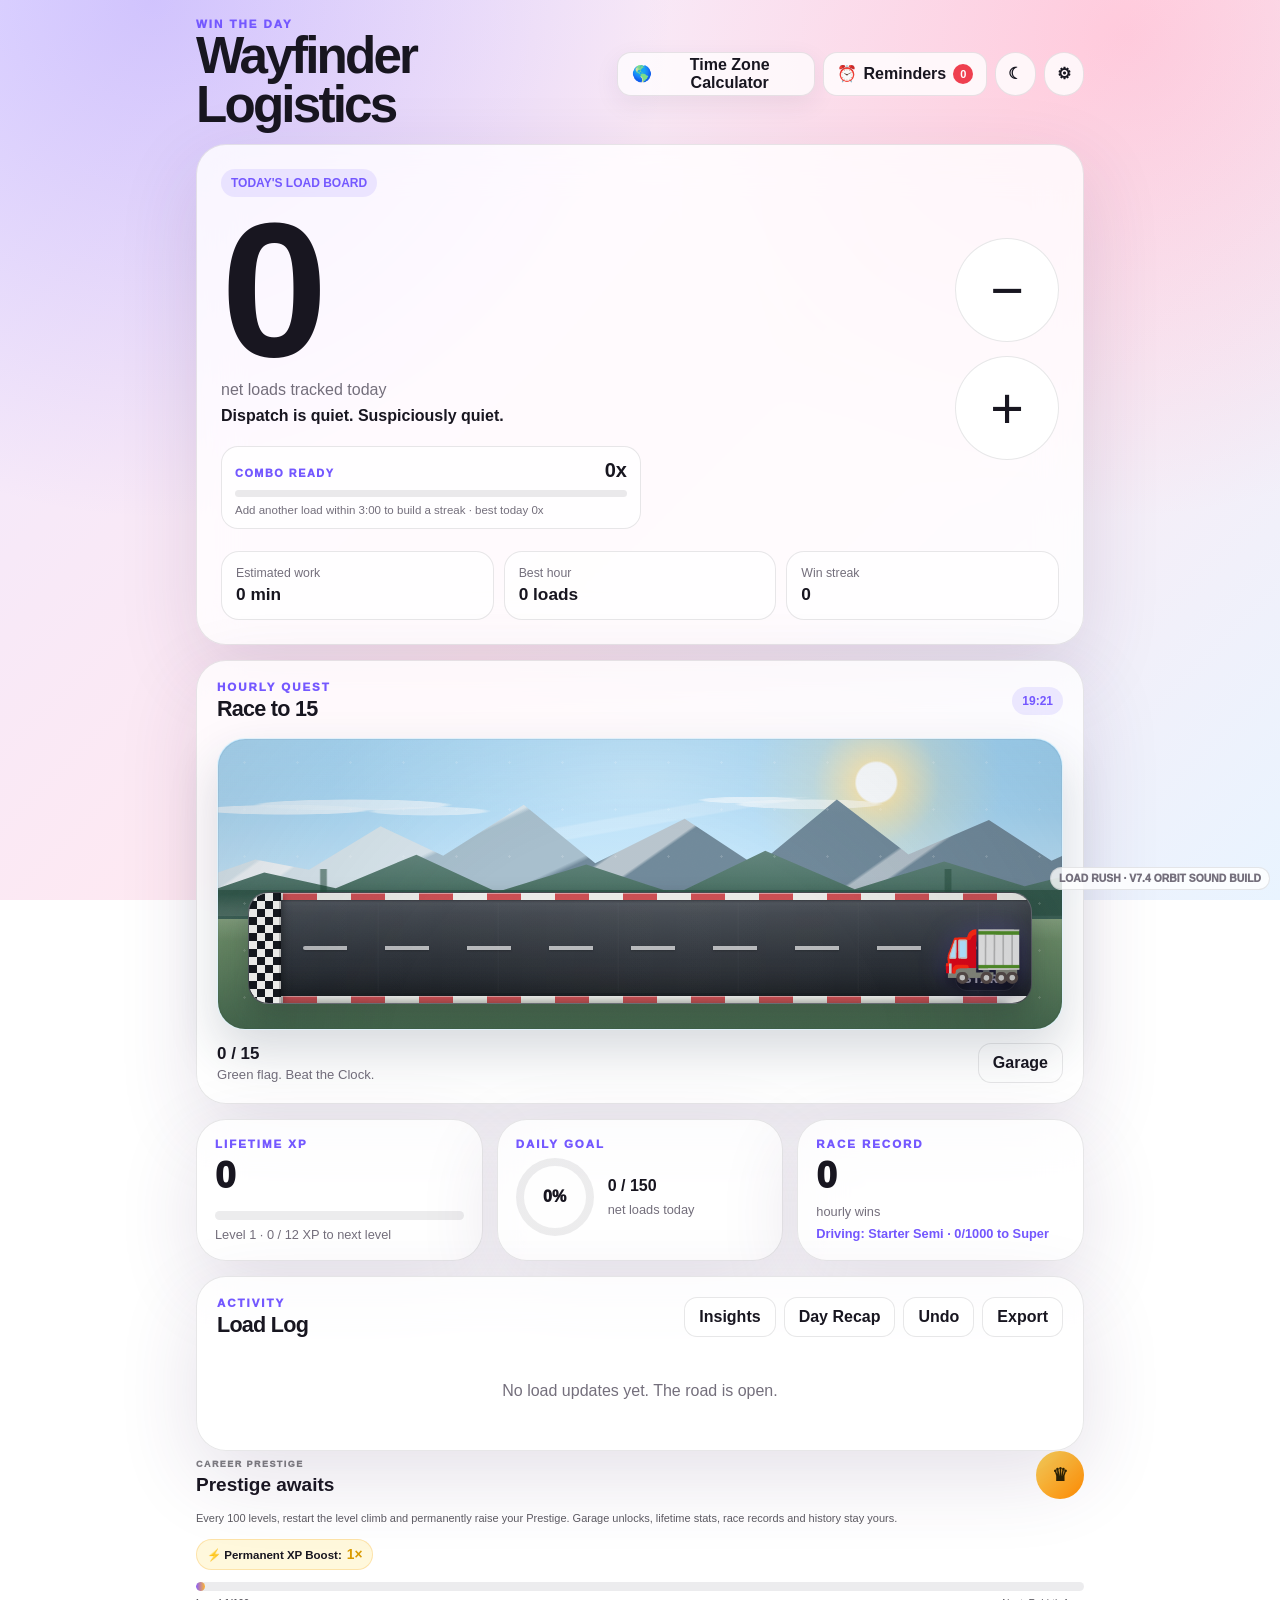
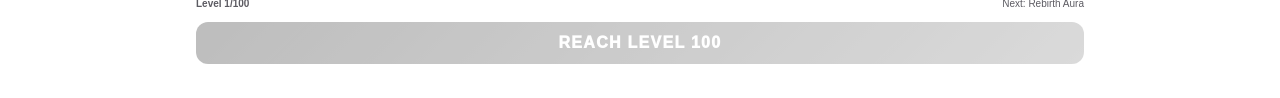
==== index.html @ da3ec62d "Add files via upload" ====
<!doctype html>
<html lang="en">
<head>
  <meta charset="utf-8">
  <meta name="viewport" content="width=device-width, initial-scale=1, viewport-fit=cover">
  <meta name="theme-color" content="#efe9ff">
  <meta name="description" content="A game-like shipment load tracker with hourly road races, XP levels, unlockable rigs, goals, and timestamped updates.">
  <link rel="manifest" href="manifest.webmanifest">
  <link rel="apple-touch-icon" href="icon-192.png">
  <link rel="stylesheet" href="styles.css?v=7.4.0">
  <title>Wayfinder Logistics</title>
</head>
<body>
  <main class="app">
    <header class="topbar">
      <div class="brand">
        <span class="brand-kicker">WIN THE DAY</span>
        <h1 id="brandTitle" class="editable-brand-title" title="Click to customize">Wayfinder Logistics</h1>
      </div>
      <div class="top-actions">
        <button id="remindersBtn" class="reminders-nav-button" type="button" aria-haspopup="dialog" aria-controls="remindersDialog">
          <span>⏰</span>
          <span>Reminders</span>
          <b id="reminderBadge" hidden>0</b>
        </button>
        <button id="themeBtn" class="icon-button" type="button" aria-label="Toggle theme">☾</button>
        <button id="settingsBtn" class="icon-button" type="button" aria-label="Open settings">⚙</button>
      </div>
    </header>

    <section class="counter-card glass">
      <div class="counter-copy">
        <span class="pill">TODAY'S LOAD BOARD</span>
        <div id="mainCount" class="main-count" aria-live="polite">0</div>
        <div class="main-caption">net loads tracked today</div>
        <div id="statusLine" class="status-line">Dispatch is quiet. Suspiciously quiet.</div>

        <div id="comboMeter" class="combo-meter" aria-live="polite">
          <div class="combo-copy">
            <span id="comboLabel">COMBO READY</span>
            <strong id="comboValue">0x</strong>
          </div>
          <div class="combo-track"><div id="comboFill" class="combo-fill"></div></div>
          <small id="comboHint">Add another load within 3:00 to build a streak.</small>
        </div>
      </div>

      <div class="counter-buttons">
        <button id="minusBtn" class="count-button minus" type="button" aria-label="Remove one load">−</button>
        <button id="plusBtn" class="count-button plus" type="button" aria-label="Track one load">+</button>
      </div>

      <div class="metric-row">
        <div class="metric">
          <span>Estimated work</span>
          <strong id="workMetric">0 min</strong>
        </div>
        <div class="metric">
          <span>Best hour</span>
          <strong id="bestHourMetric">0 loads</strong>
        </div>
        <div class="metric">
          <span>Win streak</span>
          <strong id="streakMetric">0</strong>
        </div>
      </div>
    </section>

    <section class="race-card glass">
      <div class="section-heading">
        <div>
          <span class="section-kicker">HOURLY QUEST</span>
          <h2>Race to <span id="hourlyGoalLabel">20</span></h2>
        </div>
        <div id="countdown" class="countdown" title="Live time remaining in the current hour">59:59</div>
      </div>

      <div id="roadWorld" class="road-world" data-landscape="alpine" aria-label="Hourly quest race through Alpine Route">
        <div class="landscape-sky"></div>
        <div class="landscape-light"></div>
        <div class="landscape-clouds landscape-clouds-back"></div>
        <div class="landscape-clouds landscape-clouds-front"></div>
        <div class="landscape-stars"></div>
        <div class="landscape-horizon landscape-horizon-back"></div>
        <div class="landscape-horizon landscape-horizon-mid"></div>
        <div class="landscape-horizon landscape-horizon-front"></div>
        <div class="landscape-landmarks"></div>
        <div class="landscape-particles"></div>
        <div class="landscape-ground"></div>

        <div class="road">
          <div class="road-shoulder road-shoulder-top"></div>
          <div class="road-shoulder road-shoulder-bottom"></div>
          <div class="lane-line lane-line-one"></div>
          <div id="raceFill" class="race-fill"></div>
          <div id="ghostVehicle" class="ghost-vehicle" aria-hidden="true"><span id="ghostVehicleIcon"></span></div>
          <div id="vehicle" class="vehicle" aria-label="Your selected vehicle">🚛</div>
          <div class="finish-line"></div>
          <div class="start-marker">START</div>
        </div>
        <div id="fateScene" class="fate-scene" aria-hidden="true"></div>
      </div>

      <div class="race-footer">
        <div>
          <strong id="raceProgressText">0 / 20</strong>
          <span id="raceMessage">Green flag. Let it rip.</span>
        </div>
        <button id="garageBtn" class="secondary-button" type="button">Garage</button>
      </div>
    </section>

    <section class="dashboard-grid">
      <article class="glass stat-card">
        <span class="section-kicker">LIFETIME XP</span>
        <div id="xpValue" class="big-stat">0</div>
        <div class="progress-track"><div id="xpBar" class="progress-fill"></div></div>
        <div id="levelLabel" class="small-copy">Level 1 · 0 / 100 XP</div>
      </article>

      <article class="glass stat-card">
        <span class="section-kicker">DAILY GOAL</span>
        <div class="goal-wrap">
          <div id="goalRing" class="goal-ring"><span id="goalPercent">0%</span></div>
          <div>
            <strong id="goalText">0 / 150</strong>
            <div class="small-copy">net loads today</div>
          </div>
        </div>
      </article>

      <article class="glass stat-card">
        <span class="section-kicker">RACE RECORD</span>
        <div id="raceWinsValue" class="big-stat">0</div>
        <div class="small-copy">hourly wins</div>
        <div id="activeRigLabel" class="small-copy emphasis">Driving: Starter Semi</div>
      </article>
    </section>

    <section class="glass log-card">
      <div class="section-heading">
        <div>
          <span class="section-kicker">ACTIVITY</span>
          <h2>Load Log</h2>
        </div>
        <div class="button-row">
          <button id="insightsBtn" class="secondary-button" type="button">Insights</button>
          <button id="summaryBtn" class="secondary-button" type="button">Day Recap</button>
          <button id="undoBtn" class="secondary-button" type="button">Undo</button>
          <button id="exportBtn" class="secondary-button" type="button">Export</button>
        </div>
      </div>
      <div id="logList" class="log-list"></div>
    </section>
  </main>

  <div id="fxLayer" class="fx-layer" aria-hidden="true"></div>
  <div id="toast" class="toast" role="status" aria-live="polite"></div>
  <div id="megaMessage" class="mega-message">CHECKERED FLAG!</div>
  <div id="trophy" class="trophy" aria-hidden="true">🏆</div>
  <div class="build-badge">LOAD RUSH · V7.4 ORBIT SOUND BUILD</div>


  <dialog id="fatePromptDialog" class="fate-dialog">
    <div class="dialog-content fate-dialog-content">
      <span class="fate-dice-icon">🎲</span>
      <span class="section-kicker">MILESTONE REACHED</span>
      <h2 id="fatePromptTitle">10 loads tracked!</h2>
      <p>Roll Freight Fate for a random road event, or skip it and keep moving.</p>

      <div class="dialog-actions fate-actions">
        <button id="skipFateBtn" class="secondary-button" type="button">Skip</button>
        <button id="rollFateBtn" class="primary-button" type="button">🎲 Roll Freight Fate</button>
      </div>
    </div>
  </dialog>

  <dialog id="fateResultDialog" class="fate-dialog">
    <div class="dialog-content fate-dialog-content">
      <div id="rollingDice" class="rolling-dice">🎲</div>
      <span id="fateRarity" class="fate-rarity">COMMON</span>
      <h2 id="fateEventName">Nitro Boost</h2>
      <p id="fateEventDescription">Your rig hits the boost and disappears into the horizon.</p>

      <div class="dialog-actions">
        <button id="closeFateResultBtn" class="primary-button" type="button">Continue</button>
      </div>
    </div>
  </dialog>



  <dialog id="crateRevealDialog" class="crate-reveal-dialog">
    <div class="dialog-content crate-reveal-content">
      <span class="section-kicker">LOOT BOX</span>
      <div id="crateRevealStage" class="crate-reveal-stage">
        <div class="crate-rays" aria-hidden="true"></div>
        <div id="crateRevealIcon" class="crate-reveal-icon">🎁</div>
      </div>
      <span id="crateRevealRarity" class="crate-reveal-rarity">OPENING</span>
      <h2 id="crateRevealTitle">The crate is shaking...</h2>
      <p id="crateRevealDescription">Something from the garage is about to drop.</p>
      <div class="dialog-actions">
        <button id="closeCrateRevealBtn" class="primary-button" type="button" disabled>Back to Garage</button>
      </div>
    </div>
  </dialog>

  <dialog id="crateAllResultsDialog" class="wide-dialog crate-all-results-dialog">
    <div class="dialog-content">
      <div class="section-heading">
        <div>
          <span class="section-kicker">LOOT HAUL</span>
          <h2 id="crateAllResultsTitle">You cracked the stack.</h2>
        </div>
        <button id="closeCrateAllResultsX" class="icon-button" type="button" aria-label="Close loot haul">×</button>
      </div>
      <div id="crateAllHero" class="crate-all-hero">🎁</div>
      <div id="crateAllSummary" class="crate-all-summary"></div>
      <div id="crateAllResultsGrid" class="crate-all-results-grid"></div>
      <div class="dialog-actions">
        <button id="closeCrateAllResultsBtn" class="primary-button" type="button">Back to Garage</button>
      </div>
    </div>
  </dialog>

  <dialog id="remindersDialog" class="wide-dialog reminders-dialog">
    <div class="dialog-content">
      <div class="section-heading">
        <div>
          <span class="section-kicker">DON'T FORGET</span>
          <h2>Reminders</h2>
        </div>
        <button id="closeRemindersX" class="icon-button" type="button" aria-label="Close reminders">×</button>
      </div>

      <div id="reminderTabs" class="reminder-tabs" role="tablist" aria-label="Reminder sections">
        <button id="viewRemindersTab" class="reminder-tab active" type="button" role="tab" aria-selected="true">Upcoming</button>
        <button id="newReminderTab" class="reminder-tab" type="button" role="tab" aria-selected="false">Add new</button>
      </div>

      <div class="reminder-permission-strip">
        <div>
          <strong>Attention mode</strong>
          <span>Full-screen alarm always works while the app is open. Browser notifications can also appear when the tab is in the background.</span>
        </div>
        <button id="enableNotificationsBtn" class="secondary-button" type="button">Enable notifications</button>
      </div>

      <div id="reminderFormPanel" class="reminder-form-panel" hidden>
      <div class="reminder-form">
        <label class="reminder-field reminder-message-field">
          <span>What do you need to remember?</span>
          <input id="reminderTextInput" type="text" maxlength="120" placeholder="Call this guy" autocomplete="off">
        </label>

        <label class="reminder-field">
          <span>Date</span>
          <input id="reminderDateInput" type="date">
        </label>

        <label class="reminder-field">
          <span>Time</span>
          <input id="reminderTimeInput" type="time">
        </label>

        <button id="addReminderBtn" class="primary-button reminder-add-button" type="button">Add reminder</button>
      </div>

      </div>

      <div id="reminderListPanel">
      <div class="reminder-list-heading">
        <strong>Upcoming</strong>
        <span id="reminderCountLabel">0 reminders</span>
      </div>

      <div id="reminderList" class="reminder-list"></div>
      </div>

      <div class="dialog-actions">
        <button id="closeRemindersBtn" class="primary-button" type="button">Done</button>
      </div>
    </div>
  </dialog>


  <dialog id="reminderAlarmWarningDialog" class="reminder-warning-dialog">
    <div class="dialog-content reminder-warning-content">
      <div class="reminder-warning-icon">🔊</div>
      <span class="section-kicker">LOUD ALARM ATTACHED</span>
      <h2>This reminder will make noise.</h2>
      <p>Load Rush reminders include a loud alarm designed to get your attention. You can turn the reminder alarm off anytime in Settings.</p>
      <small>This message only appears once.</small>
      <div class="dialog-actions">
        <button id="cancelReminderWarningBtn" class="secondary-button" type="button">Cancel</button>
        <button id="confirmReminderWarningBtn" class="primary-button" type="button">Create reminder</button>
      </div>
    </div>
  </dialog>

  <div id="reminderAlarm" class="reminder-alarm" hidden aria-live="assertive" role="alertdialog" aria-modal="true">
    <div class="alarm-strobe"></div>
    <div class="alarm-panel">
      <div class="alarm-icon">🚨</div>
      <span class="alarm-kicker">REMINDER</span>
      <h2 id="alarmReminderText">Call this guy</h2>
      <div id="alarmReminderTime" class="alarm-time">08:30</div>
      <p>This is your aggressively noticeable reminder.</p>
      <button id="dismissAlarmBtn" class="alarm-dismiss-button" type="button">I GOT IT</button>
    </div>
  </div>

  <dialog id="garageDialog">
    <div class="dialog-content">
      <div class="section-heading">
        <div>
          <span class="section-kicker">YOUR GARAGE</span>
          <h2>Choose Your Ride</h2>
        </div>
        <button id="closeGarageX" class="icon-button" type="button" aria-label="Close garage">×</button>
      </div>

      <div class="garage-hero">
        <div>
          <span class="section-kicker">GARAGE COLLECTION</span>
          <strong id="garageUnlocked">1 / 17 collectibles</strong>
          <p>See every collectible, study its requirement, and earn the ones worth showing off.</p>
        </div>
        <button id="garageCrateBtn" class="crate-button" type="button">
          <span class="crate-emoji">🎁</span>
          <span>OPEN LOOT BOX</span>
          <b><span id="garageCrateCount">0</span> ready</b>
        </button>
        <button id="garageOpenAllBtn" class="crate-button crate-open-all-button" type="button">
          <span class="crate-emoji">💥</span>
          <span>OPEN ALL</span>
          <b>Crack the whole stack</b>
        </button>
      </div>

      <div id="garageGrid" class="garage-grid"></div>

      <section class="event-collection">
        <div class="landscape-collection-heading">
          <div><span class="section-kicker">ROAD EVENTS</span><h3>Discovered Encounters</h3></div>
          <div id="eventCollectionCount" class="countdown">0 / 10</div>
        </div>
        <div id="eventCollectionGrid" class="event-collection-grid"></div>
      </section>

      <div class="dialog-actions">
        <button id="closeGarageBtn" class="primary-button" type="button">Done</button>
      </div>
    </div>
  </dialog>


  <dialog id="insightsDialog" class="wide-dialog">
    <div class="dialog-content">
      <div class="section-heading">
        <div>
          <span class="section-kicker">PERFORMANCE</span>
          <h2>Load Insights</h2>
        </div>
        <button id="closeInsightsX" class="icon-button" type="button" aria-label="Close insights">×</button>
      </div>

      <div class="period-tabs analytics-tabs" role="tablist" aria-label="Analytics view">
        <button class="period-tab active" data-period="shift" type="button">Workday</button>
        <button class="period-tab" data-period="pace" type="button">Update Pace</button>
        <button class="period-tab" data-period="trend" type="button">14-Day Trend</button>
        <button class="period-tab" data-period="weekday" type="button">Weekdays</button>
      </div>

      <div class="insight-metrics">
        <div class="insight-chip"><span id="chartTotalLabel">Shift loads</span><strong id="chartTotal">0</strong></div>
        <div class="insight-chip"><span id="chartAverageLabel">Avg per hour</span><strong id="chartAverage">0</strong></div>
        <div class="insight-chip"><span id="chartBestLabel">Strongest hour</span><strong id="chartBest">—</strong></div>
        <div class="insight-chip"><span id="chartExtraLabel">Weakest hour</span><strong id="chartExtra">—</strong></div>
      </div>

      <div class="chart-shell analytics-chart-shell">
        <svg id="insightsChart" viewBox="0 0 760 320" role="img" aria-label="Load tracking analytics chart"></svg>
      </div>
      <div id="chartCaption" class="chart-caption">Your performance during the 7:00 AM–3:30 PM workday.</div>

      <div class="analytics-bottom-grid">
        <section class="analytics-panel">
          <span class="section-kicker">DISPATCH INTELLIGENCE</span>
          <div id="analyticsNarrative" class="analytics-narrative">Track a few loads and patterns will appear here.</div>
        </section>
        <section class="analytics-panel">
          <span class="section-kicker">TODAY'S RHYTHM</span>
          <div id="sessionList" class="session-list"></div>
        </section>
      </div>

      <div class="dialog-actions">
        <button id="closeInsightsBtn" class="primary-button" type="button">Done</button>
      </div>
    </div>
  </dialog>

  <dialog id="summaryDialog" class="summary-dialog">
    <div class="dialog-content recap-content">
      <button id="closeSummaryX" class="icon-button recap-close" type="button" aria-label="Close summary">×</button>
      <span class="section-kicker">END OF DAY</span>
      <h2 id="summaryTitle">Win the Day Recap</h2>
      <div id="summaryDate" class="recap-date"></div>

      <div class="recap-hero">
        <div id="summaryLoads" class="recap-big">0</div>
        <div>net loads tracked</div>
      </div>

      <div class="recap-grid">
        <div><span>Estimated work</span><strong id="summaryWork">0 min</strong></div>
        <div><span>Best hour</span><strong id="summaryBestHour">0</strong></div>
        <div><span>Goal result</span><strong id="summaryGoal">0%</strong></div>
        <div><span>XP earned</span><strong id="summaryXp">0 XP</strong></div>
      </div>

      <div id="summaryVerdict" class="recap-verdict">The board is ready.</div>
      <div id="summaryHourlyBars" class="recap-hour-bars"></div>

      <div class="dialog-actions">
        <button id="shareSummaryBtn" class="secondary-button" type="button">Copy recap</button>
        <button id="closeSummaryBtn" class="primary-button" type="button">Done</button>
      </div>
    </div>
  </dialog>

  <dialog id="settingsDialog">
    <div class="dialog-content">
      <div class="section-heading">
        <div>
          <span class="section-kicker">SETTINGS</span>
          <h2>Control Room</h2>
        </div>
        <button id="closeSettingsX" class="icon-button" type="button" aria-label="Close settings">×</button>
      </div>

      <label class="setting-row">
        <span>Daily load goal</span>
        <input id="dailyGoalInput" type="number" min="1" max="1000" step="1">
      </label>

      <label class="setting-row">
        <span>Hourly race goal</span>
        <input id="hourlyGoalInput" type="number" min="1" max="100" step="1">
      </label>

      <label class="setting-row">
        <span>Minutes per update</span>
        <input id="minutesInput" type="number" min="1" max="60" step="1">
      </label>

      <div class="setting-row">
        <span>Sound effects</span>
        <button id="soundToggle" class="switch" type="button" role="switch" aria-checked="true"></button>
      </div>

      <div class="setting-row">
        <span>Reminder alarm <small class="setting-note">Loud siren and vibration</small></span>
        <button id="reminderAlarmToggle" class="switch" type="button" role="switch" aria-checked="true"></button>
      </div>

      <label class="setting-row">
        <span>Sound style</span>
        <select id="soundStyleSelect">
          <option value="orbit">Orbit Run</option>
          <option value="engine">Engine rev</option>
          <option value="arcade">Arcade</option>
          <option value="chime">Chime</option>
          <option value="click">Clean click</option>
        </select>
      </label>

      <div class="setting-row">
        <span>Preview sound</span>
        <button id="previewSoundBtn" class="secondary-button" type="button">Play</button>
      </div>

      <div class="setting-row">
        <span>Particles</span>
        <button id="particlesToggle" class="switch" type="button" role="switch" aria-checked="true"></button>
      </div>

      <div class="setting-row">
        <span>Afternoon Mode <small class="setting-note">Automatic chaos after 12:30 PM</small></span>
        <button id="afternoonModeToggle" class="switch" type="button" role="switch" aria-checked="true"></button>
      </div>

      <div class="setting-row">
        <span>Freight Fate</span>
        <button id="fateToggle" class="switch" type="button" role="switch" aria-checked="true"></button>
      </div>

      <label class="setting-row">
        <span>Fate frequency</span>
        <select id="fateFrequencySelect">
          <option value="10">Every 10 loads</option>
          <option value="20">Every 20 loads</option>
          <option value="50">Every 50 loads</option>
        </select>
      </label>

      <div class="setting-row">
        <span>Import backup</span>
        <button id="importBtn" class="secondary-button" type="button">Choose file</button>
        <input id="importInput" type="file" accept="application/json" hidden>
      </div>

      <div class="dialog-actions split">
        <button id="resetBtn" class="danger-button" type="button">Reset all data</button>
        <button id="saveSettingsBtn" class="primary-button" type="button">Save changes</button>
      </div>
    </div>
  </dialog>

  <script src="app.js?v=7.23.0" defer></script>
  <script src="timezone-calculator.js?v=7.3.0" defer></script>
</body>
</html>
---- styles.css ----
:root {
  color-scheme: light;
  --bg-a: #efe9ff;
  --bg-b: #ffe9f1;
  --bg-c: #e9f4ff;
  --surface: rgba(255,255,255,.80);
  --surface-strong: rgba(255,255,255,.96);
  --text: #181620;
  --muted: #746f7c;
  --border: rgba(24,22,32,.10);
  --accent: #7458ff;
  --accent-2: #ff5c91;
  --positive: #26a667;
  --danger: #d54848;
  --shadow: 0 26px 80px rgba(68,45,100,.14);
}

[data-theme="dark"] {
  color-scheme: dark;
  --bg-a: #111326;
  --bg-b: #241428;
  --bg-c: #101c29;
  --surface: rgba(28,27,39,.84);
  --surface-strong: rgba(36,34,49,.98);
  --text: #fffaf5;
  --muted: #aaa3b4;
  --border: rgba(255,255,255,.10);
  --accent: #9986ff;
  --accent-2: #ff78a7;
  --positive: #5bd594;
  --danger: #ff7777;
  --shadow: 0 28px 90px rgba(0,0,0,.40);
}

* {
  box-sizing: border-box;
  -webkit-tap-highlight-color: transparent;
}

html,
body {
  margin: 0;
  min-height: 100%;
  font-family: Inter, ui-sans-serif, -apple-system, BlinkMacSystemFont, "Segoe UI", sans-serif;
}

body {
  min-height: 100dvh;
  color: var(--text);
  background:
    radial-gradient(circle at 12% 0%, color-mix(in srgb, var(--accent) 26%, transparent), transparent 36%),
    radial-gradient(circle at 88% 4%, color-mix(in srgb, var(--accent-2) 22%, transparent), transparent 34%),
    linear-gradient(135deg, var(--bg-a), var(--bg-b) 52%, var(--bg-c));
  background-attachment: fixed;
}

button,
input {
  font: inherit;
}

button:focus-visible,
input:focus-visible {
  outline: 3px solid color-mix(in srgb, var(--accent) 45%, transparent);
  outline-offset: 3px;
}

.app {
  width: min(100%, 920px);
  margin: 0 auto;
  padding: max(18px, env(safe-area-inset-top)) 16px max(34px, env(safe-area-inset-bottom));
}

.glass {
  background: var(--surface);
  border: 1px solid var(--border);
  box-shadow: var(--shadow);
  backdrop-filter: blur(22px) saturate(140%);
  -webkit-backdrop-filter: blur(22px) saturate(140%);
}

.topbar {
  display: flex;
  justify-content: space-between;
  align-items: center;
  gap: 16px;
  margin-bottom: 15px;
}

.brand-kicker,
.section-kicker {
  display: block;
  color: var(--accent);
  font-weight: 950;
  letter-spacing: .17em;
  font-size: .72rem;
}

.brand h1 {
  margin: 2px 0 0;
  font-size: clamp(2.1rem, 6vw, 3.2rem);
  line-height: .95;
  letter-spacing: -.055em;
}

.top-actions,
.button-row {
  display: flex;
  gap: 8px;
}

.icon-button {
  width: 44px;
  height: 44px;
  border: 1px solid var(--border);
  border-radius: 999px;
  background: var(--surface);
  color: var(--text);
  cursor: pointer;
  font-weight: 900;
}

.counter-card,
.race-card,
.log-card,
.stat-card {
  border-radius: 30px;
}

.counter-card {
  padding: 24px;
  display: grid;
  grid-template-columns: 1fr auto;
  gap: 22px;
  align-items: center;
}

.pill,
.countdown {
  display: inline-flex;
  padding: 7px 10px;
  border-radius: 999px;
  background: color-mix(in srgb, var(--accent) 12%, transparent);
  color: var(--accent);
  font-weight: 900;
  font-size: .75rem;
}

.main-count {
  margin-top: 16px;
  font-size: clamp(6.5rem, 22vw, 12rem);
  line-height: .80;
  letter-spacing: -.09em;
  font-weight: 780;
  font-variant-numeric: tabular-nums;
  transform-origin: left center;
}

.main-count.bump {
  animation: bump .34s cubic-bezier(.2,.9,.2,1.25);
}

.main-count.drop {
  animation: drop .26s ease;
}

@keyframes bump {
  0% {
    transform: scale(.86) translateY(6px);
    filter: blur(2px);
  }
  55% {
    transform: scale(1.09) translateY(-5px);
  }
  100% {
    transform: scale(1);
    filter: blur(0);
  }
}

@keyframes drop {
  from { transform: scale(1.05) translateY(-4px); }
  to { transform: scale(1); }
}

.main-caption {
  color: var(--muted);
  margin-top: 14px;
}

.status-line {
  margin-top: 8px;
  min-height: 24px;
  font-weight: 750;
}

.counter-buttons {
  display: grid;
  gap: 14px;
}

.count-button {
  width: 104px;
  height: 104px;
  border-radius: 999px;
  border: 1px solid var(--border);
  background: var(--surface-strong);
  color: var(--text);
  font-size: 3.6rem;
  cursor: pointer;
  transition: transform .12s ease, box-shadow .2s ease;
}

.count-button:hover {
  box-shadow: 0 16px 36px rgba(0,0,0,.09);
}

.count-button:active {
  transform: scale(.86);
}

.count-button.plus.flash {
  animation: plusRing .4s ease;
}

@keyframes plusRing {
  from { box-shadow: 0 0 0 0 color-mix(in srgb, var(--accent) 46%, transparent); }
  to { box-shadow: 0 0 0 42px transparent; }
}

.metric-row {
  grid-column: 1 / -1;
  display: grid;
  grid-template-columns: repeat(3,1fr);
  gap: 10px;
}

.metric {
  border: 1px solid var(--border);
  border-radius: 18px;
  padding: 14px;
  background: color-mix(in srgb, var(--surface-strong) 68%, transparent);
}

.metric span {
  display: block;
  color: var(--muted);
  font-size: .77rem;
}

.metric strong {
  display: block;
  margin-top: 4px;
  font-size: 1.08rem;
  font-variant-numeric: tabular-nums;
}

.race-card {
  margin-top: 15px;
  padding: 20px;
}

.section-heading {
  display: flex;
  justify-content: space-between;
  align-items: center;
  gap: 14px;
}

.section-heading h2 {
  margin: 3px 0 0;
  font-size: 1.35rem;
  letter-spacing: -.035em;
}

.road-world {
  position: relative;
  height: 270px;
  margin-top: 16px;
  overflow: hidden;
  border: 1px solid var(--border);
  border-radius: 24px;
  background:
    linear-gradient(to bottom, #8dceff 0 46%, #647083 46% 56%, #262930 56% 100%);
}

[data-theme="dark"] .road-world {
  background:
    linear-gradient(to bottom, #283f69 0 46%, #414a5a 46% 56%, #111318 56% 100%);
}

.sky-haze {
  position: absolute;
  width: 160px;
  height: 160px;
  right: 7%;
  top: -30px;
  border-radius: 50%;
  background: radial-gradient(circle, rgba(255,229,145,.95), rgba(255,229,145,.12) 55%, transparent 70%);
}

.city-silhouette {
  position: absolute;
  left: 0;
  right: 0;
  bottom: 44%;
  opacity: .42;
}

.city-back {
  height: 76px;
  background:
    linear-gradient(90deg,
      transparent 0 3%,
      #354052 3% 8%,
      transparent 8% 11%,
      #354052 11% 18%,
      transparent 18% 23%,
      #354052 23% 30%,
      transparent 30% 36%,
      #354052 36% 43%,
      transparent 43% 49%,
      #354052 49% 59%,
      transparent 59% 66%,
      #354052 66% 72%,
      transparent 72% 78%,
      #354052 78% 88%,
      transparent 88%);
}

.city-front {
  height: 44px;
  bottom: 43%;
  opacity: .55;
  background:
    repeating-linear-gradient(90deg, #2e3745 0 52px, transparent 52px 66px);
}

.road {
  position: absolute;
  left: 4%;
  right: 4%;
  bottom: 9%;
  height: 112px;
  overflow: visible;
  border-radius: 14px;
  background:
    linear-gradient(to bottom, #3a3d45 0 100%);
  box-shadow:
    inset 0 8px 14px rgba(255,255,255,.035),
    inset 0 -14px 20px rgba(0,0,0,.22),
    0 14px 30px rgba(0,0,0,.18);
}

.road-shoulder {
  position: absolute;
  left: 0;
  right: 0;
  height: 7px;
  background:
    repeating-linear-gradient(
      90deg,
      #f6f6f6 0 28px,
      #d94f4f 28px 56px
    );
}

.road-shoulder-top {
  top: 0;
  border-radius: 22px 22px 0 0;
}

.road-shoulder-bottom {
  bottom: 0;
  border-radius: 0 0 22px 22px;
}

.lane-line {
  position: absolute;
  left: 7%;
  right: 7%;
  height: 4px;
  background:
    repeating-linear-gradient(
      90deg,
      rgba(255,255,255,.92) 0 38px,
      transparent 38px 70px
    );
  opacity: .8;
}

.lane-line-one {
  top: 35%;
}

.lane-line-two {
  bottom: 35%;
}

.race-fill {
  position: absolute;
  top: 8px;
  bottom: 8px;
  right: 0;
  width: 0%;
  border-radius: 14px;
  background:
    linear-gradient(
      270deg,
      color-mix(in srgb, var(--accent) 40%, transparent),
      color-mix(in srgb, var(--accent-2) 36%, transparent)
    );
  transition: width .68s cubic-bezier(.2,.9,.2,1);
  pointer-events: none;
}

.vehicle {
  position: absolute;
  right: 0%;
  top: 50%;
  z-index: 5;
  font-size: 4.15rem;
  line-height: 1;
  transform: translate(50%, -50%);
  transform-origin: center;
  filter: drop-shadow(0 10px 10px rgba(0,0,0,.25));
  transition: right .72s cubic-bezier(.2,.9,.2,1);
  animation: vehicleBounce .24s ease-in-out infinite alternate;
  user-select: none;
}

@keyframes vehicleBounce {
  from {
    transform: translate(50%, -55%) rotate(-1deg);
  }
  to {
    transform: translate(50%, -46%) rotate(1deg);
  }
}

.vehicle.finished {
  animation: victoryVehicle .72s cubic-bezier(.2,.9,.2,1) infinite alternate;
}

@keyframes victoryVehicle {
  from {
    transform: translate(50%, -56%) rotate(-5deg) scale(1);
  }
  to {
    transform: translate(50%, -66%) rotate(5deg) scale(1.12);
  }
}

.finish-line {
  position: absolute;
  top: -8px;
  bottom: -8px;
  width: 10px;
  background:
    repeating-linear-gradient(
      0deg,
      #111 0 10px,
      #fff 10px 20px
    );
  border-radius: 3px;
  z-index: 3;
}

.finish-line-left {
  left: 0;
}

.finish-flag {
  position: absolute;
  left: -14px;
  top: -44px;
  font-size: 2.2rem;
}

.start-marker {
  position: absolute;
  right: 10px;
  bottom: 11px;
  color: rgba(255,255,255,.55);
  font-size: .68rem;
  font-weight: 950;
  letter-spacing: .15em;
}

.trophy {
  position: absolute;
  left: 5%;
  top: 8%;
  font-size: 3.8rem;
  opacity: 0;
  transform: scale(.35) rotate(-15deg);
}

.trophy.show {
  animation: trophyPop 1.45s cubic-bezier(.2,.9,.2,1) both;
}

@keyframes trophyPop {
  0% {
    opacity: 0;
    transform: scale(.3) rotate(-15deg);
  }
  35%,
  75% {
    opacity: 1;
    transform: scale(1.18) rotate(5deg);
  }
  100% {
    opacity: 0;
    transform: scale(.9) translateY(-22px);
  }
}

.race-footer {
  display: flex;
  justify-content: space-between;
  align-items: center;
  gap: 14px;
  margin-top: 13px;
}

.race-footer strong {
  display: block;
  font-size: 1.06rem;
}

.race-footer span {
  display: block;
  margin-top: 3px;
  color: var(--muted);
  font-size: .82rem;
}

.dashboard-grid {
  display: grid;
  grid-template-columns: repeat(3,1fr);
  gap: 14px;
  margin-top: 15px;
}

.stat-card {
  padding: 18px;
}

.big-stat {
  margin-top: 5px;
  font-size: 2.3rem;
  font-weight: 950;
  font-variant-numeric: tabular-nums;
}

.progress-track {
  height: 9px;
  margin-top: 14px;
  overflow: hidden;
  border-radius: 999px;
  background: color-mix(in srgb, var(--text) 8%, transparent);
}

.progress-fill {
  height: 100%;
  width: 0%;
  border-radius: inherit;
  background: linear-gradient(90deg, var(--accent), var(--accent-2));
  transition: width .35s ease;
}

.small-copy {
  margin-top: 7px;
  color: var(--muted);
  font-size: .80rem;
}

.emphasis {
  color: var(--accent);
  font-weight: 850;
}

.goal-wrap {
  display: flex;
  align-items: center;
  gap: 14px;
  margin-top: 8px;
}

.goal-ring {
  --goal-pct: 0;
  width: 78px;
  height: 78px;
  display: grid;
  place-items: center;
  position: relative;
  border-radius: 50%;
  background:
    conic-gradient(
      var(--accent) calc(var(--goal-pct) * 1%),
      color-mix(in srgb, var(--text) 8%, transparent) 0
    );
}

.goal-ring::after {
  content: "";
  position: absolute;
  inset: 8px;
  border-radius: 50%;
  background: var(--surface-strong);
}

.goal-ring span {
  position: relative;
  z-index: 1;
  font-weight: 950;
}

.log-card {
  margin-top: 15px;
  padding: 20px;
}

.log-list {
  margin-top: 14px;
  max-height: 340px;
  overflow: auto;
}

.log-entry {
  display: grid;
  grid-template-columns: 58px 1fr auto;
  gap: 12px;
  align-items: center;
  padding: 14px 2px;
  border-bottom: 1px solid var(--border);
}

.log-entry:last-child {
  border-bottom: 0;
}

.delta {
  font-weight: 950;
}

.delta.plus {
  color: var(--positive);
}

.delta.minus {
  color: var(--danger);
}

.log-time {
  color: var(--muted);
  font-size: .79rem;
  white-space: nowrap;
}

.empty-state {
  padding: 30px 10px;
  text-align: center;
  color: var(--muted);
}

.primary-button,
.secondary-button,
.danger-button {
  border-radius: 13px;
  padding: 10px 14px;
  cursor: pointer;
  font-weight: 900;
}

.primary-button {
  border: 0;
  background: var(--text);
  color: var(--surface-strong);
}

.secondary-button {
  border: 1px solid var(--border);
  background: var(--surface-strong);
  color: var(--text);
}

.danger-button {
  border: 1px solid color-mix(in srgb, var(--danger) 35%, var(--border));
  background: color-mix(in srgb, var(--danger) 9%, transparent);
  color: var(--danger);
}

dialog {
  width: min(94vw, 620px);
  max-height: 88dvh;
  overflow: auto;
  padding: 0;
  border: 1px solid var(--border);
  border-radius: 28px;
  background: var(--surface-strong);
  color: var(--text);
  box-shadow: 0 36px 120px rgba(0,0,0,.34);
}

dialog::backdrop {
  background: rgba(0,0,0,.38);
  backdrop-filter: blur(6px);
}

.dialog-content {
  padding: 24px;
}

.dialog-actions {
  display: flex;
  justify-content: flex-end;
  gap: 10px;
  margin-top: 20px;
}

.dialog-actions.split {
  justify-content: space-between;
}

.garage-summary {
  display: grid;
  grid-template-columns: repeat(3,1fr);
  gap: 10px;
  margin-top: 16px;
}

.garage-summary div {
  padding: 12px;
  border: 1px solid var(--border);
  border-radius: 16px;
  background: var(--surface);
}

.garage-summary span {
  display: block;
  color: var(--muted);
  font-size: .72rem;
}

.garage-summary strong {
  display: block;
  margin-top: 3px;
  font-size: 1rem;
}

.garage-grid {
  display: grid;
  grid-template-columns: repeat(2,1fr);
  gap: 11px;
  margin-top: 14px;
}

.rig-card {
  min-height: 146px;
  padding: 15px;
  border: 1px solid var(--border);
  border-radius: 19px;
  background: var(--surface);
  color: var(--text);
  text-align: left;
  cursor: pointer;
  opacity: .44;
  filter: grayscale(.78);
}

.rig-card.unlocked {
  opacity: 1;
  filter: none;
}

.rig-card.selected {
  outline: 3px solid color-mix(in srgb, var(--accent) 38%, transparent);
  background:
    linear-gradient(
      135deg,
      color-mix(in srgb, var(--accent) 11%, var(--surface-strong)),
      color-mix(in srgb, var(--accent-2) 7%, var(--surface-strong))
    );
}

.rig-card:disabled {
  cursor: not-allowed;
}

.rig-icon {
  display: inline-block;
  font-size: 2.55rem;
}

.rig-name {
  display: block;
  margin-top: 8px;
  font-weight: 950;
}

.rig-type {
  display: inline-flex;
  margin-top: 7px;
  padding: 4px 7px;
  border-radius: 999px;
  background: color-mix(in srgb, var(--accent) 11%, transparent);
  color: var(--accent);
  font-size: .66rem;
  font-weight: 950;
  letter-spacing: .06em;
}

.rig-rule {
  display: block;
  margin-top: 6px;
  color: var(--muted);
  font-size: .78rem;
}

.setting-row {
  display: flex;
  align-items: center;
  justify-content: space-between;
  gap: 14px;
  padding: 14px 0;
  border-top: 1px solid var(--border);
}

.setting-row input {
  width: 116px;
  padding: 9px 10px;
  border: 1px solid var(--border);
  border-radius: 12px;
  background: var(--surface);
  color: var(--text);
}

.switch {
  width: 50px;
  height: 29px;
  padding: 3px;
  border: 0;
  border-radius: 999px;
  background: #aaa;
  cursor: pointer;
}

.switch::after {
  content: "";
  display: block;
  width: 23px;
  height: 23px;
  border-radius: 50%;
  background: #fff;
  box-shadow: 0 2px 6px rgba(0,0,0,.20);
  transition: transform .20s ease;
}

.switch.on {
  background: var(--accent);
}

.switch.on::after {
  transform: translateX(21px);
}

.fx-layer {
  position: fixed;
  inset: 0;
  z-index: 40;
  overflow: hidden;
  pointer-events: none;
}

.particle {
  position: absolute;
  width: 9px;
  height: 15px;
  border-radius: 3px;
  background: var(--accent);
  animation: particleFly 1.25s cubic-bezier(.12,.75,.15,1) forwards;
}

@keyframes particleFly {
  from {
    opacity: 1;
    transform: translate(0,0) rotate(0) scale(1);
  }
  to {
    opacity: 0;
    transform: translate(var(--x),var(--y)) rotate(var(--r)) scale(.58);
  }
}

.toast {
  position: fixed;
  left: 50%;
  bottom: max(22px, env(safe-area-inset-bottom));
  z-index: 60;
  padding: 12px 16px;
  border-radius: 999px;
  background: var(--text);
  color: var(--surface-strong);
  font-weight: 900;
  opacity: 0;
  pointer-events: none;
  transform: translate(-50%,18px) scale(.94);
  transition: .22s ease;
}

.toast.show {
  opacity: 1;
  transform: translate(-50%,0) scale(1);
}

.mega-message {
  position: fixed;
  left: 50%;
  top: 24%;
  z-index: 55;
  opacity: 0;
  pointer-events: none;
  transform: translate(-50%,-50%) scale(.58) rotate(-7deg);
  font-size: clamp(2.6rem,10vw,6rem);
  font-weight: 1000;
  letter-spacing: -.06em;
  text-align: center;
  text-shadow: 0 12px 42px rgba(0,0,0,.24);
}

.mega-message.show {
  animation: megaPop 1.15s cubic-bezier(.2,.9,.2,1) both;
}

@keyframes megaPop {
  0% {
    opacity: 0;
    transform: translate(-50%,-50%) scale(.55) rotate(-8deg);
  }
  25%,
  72% {
    opacity: 1;
    transform: translate(-50%,-50%) scale(1.08) rotate(2deg);
  }
  100% {
    opacity: 0;
    transform: translate(-50%,-68%) scale(.95);
  }
}

.build-badge {
  position: fixed;
  right: 10px;
  bottom: 10px;
  z-index: 65;
  padding: 5px 8px;
  border: 1px solid var(--border);
  border-radius: 999px;
  background: var(--surface);
  color: var(--muted);
  font-size: .65rem;
  font-weight: 950;
  pointer-events: none;
}

@media (max-width: 720px) {
  .counter-card {
    grid-template-columns: 1fr;
    text-align: center;
  }

  .main-count {
    transform-origin: center;
  }

  .counter-buttons {
    grid-template-columns: 1fr 1fr;
  }

  .count-button {
    width: 100%;
    height: 82px;
  }

  .metric-row {
    grid-template-columns: 1fr;
    text-align: left;
  }

  .dashboard-grid {
    grid-template-columns: 1fr;
  }
}

@media (max-width: 540px) {
  .app {
    padding-left: 10px;
    padding-right: 10px;
  }

  .road-world {
    height: 225px;
  }

  .road {
    height: 96px;
  }

  .vehicle {
    font-size: 3.35rem;
  }

  .garage-grid,
  .garage-summary {
    grid-template-columns: 1fr;
  }

  .log-entry {
    grid-template-columns: 48px 1fr;
  }

  .log-time {
    grid-column: 2;
  }

  .section-heading {
    align-items: flex-start;
  }
}

@media (prefers-reduced-motion: reduce) {
  *,
  *::before,
  *::after {
    animation-duration: .001ms !important;
    animation-iteration-count: 1 !important;
    transition-duration: .001ms !important;
  }
}


.setting-row select {
  width: 150px;
  padding: 9px 10px;
  border: 1px solid var(--border);
  border-radius: 12px;
  background: var(--surface);
  color: var(--text);
}

.wide-dialog {
  width: min(95vw, 820px);
}

.period-tabs {
  display: flex;
  gap: 8px;
  margin-top: 18px;
  padding: 5px;
  border: 1px solid var(--border);
  border-radius: 999px;
  background: color-mix(in srgb, var(--surface) 80%, transparent);
}

.period-tab {
  flex: 1;
  border: 0;
  border-radius: 999px;
  padding: 9px 12px;
  background: transparent;
  color: var(--muted);
  cursor: pointer;
  font-weight: 900;
}

.period-tab.active {
  background: var(--surface-strong);
  color: var(--accent);
  box-shadow: 0 5px 15px rgba(0,0,0,.07);
}

.insight-metrics {
  display: grid;
  grid-template-columns: repeat(3,1fr);
  gap: 10px;
  margin-top: 14px;
}

.insight-chip {
  padding: 13px;
  border: 1px solid var(--border);
  border-radius: 16px;
  background: var(--surface);
}

.insight-chip span {
  display: block;
  color: var(--muted);
  font-size: .73rem;
}

.insight-chip strong {
  display: block;
  margin-top: 4px;
  font-size: 1.1rem;
}

.chart-shell {
  margin-top: 14px;
  padding: 12px;
  border: 1px solid var(--border);
  border-radius: 20px;
  background: color-mix(in srgb, var(--surface) 78%, transparent);
  overflow: hidden;
}

#insightsChart {
  display: block;
  width: 100%;
  height: auto;
  min-height: 250px;
}

.chart-grid-line {
  stroke: color-mix(in srgb, var(--text) 10%, transparent);
  stroke-width: 1;
}

.chart-axis-label {
  fill: var(--muted);
  font-size: 12px;
  font-family: Inter, ui-sans-serif, -apple-system, BlinkMacSystemFont, "Segoe UI", sans-serif;
}

.chart-area {
  fill: color-mix(in srgb, var(--accent) 13%, transparent);
}

.chart-line {
  fill: none;
  stroke: var(--accent);
  stroke-width: 4;
  stroke-linecap: round;
  stroke-linejoin: round;
}

.chart-dot {
  fill: var(--surface-strong);
  stroke: var(--accent);
  stroke-width: 3;
}

.chart-caption {
  margin-top: 10px;
  color: var(--muted);
  font-size: .83rem;
  text-align: center;
}

.summary-dialog {
  width: min(94vw, 620px);
}

.recap-content {
  position: relative;
  text-align: center;
  overflow: hidden;
}

.recap-content::before {
  content: "";
  position: absolute;
  inset: -80px -100px auto;
  height: 240px;
  background:
    radial-gradient(circle at 30% 30%, color-mix(in srgb, var(--accent) 26%, transparent), transparent 42%),
    radial-gradient(circle at 70% 20%, color-mix(in srgb, var(--accent-2) 20%, transparent), transparent 38%);
  pointer-events: none;
}

.recap-content > * {
  position: relative;
}

.recap-close {
  position: absolute;
  right: 18px;
  top: 18px;
}

.recap-date {
  margin-top: 7px;
  color: var(--muted);
}

.recap-hero {
  margin-top: 24px;
}

.recap-big {
  font-size: clamp(5rem, 18vw, 9rem);
  line-height: .86;
  font-weight: 950;
  letter-spacing: -.08em;
}

.recap-grid {
  display: grid;
  grid-template-columns: repeat(2,1fr);
  gap: 10px;
  margin-top: 24px;
  text-align: left;
}

.recap-grid div {
  padding: 14px;
  border: 1px solid var(--border);
  border-radius: 17px;
  background: var(--surface);
}

.recap-grid span {
  display: block;
  color: var(--muted);
  font-size: .74rem;
}

.recap-grid strong {
  display: block;
  margin-top: 4px;
  font-size: 1.08rem;
}

.recap-verdict {
  margin-top: 18px;
  padding: 14px;
  border-radius: 17px;
  background: linear-gradient(
    135deg,
    color-mix(in srgb, var(--accent) 13%, transparent),
    color-mix(in srgb, var(--accent-2) 9%, transparent)
  );
  font-weight: 900;
}

.recap-hour-bars {
  display: flex;
  align-items: end;
  gap: 5px;
  min-height: 100px;
  margin-top: 18px;
  padding: 10px 8px 0;
  border-bottom: 1px solid var(--border);
}

.recap-hour-bar {
  flex: 1;
  min-width: 5px;
  border-radius: 6px 6px 0 0;
  background: linear-gradient(to top, var(--accent), var(--accent-2));
  opacity: .85;
}

@media (max-width: 600px) {
  .button-row {
    flex-wrap: wrap;
    justify-content: flex-end;
  }

  .insight-metrics,
  .recap-grid {
    grid-template-columns: 1fr;
  }

  .period-tabs {
    border-radius: 18px;
  }

  .period-tab {
    padding-left: 7px;
    padding-right: 7px;
  }
}


.fate-dialog {
  width: min(92vw, 470px);
}

.fate-dialog-content {
  text-align: center;
}

.fate-dialog-content p {
  color: var(--muted);
  line-height: 1.5;
}

.fate-dice-icon,
.rolling-dice {
  display: block;
  font-size: 4.5rem;
  margin-bottom: 10px;
}

.rolling-dice.rolling {
  animation: diceRoll .18s linear infinite;
}

@keyframes diceRoll {
  0% { transform: rotate(0deg) scale(.9); }
  50% { transform: rotate(180deg) scale(1.15); }
  100% { transform: rotate(360deg) scale(.9); }
}

.fate-actions {
  justify-content: center;
}

.fate-rarity {
  display: inline-flex;
  padding: 6px 9px;
  border-radius: 999px;
  color: var(--accent);
  background: color-mix(in srgb, var(--accent) 12%, transparent);
  font-weight: 950;
  font-size: .72rem;
  letter-spacing: .12em;
}

.fate-collection {
  margin-top: 20px;
  padding-top: 18px;
  border-top: 1px solid var(--border);
}

.event-collection-grid {
  display: grid;
  grid-template-columns: repeat(2,1fr);
  gap: 10px;
  margin-top: 13px;
}

.event-card {
  display: flex;
  gap: 11px;
  align-items: center;
  padding: 12px;
  border: 1px solid var(--border);
  border-radius: 17px;
  background: var(--surface);
  opacity: .42;
  filter: grayscale(.75);
}

.event-card.discovered {
  opacity: 1;
  filter: none;
}

.event-icon {
  font-size: 2rem;
}

.event-card strong {
  display: block;
}

.event-card span {
  display: block;
  color: var(--muted);
  font-size: .73rem;
  margin-top: 2px;
}

.fate-scene {
  position: absolute;
  inset: 0;
  pointer-events: none;
  z-index: 12;
  overflow: hidden;
}

.fate-object {
  position: absolute;
  font-size: 3rem;
  animation: fateObject 4.5s ease-in-out forwards;
}

@keyframes fateObject {
  0% { opacity: 0; transform: translateY(-20px) scale(.6); }
  15%, 78% { opacity: 1; transform: translateY(0) scale(1); }
  100% { opacity: 0; transform: translateY(-10px) scale(.8); }
}

.fate-banner {
  position: absolute;
  left: 50%;
  top: 18%;
  transform: translateX(-50%);
  padding: 10px 15px;
  border-radius: 999px;
  background: rgba(16,16,20,.86);
  color: #fff;
  font-weight: 950;
  letter-spacing: .04em;
  animation: fateBanner 4.5s ease both;
  white-space: nowrap;
}

@keyframes fateBanner {
  0% { opacity: 0; transform: translate(-50%, -12px) scale(.88); }
  16%, 78% { opacity: 1; transform: translate(-50%,0) scale(1); }
  100% { opacity: 0; transform: translate(-50%,-10px) scale(.94); }
}

.road-world.fate-rain {
  animation: rainyWorld 4.5s ease;
}

@keyframes rainyWorld {
  0%,100% { filter: none; }
  15%,80% { filter: saturate(.65) brightness(.75); }
}

.road-world.fate-rain::after {
  content: "";
  position: absolute;
  inset: 0;
  z-index: 11;
  pointer-events: none;
  opacity: 0;
  background:
    repeating-linear-gradient(
      110deg,
      transparent 0 18px,
      rgba(190,220,255,.6) 18px 20px,
      transparent 20px 40px
    );
  animation: rainOverlay 4.5s linear;
}

@keyframes rainOverlay {
  0%,100% { opacity: 0; background-position: 0 0; }
  15%,80% { opacity: .72; background-position: 120px 200px; }
}

.vehicle.fate-nitro {
  animation: nitroRig 2.3s cubic-bezier(.2,.8,.2,1) both;
}

@keyframes nitroRig {
  0% { transform: translate(50%,-50%); filter: drop-shadow(0 10px 10px rgba(0,0,0,.25)); }
  35% { transform: translate(-150%,-50%) scale(1.15); filter: drop-shadow(30px 0 12px rgba(92,182,255,.8)); }
  65% { transform: translate(-900%,-50%) scale(.7); opacity: .2; }
  100% { transform: translate(50%,-50%); opacity: 1; }
}

.vehicle.fate-spin {
  animation: spinRig 2.7s ease-in-out both;
}

@keyframes spinRig {
  0% { transform: translate(50%,-50%) rotate(0); }
  35% { transform: translate(-60%,-50%) rotate(-360deg) scale(1.2); }
  70% { transform: translate(-160%,-50%) rotate(-720deg) scale(.9); }
  100% { transform: translate(50%,-50%) rotate(-720deg); }
}

.vehicle.fate-abduct {
  animation: abductRig 3.5s ease-in-out both;
}

@keyframes abductRig {
  0%,100% { transform: translate(50%,-50%); opacity: 1; }
  35% { transform: translate(50%,-260%) scale(.7); opacity: .7; }
  65% { transform: translate(50%,-300%) scale(.2); opacity: 0; }
  82% { transform: translate(50%,-180%) scale(.5); opacity: .8; }
}

.vehicle.fate-bounce {
  animation: bounceRig 3.2s cubic-bezier(.2,.8,.2,1) both;
}

@keyframes bounceRig {
  0%,100% { transform: translate(50%,-50%); }
  25% { transform: translate(-70%,-190%) rotate(-12deg); }
  50% { transform: translate(-140%,-50%) rotate(8deg); }
  75% { transform: translate(-40%,-140%) rotate(-5deg); }
}

.road-world.fate-rainbow {
  animation: rainbowWorld 4.8s linear;
}

@keyframes rainbowWorld {
  0%,100% { filter: none; }
  20% { filter: hue-rotate(70deg) saturate(1.8); }
  45% { filter: hue-rotate(170deg) saturate(2); }
  70% { filter: hue-rotate(280deg) saturate(1.8); }
}

@media (max-width: 580px) {
  .event-collection-grid {
    grid-template-columns: 1fr;
  }
}


.reminders-nav-button {
  position: relative;
  display: inline-flex;
  align-items: center;
  gap: 7px;
  min-height: 42px;
  padding: 0 13px;
  border: 1px solid var(--border);
  border-radius: 14px;
  background: var(--surface);
  color: var(--text);
  font: inherit;
  font-weight: 850;
  cursor: pointer;
}

.reminders-nav-button:hover {
  transform: translateY(-1px);
}

.reminders-nav-button b {
  display: inline-grid;
  place-items: center;
  min-width: 20px;
  height: 20px;
  padding: 0 5px;
  border-radius: 999px;
  background: #ef3f4f;
  color: white;
  font-size: .69rem;
}

.reminders-dialog {
  width: min(94vw, 780px);
}

.reminder-permission-strip {
  display: flex;
  align-items: center;
  justify-content: space-between;
  gap: 18px;
  margin: 14px 0 20px;
  padding: 15px;
  border: 1px solid var(--border);
  border-radius: 18px;
  background: color-mix(in srgb, var(--accent) 8%, var(--surface));
}

.reminder-permission-strip strong,
.reminder-permission-strip span {
  display: block;
}

.reminder-permission-strip span {
  margin-top: 3px;
  color: var(--muted);
  font-size: .8rem;
  line-height: 1.45;
}

.reminder-form {
  display: grid;
  grid-template-columns: minmax(220px, 1fr) 150px 130px auto;
  gap: 10px;
  align-items: end;
}

.reminder-field {
  display: grid;
  gap: 6px;
}

.reminder-field span {
  color: var(--muted);
  font-size: .78rem;
  font-weight: 800;
}

.reminder-field input {
  width: 100%;
  min-height: 45px;
  box-sizing: border-box;
  border: 1px solid var(--border);
  border-radius: 13px;
  padding: 0 12px;
  background: var(--surface);
  color: var(--text);
  font: inherit;
}

.reminder-add-button {
  min-height: 45px;
  white-space: nowrap;
}

.reminder-list-heading {
  display: flex;
  justify-content: space-between;
  align-items: center;
  margin: 24px 2px 10px;
}

.reminder-list-heading span {
  color: var(--muted);
  font-size: .8rem;
}

.reminder-list {
  display: grid;
  gap: 9px;
  max-height: 390px;
  overflow: auto;
}

.reminder-empty {
  padding: 38px 20px;
  border: 1px dashed var(--border);
  border-radius: 18px;
  color: var(--muted);
  text-align: center;
}

.reminder-item {
  display: grid;
  grid-template-columns: auto minmax(0, 1fr) auto;
  gap: 13px;
  align-items: center;
  padding: 13px;
  border: 1px solid var(--border);
  border-radius: 17px;
  background: var(--surface);
}

.reminder-item.overdue {
  border-color: rgba(239,63,79,.42);
  background: color-mix(in srgb, #ef3f4f 7%, var(--surface));
}

.reminder-clock {
  display: grid;
  place-items: center;
  width: 43px;
  height: 43px;
  border-radius: 13px;
  background: color-mix(in srgb, var(--accent) 13%, transparent);
  font-size: 1.35rem;
}

.reminder-item-copy {
  min-width: 0;
}

.reminder-item-copy strong {
  display: block;
  overflow: hidden;
  text-overflow: ellipsis;
  white-space: nowrap;
}

.reminder-item-copy span {
  display: block;
  margin-top: 3px;
  color: var(--muted);
  font-size: .8rem;
}

.reminder-delete-button {
  min-height: 38px;
  padding: 0 11px;
  border: 1px solid var(--border);
  border-radius: 11px;
  background: transparent;
  color: var(--muted);
  font: inherit;
  font-weight: 800;
  cursor: pointer;
}

.reminder-delete-button:hover {
  color: #ef3f4f;
  border-color: rgba(239,63,79,.45);
}

.reminder-alarm[hidden] {
  display: none;
}

.reminder-alarm {
  position: fixed;
  inset: 0;
  z-index: 99999;
  display: grid;
  place-items: center;
  padding: 22px;
  overflow: hidden;
  background: #130000;
}

.alarm-strobe {
  position: absolute;
  inset: -30%;
  background:
    radial-gradient(circle at 50% 50%, rgba(255,255,255,.95), transparent 31%),
    repeating-conic-gradient(from 0deg, #ff2138 0 15deg, #150000 15deg 30deg);
  animation: alarmStrobe .34s steps(2,end) infinite;
}

@keyframes alarmStrobe {
  0% { transform: rotate(0deg) scale(1); filter: brightness(.75); }
  50% { transform: rotate(8deg) scale(1.12); filter: brightness(1.55); }
  100% { transform: rotate(0deg) scale(1); filter: brightness(.75); }
}

.alarm-panel {
  position: relative;
  z-index: 2;
  width: min(92vw, 620px);
  padding: 34px 28px;
  border: 4px solid white;
  border-radius: 30px;
  background: rgba(18,0,0,.88);
  color: white;
  text-align: center;
  box-shadow: 0 0 0 10px #ef233c, 0 0 90px rgba(255,0,32,.88);
  animation: alarmPanelPulse .55s ease-in-out infinite alternate;
}

@keyframes alarmPanelPulse {
  from { transform: scale(.96) rotate(-.6deg); }
  to { transform: scale(1.025) rotate(.6deg); }
}

.alarm-icon {
  font-size: clamp(4rem, 12vw, 7rem);
  animation: alarmIconShake .16s linear infinite alternate;
}

@keyframes alarmIconShake {
  from { transform: rotate(-9deg) translateX(-4px); }
  to { transform: rotate(9deg) translateX(4px); }
}

.alarm-kicker {
  display: block;
  margin-top: 8px;
  color: #ffb3bb;
  font-weight: 950;
  letter-spacing: .18em;
}

.alarm-panel h2 {
  margin: 12px 0 8px;
  font-size: clamp(2rem, 7vw, 4.4rem);
  line-height: 1;
  text-wrap: balance;
}

.alarm-time {
  margin: 8px 0;
  font-size: clamp(2rem, 8vw, 5rem);
  font-variant-numeric: tabular-nums;
  font-weight: 950;
  color: #fff36b;
}

.alarm-panel p {
  color: rgba(255,255,255,.82);
}

.alarm-dismiss-button {
  width: 100%;
  min-height: 68px;
  margin-top: 18px;
  border: 0;
  border-radius: 18px;
  background: white;
  color: #b00018;
  font: inherit;
  font-size: 1.25rem;
  font-weight: 1000;
  cursor: pointer;
}

body.alarm-active {
  overflow: hidden;
}

@media (max-width: 760px) {
  .reminders-nav-button span:nth-child(2) {
    display: none;
  }

  .reminder-form {
    grid-template-columns: 1fr 1fr;
  }

  .reminder-message-field {
    grid-column: 1 / -1;
  }

  .reminder-add-button {
    grid-column: 1 / -1;
  }

  .reminder-permission-strip {
    align-items: stretch;
    flex-direction: column;
  }
}


.reminder-tabs {
  display: inline-flex;
  gap: 6px;
  margin: 10px 0 16px;
  padding: 5px;
  border: 1px solid var(--border);
  border-radius: 14px;
  background: var(--surface);
}

.reminder-tab {
  min-height: 38px;
  padding: 0 14px;
  border: 0;
  border-radius: 10px;
  background: transparent;
  color: var(--muted);
  font: inherit;
  font-weight: 850;
  cursor: pointer;
}

.reminder-tab.active {
  background: var(--accent);
  color: white;
}

.reminder-form-panel[hidden],
#reminderListPanel[hidden] {
  display: none;
}

#addReminderBtn {
  pointer-events: auto !important;
  opacity: 1 !important;
}

#addReminderBtn:disabled {
  opacity: .65 !important;
  cursor: wait;
}

.reminders-nav-button {
  pointer-events: auto !important;
  opacity: 1 !important;
}


#remindersBtn {
  position: relative;
  z-index: 20;
  pointer-events: auto !important;
}

#remindersBtn * {
  pointer-events: none;
}

#reminderBadge {
  pointer-events: none;
}

.top-actions {
  position: relative;
  z-index: 20;
}


/* V3.8 — one-time reminder alarm disclosure */
.reminder-warning-dialog {
  width: min(92vw, 470px);
}

.reminder-warning-content {
  text-align: center;
}

.reminder-warning-icon {
  display: grid;
  place-items: center;
  width: 74px;
  height: 74px;
  margin: 0 auto 14px;
  border-radius: 24px;
  background: color-mix(in srgb, var(--accent-2) 14%, var(--surface));
  font-size: 2.5rem;
}

.reminder-warning-content h2 {
  margin: 8px 0 10px;
  font-size: 1.75rem;
  letter-spacing: -.04em;
}

.reminder-warning-content p {
  margin: 0;
  color: var(--muted);
  line-height: 1.55;
}

.reminder-warning-content small {
  display: block;
  margin-top: 12px;
  color: var(--muted);
}

.reminder-warning-content .dialog-actions {
  justify-content: center;
}

.setting-note {
  display: block;
  margin-top: 3px;
  color: var(--muted);
  font-size: .72rem;
  font-weight: 600;
}


/* V3.9 secret editable heading */
.editable-brand-title {
  cursor: pointer;
  user-select: none;
  transition: opacity .18s ease, transform .18s ease;
}

.editable-brand-title:hover {
  opacity: .86;
}

.editable-brand-title:active {
  transform: scale(.985);
}


/* V4 gameplay pack: combo meter and meaningful unlock cosmetics */
:root { --rig-accent: var(--accent); }

.combo-meter {
  width: min(100%, 420px);
  margin-top: 15px;
  padding: 12px 13px;
  border: 1px solid var(--border);
  border-radius: 17px;
  background: color-mix(in srgb, var(--surface-strong) 72%, transparent);
  overflow: hidden;
}

.combo-copy {
  display: flex;
  align-items: baseline;
  justify-content: space-between;
  gap: 12px;
}

.combo-copy span {
  color: var(--accent);
  font-size: .68rem;
  font-weight: 950;
  letter-spacing: .14em;
}

.combo-copy strong {
  font-size: 1.25rem;
  font-variant-numeric: tabular-nums;
}

.combo-track {
  height: 7px;
  margin-top: 8px;
  overflow: hidden;
  border-radius: 999px;
  background: color-mix(in srgb, var(--text) 9%, transparent);
}

.combo-fill {
  width: 0;
  height: 100%;
  border-radius: inherit;
  background: linear-gradient(90deg, var(--accent), var(--accent-2));
  transition: width .25s linear;
}

.combo-meter small {
  display: block;
  margin-top: 7px;
  color: var(--muted);
  font-size: .72rem;
}

.combo-meter[data-tier="2"] { box-shadow: 0 0 22px color-mix(in srgb, var(--accent) 15%, transparent); }
.combo-meter[data-tier="3"] { box-shadow: 0 0 30px color-mix(in srgb, var(--accent-2) 22%, transparent); }
.combo-meter[data-tier="5"] {
  animation: comboPulse .75s ease-in-out infinite alternate;
  background: linear-gradient(135deg, color-mix(in srgb, var(--accent) 14%, var(--surface-strong)), color-mix(in srgb, var(--accent-2) 12%, var(--surface-strong)));
}

@keyframes comboPulse {
  from { transform: scale(1); box-shadow: 0 0 24px color-mix(in srgb, var(--accent) 18%, transparent); }
  to { transform: scale(1.012); box-shadow: 0 0 42px color-mix(in srgb, var(--accent-2) 30%, transparent); }
}

.race-fill {
  background: linear-gradient(270deg, color-mix(in srgb, var(--rig-accent) 48%, transparent), color-mix(in srgb, var(--accent-2) 34%, transparent));
}

.vehicle {
  filter: drop-shadow(0 10px 10px rgba(0,0,0,.25)) drop-shadow(0 0 12px color-mix(in srgb, var(--rig-accent) 34%, transparent));
}

.rig-card-top {
  display: flex;
  align-items: flex-start;
  justify-content: space-between;
  gap: 8px;
}

.rig-rarity {
  display: inline-flex;
  padding: 4px 7px;
  border: 1px solid var(--border);
  border-radius: 999px;
  background: var(--surface-strong);
  font-size: .57rem;
  font-weight: 1000;
  letter-spacing: .09em;
}

.rarity-uncommon { color: #168a56; }
.rarity-rare { color: #2675d8; }
.rarity-epic { color: #8c4bd7; }
.rarity-legendary { color: #d97706; }
.rarity-mythic { color: #db2777; box-shadow: 0 0 14px rgba(219,39,119,.18); }

.rig-reward {
  display: block;
  margin-top: 9px;
  color: var(--accent);
  font-size: .76rem;
  font-weight: 850;
}

.rig-card.selected {
  box-shadow: inset 0 0 0 1px color-mix(in srgb, var(--rig-accent) 30%, transparent), 0 12px 28px color-mix(in srgb, var(--rig-accent) 16%, transparent);
}

@media (max-width: 720px) {
  .combo-meter { margin-left: auto; margin-right: auto; text-align: left; }
}


/* LOAD RUSH V5 — truck collection + polished track */
.garage-hero{display:grid;grid-template-columns:1fr auto;gap:16px;align-items:center;margin-top:16px;padding:18px;border:1px solid var(--border);border-radius:22px;background:linear-gradient(135deg,color-mix(in srgb,var(--accent) 12%,var(--surface-strong)),color-mix(in srgb,var(--accent-2) 8%,var(--surface-strong)))}
.garage-hero strong{display:block;margin-top:5px;font-size:1.5rem}.garage-hero p{margin:7px 0 0;color:var(--muted);max-width:520px}.crate-button{min-width:175px;border:0;border-radius:20px;padding:14px 18px;background:linear-gradient(135deg,var(--accent),var(--accent-2));color:white;box-shadow:0 16px 34px color-mix(in srgb,var(--accent) 28%,transparent);font-weight:950;cursor:pointer}.crate-button:disabled{opacity:.42;cursor:not-allowed}.crate-button span{display:block}.crate-button .crate-emoji{font-size:2rem;margin-bottom:4px}.crate-button b{display:block;font-size:.72rem;margin-top:5px;opacity:.85}
.rig-reward{display:block;margin-top:7px;font-size:.74rem;color:var(--muted)}.rarity-surf-side{background:linear-gradient(90deg,#06b6d4,#38bdf8,#f0abfc)!important;color:#fff!important;box-shadow:0 0 18px rgba(56,189,248,.55)}
.road-world{background:linear-gradient(to bottom,#9bd7ff 0 48%,#d7edf6 48% 51%,#8bbf69 51% 100%);box-shadow:inset 0 1px 0 rgba(255,255,255,.75),0 18px 40px rgba(26,39,62,.16)}
[data-theme="dark"] .road-world{background:linear-gradient(to bottom,#17294a 0 48%,#31445b 48% 51%,#29442c 51% 100%)}
.road{bottom:10%;height:116px;border-radius:18px;background:linear-gradient(180deg,#4c5059,#292c32 70%,#202329);border:1px solid rgba(255,255,255,.09);box-shadow:inset 0 12px 18px rgba(255,255,255,.04),inset 0 -16px 22px rgba(0,0,0,.3),0 16px 28px rgba(0,0,0,.22)}
.road::before{content:"";position:absolute;inset:9px;border-radius:12px;pointer-events:none;background:linear-gradient(90deg,transparent,rgba(255,255,255,.035),transparent)}
.road-shoulder{height:6px;background:repeating-linear-gradient(90deg,#fff 0 24px,#ef4444 24px 48px);box-shadow:0 1px 3px rgba(0,0,0,.3)}
.lane-line{height:3px;filter:drop-shadow(0 1px 1px rgba(0,0,0,.3));background:repeating-linear-gradient(90deg,rgba(255,255,255,.94) 0 34px,transparent 34px 66px)}
.city-silhouette{filter:blur(.2px);opacity:.32}.city-front{opacity:.42}.sky-haze{opacity:.82;filter:blur(2px)}
.cloud{position:absolute;width:94px;height:24px;border-radius:999px;background:rgba(255,255,255,.72);filter:blur(.2px);box-shadow:24px -10px 0 4px rgba(255,255,255,.62),48px 0 0 -2px rgba(255,255,255,.58)}.cloud-one{left:9%;top:28px;transform:scale(.75)}.cloud-two{right:24%;top:60px;transform:scale(.5);opacity:.65}
.roadside{position:absolute;z-index:2;bottom:49%;font-size:2.2rem;filter:drop-shadow(0 5px 4px rgba(0,0,0,.18))}.roadside-left{left:3%}.roadside-right{right:4%;font-size:2.6rem}.vehicle{filter:drop-shadow(0 8px 5px rgba(0,0,0,.33));transition:right .68s cubic-bezier(.2,.9,.2,1),transform .25s ease}
.finish-line{filter:drop-shadow(0 5px 4px rgba(0,0,0,.25))}.start-marker{letter-spacing:.15em;background:rgba(17,24,39,.72);color:white;padding:4px 7px;border-radius:7px}
@media(max-width:640px){.garage-hero{grid-template-columns:1fr}.crate-button{width:100%}.roadside{font-size:1.7rem}.roadside-right{font-size:2rem}}

/* V5.4.3 — Garage/progression additions only. Original track styling retained. */
.garage-hero{display:grid;grid-template-columns:1fr auto;gap:16px;align-items:center;margin-top:16px;padding:18px;border:1px solid var(--border);border-radius:22px;background:linear-gradient(135deg,color-mix(in srgb,var(--accent) 12%,var(--surface-strong)),color-mix(in srgb,var(--accent-2) 8%,var(--surface-strong)))}
.garage-hero strong{display:block;margin-top:5px;font-size:1.5rem}.garage-hero p{margin:7px 0 0;color:var(--muted);max-width:520px}.crate-button{min-width:175px;border:0;border-radius:20px;padding:14px 18px;background:linear-gradient(135deg,var(--accent),var(--accent-2));color:white;box-shadow:0 16px 34px color-mix(in srgb,var(--accent) 28%,transparent);font-weight:950;cursor:pointer}.crate-button:disabled{opacity:.42;cursor:not-allowed}.crate-button span{display:block}.crate-button .crate-emoji{font-size:2rem;margin-bottom:4px}.crate-button b{display:block;font-size:.72rem;margin-top:5px;opacity:.85}
.rig-reward{display:block;margin-top:7px;font-size:.74rem;color:var(--muted)}.rarity-surf-side{background:linear-gradient(90deg,#06b6d4,#38bdf8,#f0abfc)!important;color:#fff!important;box-shadow:0 0 18px rgba(56,189,248,.55)}
.rig-card.locked{opacity:.68;filter:saturate(.72)}
.rig-card.locked .rig-icon{opacity:.82}
.rig-card.locked .rig-name{opacity:.92}
@media(max-width:640px){.garage-hero{grid-template-columns:1fr}.crate-button{width:100%}}


/* V5.5 — continuous races and cinematic reward reveals */
.crate-reveal-dialog {
  width: min(520px, calc(100vw - 28px));
  border: 0;
  padding: 0;
  background: transparent;
}
.crate-reveal-content {
  text-align: center;
  overflow: hidden;
}
.crate-reveal-stage {
  position: relative;
  min-height: 250px;
  margin: 18px 0 16px;
  display: grid;
  place-items: center;
  border-radius: 26px;
  background: radial-gradient(circle at center, color-mix(in srgb, var(--accent) 24%, transparent), transparent 62%), var(--panel-2);
  border: 1px solid var(--border);
  overflow: hidden;
}
.crate-reveal-icon {
  position: relative;
  z-index: 2;
  font-size: clamp(5rem, 18vw, 8rem);
  filter: drop-shadow(0 16px 18px rgba(0,0,0,.28));
}
.crate-reveal-stage.opening .crate-reveal-icon {
  animation: crateShake .12s linear infinite alternate;
}
.crate-reveal-stage.revealed .crate-reveal-icon {
  animation: cratePop .62s cubic-bezier(.2,1.3,.3,1) both;
}
.crate-reveal-stage.jackpot {
  box-shadow: inset 0 0 70px color-mix(in srgb, var(--rig-accent) 35%, transparent);
}
.crate-rays {
  position: absolute;
  inset: -45%;
  opacity: 0;
  background: repeating-conic-gradient(from 0deg, color-mix(in srgb, var(--rig-accent) 30%, transparent) 0 10deg, transparent 10deg 22deg);
}
.crate-reveal-stage.revealed .crate-rays {
  opacity: .72;
  animation: crateRays 8s linear infinite;
}
.crate-reveal-rarity {
  display: inline-block;
  letter-spacing: .14em;
  font-size: .76rem;
  font-weight: 950;
  color: var(--accent);
}
@keyframes crateShake {
  from { transform: translate(-5px, 1px) rotate(-3deg) scale(.96); }
  to { transform: translate(5px, -1px) rotate(3deg) scale(1.02); }
}
@keyframes cratePop {
  0% { transform: scale(.2) rotate(-15deg); opacity: 0; }
  70% { transform: scale(1.18) rotate(4deg); opacity: 1; }
  100% { transform: scale(1) rotate(0); }
}
@keyframes crateRays { to { transform: rotate(360deg); } }
.fate-track-roll {
  position: absolute;
  z-index: 12;
  left: 50%;
  top: 45%;
  transform: translate(-50%, -50%);
  display: grid;
  place-items: center;
  width: 92px;
  height: 92px;
  border-radius: 24px;
  font-size: 3.8rem;
  background: color-mix(in srgb, var(--panel) 88%, transparent);
  border: 1px solid color-mix(in srgb, var(--accent) 46%, var(--border));
  box-shadow: 0 18px 44px rgba(0,0,0,.28);
  animation: fateTrackPulse .35s ease-in-out infinite alternate;
}
@keyframes fateTrackPulse {
  from { transform: translate(-50%, -50%) scale(.94) rotate(-4deg); }
  to { transform: translate(-50%, -50%) scale(1.06) rotate(4deg); }
}


/* V5.7 Dispatch Analytics */
.analytics-tabs {
  grid-template-columns: repeat(4, minmax(0, 1fr));
}

.insight-metrics {
  grid-template-columns: repeat(4, minmax(0, 1fr));
}

.analytics-chart-shell {
  min-height: 320px;
}

.analytics-bar {
  fill: var(--accent);
  opacity: .88;
  transform-box: fill-box;
  transform-origin: center bottom;
  animation: analyticsBarRise .45s cubic-bezier(.2,.8,.2,1) both;
}

.chart-value-label {
  fill: var(--text);
  font-size: 12px;
  font-weight: 800;
}

.analytics-bottom-grid {
  display: grid;
  grid-template-columns: 1.25fr .75fr;
  gap: 14px;
  margin-top: 16px;
}

.analytics-panel {
  border: 1px solid var(--line);
  border-radius: 18px;
  padding: 16px;
  background: color-mix(in srgb, var(--panel) 88%, transparent);
}

.analytics-narrative {
  margin-top: 8px;
  color: var(--text);
  line-height: 1.55;
  font-weight: 650;
}

.session-list {
  display: grid;
  gap: 9px;
  margin-top: 9px;
}

.session-row {
  display: flex;
  align-items: center;
  justify-content: space-between;
  gap: 12px;
  padding: 9px 0;
  border-bottom: 1px solid var(--line);
  font-size: .9rem;
}

.session-row:last-child { border-bottom: 0; }
.session-row strong { white-space: nowrap; }
.analytics-empty { color: var(--muted); margin-top: 9px; }

@keyframes analyticsBarRise {
  from { transform: scaleY(.06); opacity: .2; }
  to { transform: scaleY(1); opacity: .88; }
}

@media (max-width: 700px) {
  .analytics-tabs { grid-template-columns: repeat(2, minmax(0, 1fr)); }
  .insight-metrics { grid-template-columns: repeat(2, minmax(0, 1fr)); }
  .analytics-bottom-grid { grid-template-columns: 1fr; }
}


/* V5.7.1 — Original app with truck smoke retained */
.truck-trail-puff {
  position: absolute;
  width: 18px;
  height: 9px;
  border-radius: 999px;
  background: color-mix(in srgb, var(--accent) 55%, transparent);
  pointer-events: none;
  z-index: 6;
  animation: trailPuff .62s ease-out forwards;
}

@keyframes trailPuff {
  from { opacity: .75; transform: translate(0, 0) scale(.7); }
  to { opacity: 0; transform: translate(42px, -2px) scale(2.25); }
}

@media (prefers-reduced-motion: reduce) {
  .truck-trail-puff { animation-duration: .01ms; }
}

/* V6.3 — Hourly Quest landscape redesign */
.road-world {
  isolation: isolate;
  height: 292px;
  border: 1px solid rgba(255,255,255,.56);
  border-radius: 28px;
  background:
    radial-gradient(circle at 75% 8%, rgba(255,255,255,.78), transparent 18%),
    linear-gradient(180deg, #a9d9ff 0%, #d7edff 43%, #eaf3ee 43.2%, #9db78f 100%);
  box-shadow:
    inset 0 1px 0 rgba(255,255,255,.88),
    inset 0 -1px 0 rgba(35,55,72,.08),
    0 22px 50px rgba(31,51,73,.18);
}

.road-world::before {
  content: "";
  position: absolute;
  inset: 0;
  z-index: 20;
  pointer-events: none;
  border-radius: inherit;
  background:
    linear-gradient(180deg, rgba(255,255,255,.16), transparent 26%),
    radial-gradient(circle at 50% 118%, transparent 46%, rgba(19,30,44,.12) 100%);
  box-shadow: inset 0 0 0 1px rgba(23,35,49,.05);
}

.road-world::after {
  content: "";
  position: absolute;
  inset: 0;
  z-index: 19;
  pointer-events: none;
  opacity: .24;
  background-image: url("data:image/svg+xml,%3Csvg xmlns='http://www.w3.org/2000/svg' width='120' height='120' viewBox='0 0 120 120'%3E%3Cfilter id='n'%3E%3CfeTurbulence type='fractalNoise' baseFrequency='.85' numOctaves='3' stitchTiles='stitch'/%3E%3C/filter%3E%3Crect width='100%25' height='100%25' filter='url(%23n)' opacity='.12'/%3E%3C/svg%3E");
  mix-blend-mode: soft-light;
}

.scene-aurora {
  position: absolute;
  inset: -35% -15% 42% 18%;
  z-index: 0;
  opacity: .42;
  transform: rotate(-6deg);
  background: radial-gradient(ellipse at center, rgba(255,255,255,.95), rgba(164,221,255,.18) 42%, transparent 69%);
  filter: blur(12px);
}

.scene-sun {
  position: absolute;
  top: 24px;
  right: 10%;
  z-index: 1;
  width: 48px;
  height: 48px;
  border-radius: 50%;
  background: radial-gradient(circle at 36% 34%, #fffef2 0 16%, #ffe8a7 45%, rgba(255,213,112,.12) 72%, transparent 74%);
  box-shadow: 0 0 38px rgba(255,220,145,.55);
}

.scene-cloud {
  position: absolute;
  z-index: 2;
  width: 116px;
  height: 22px;
  border-radius: 999px;
  background: rgba(255,255,255,.57);
  filter: blur(.25px);
  box-shadow:
    26px -10px 0 3px rgba(255,255,255,.46),
    54px -1px 0 -2px rgba(255,255,255,.38);
}
.scene-cloud-one { left: 8%; top: 42px; transform: scale(.72); }
.scene-cloud-two { right: 27%; top: 74px; transform: scale(.46); opacity: .6; }

.mountain-range {
  position: absolute;
  left: -3%;
  right: -3%;
  transform-origin: bottom;
  clip-path: polygon(0 100%,0 72%,8% 51%,14% 68%,22% 32%,30% 62%,38% 39%,47% 69%,57% 27%,66% 60%,75% 42%,83% 66%,91% 34%,100% 61%,100% 100%);
}
.mountain-range-back {
  z-index: 3;
  bottom: 43%;
  height: 112px;
  opacity: .64;
  background: linear-gradient(180deg, #b8cad8, #7890a1);
  filter: saturate(.8);
}
.mountain-range-front {
  z-index: 4;
  bottom: 39%;
  height: 96px;
  clip-path: polygon(0 100%,0 77%,10% 49%,17% 70%,27% 35%,36% 73%,45% 43%,54% 70%,65% 31%,74% 68%,84% 41%,93% 66%,100% 54%,100% 100%);
  background: linear-gradient(180deg, #829a99, #526d68 84%);
  box-shadow: inset 0 12px 22px rgba(255,255,255,.14);
}

.scene-forest {
  position: absolute;
  left: -2%;
  right: -2%;
  z-index: 5;
  pointer-events: none;
  background-repeat: repeat-x;
  background-position: bottom;
}
.scene-forest-back {
  bottom: 35%;
  height: 48px;
  opacity: .65;
  background-image: repeating-linear-gradient(72deg, transparent 0 19px, #55736a 20px 29px, transparent 30px 42px);
}
.scene-forest-front {
  bottom: 31%;
  height: 58px;
  opacity: .92;
  background-image: repeating-linear-gradient(70deg, transparent 0 16px, #34594e 17px 27px, transparent 28px 39px);
  filter: drop-shadow(0 5px 4px rgba(27,46,39,.18));
}

.scene-ground {
  position: absolute;
  left: 0;
  right: 0;
  bottom: 0;
  z-index: 6;
  height: 39%;
  background:
    linear-gradient(180deg, rgba(255,255,255,.12), transparent 20%),
    linear-gradient(180deg, #6f9167, #496b4d);
}
.scene-ground::after {
  content: "";
  position: absolute;
  inset: 0;
  opacity: .22;
  background: repeating-linear-gradient(100deg, transparent 0 32px, rgba(255,255,255,.16) 33px 34px, transparent 35px 62px);
}

.route-sign {
  position: absolute;
  right: 4.5%;
  bottom: 42.5%;
  z-index: 9;
  min-width: 74px;
  padding: 7px 10px 8px;
  border: 1px solid rgba(255,255,255,.48);
  border-radius: 11px;
  color: #f7fbff;
  text-align: center;
  background: linear-gradient(180deg, rgba(22,79,72,.93), rgba(12,55,52,.96));
  box-shadow: 0 8px 18px rgba(15,38,36,.24), inset 0 1px 0 rgba(255,255,255,.22);
  transform: rotate(1.2deg);
}
.route-sign::before,
.route-sign::after {
  content: "";
  position: absolute;
  top: 100%;
  width: 4px;
  height: 23px;
  background: #6e7474;
  box-shadow: inset 1px 0 rgba(255,255,255,.25);
}
.route-sign::before { left: 17px; }
.route-sign::after { right: 17px; }
.route-sign span,
.route-sign strong { display: block; line-height: 1; }
.route-sign span { font-size: .49rem; font-weight: 800; letter-spacing: .16em; opacity: .72; }
.route-sign strong { margin-top: 3px; font-size: .69rem; letter-spacing: .08em; }

.road-world .road {
  left: 3.5%;
  right: 3.5%;
  bottom: 8.5%;
  z-index: 10;
  height: 112px;
  border: 1px solid rgba(255,255,255,.13);
  border-radius: 23px;
  background:
    linear-gradient(90deg, rgba(255,255,255,.025), transparent 22%, rgba(255,255,255,.018) 52%, transparent 76%),
    linear-gradient(180deg, #454a52 0%, #282d34 58%, #20242a 100%);
  box-shadow:
    inset 0 10px 18px rgba(255,255,255,.055),
    inset 0 -18px 26px rgba(0,0,0,.28),
    0 16px 28px rgba(19,28,31,.29);
}
.road-world .road::before {
  inset: 8px;
  border-radius: 16px;
  background:
    linear-gradient(90deg, transparent, rgba(255,255,255,.035) 48%, transparent),
    repeating-linear-gradient(96deg, transparent 0 88px, rgba(255,255,255,.018) 89px 90px);
}
.road-world .road::after {
  content: "";
  position: absolute;
  left: 2%;
  right: 2%;
  bottom: -11px;
  height: 11px;
  border-radius: 0 0 20px 20px;
  background: linear-gradient(180deg, rgba(37,51,43,.72), transparent);
  filter: blur(4px);
}

.road-world .road-shoulder {
  height: 5px;
  opacity: .94;
  background: repeating-linear-gradient(90deg, #f7f7f2 0 30px, #d65353 30px 58px);
  box-shadow: 0 1px 2px rgba(0,0,0,.3);
}
.road-world .lane-line {
  left: 6%;
  right: 6%;
  height: 3px;
  opacity: .72;
  background: repeating-linear-gradient(90deg, rgba(255,255,255,.92) 0 40px, transparent 40px 76px);
  filter: drop-shadow(0 1px 1px rgba(0,0,0,.34));
}

.road-world .race-fill {
  top: 6px;
  bottom: 6px;
  border-radius: 16px;
  opacity: .7;
  background:
    linear-gradient(270deg, color-mix(in srgb, var(--rig-accent) 50%, transparent), color-mix(in srgb, var(--accent-2) 18%, transparent) 74%, transparent),
    repeating-linear-gradient(90deg, rgba(255,255,255,.05) 0 1px, transparent 1px 18px);
  box-shadow: inset 14px 0 30px color-mix(in srgb, var(--rig-accent) 12%, transparent);
  mask-image: linear-gradient(90deg, transparent, #000 12%, #000);
}

.road-world .vehicle {
  z-index: 14;
  font-size: 4.05rem;
  filter:
    drop-shadow(0 9px 5px rgba(0,0,0,.34))
    drop-shadow(0 0 13px color-mix(in srgb, var(--rig-accent) 26%, transparent));
}

.road-world .finish-line {
  top: -7px;
  bottom: -7px;
  width: 9px;
  z-index: 13;
  border-radius: 3px;
  box-shadow: 0 4px 9px rgba(0,0,0,.28);
}
.road-world .start-marker {
  right: 12px;
  bottom: 10px;
  padding: 5px 8px;
  border: 1px solid rgba(255,255,255,.1);
  border-radius: 8px;
  color: rgba(255,255,255,.82);
  background: rgba(15,19,24,.62);
  box-shadow: inset 0 1px 0 rgba(255,255,255,.08);
  backdrop-filter: blur(8px);
}

[data-theme="dark"] .road-world {
  border-color: rgba(255,255,255,.12);
  background:
    radial-gradient(circle at 75% 8%, rgba(144,190,255,.22), transparent 20%),
    linear-gradient(180deg, #14263e 0%, #263e58 43%, #344b4d 43.2%, #20372f 100%);
  box-shadow: inset 0 1px 0 rgba(255,255,255,.13), 0 24px 54px rgba(0,0,0,.38);
}
[data-theme="dark"] .scene-sun {
  background: radial-gradient(circle at 38% 34%, #f8fbff 0 12%, #c9dcff 40%, rgba(147,184,255,.08) 72%, transparent 74%);
  box-shadow: 0 0 42px rgba(127,173,255,.28);
  opacity: .72;
}
[data-theme="dark"] .scene-cloud { opacity: .18; }
[data-theme="dark"] .mountain-range-back { background: linear-gradient(180deg, #53687c, #334756); opacity: .66; }
[data-theme="dark"] .mountain-range-front { background: linear-gradient(180deg, #405959, #243f39 84%); }
[data-theme="dark"] .scene-forest-back { opacity: .52; }
[data-theme="dark"] .scene-ground { background: linear-gradient(180deg, #304d3c, #1e3329); }
[data-theme="dark"] .route-sign { filter: brightness(.82) saturate(.84); }

@media (max-width: 640px) {
  .road-world { height: 254px; border-radius: 23px; }
  .road-world .road { left: 3%; right: 3%; height: 102px; }
  .mountain-range-back { height: 92px; }
  .mountain-range-front { height: 78px; }
  .route-sign { right: 4%; bottom: 43%; transform: scale(.82); transform-origin: bottom right; }
  .road-world .vehicle { font-size: 3.55rem; }
  .scene-cloud-one { left: 3%; }
}

@media (prefers-reduced-motion: no-preference) {
  .scene-cloud-one { animation: questCloudDrift 18s ease-in-out infinite alternate; }
  .scene-cloud-two { animation: questCloudDrift 24s ease-in-out infinite alternate-reverse; }
  .scene-aurora { animation: questLightBreathe 8s ease-in-out infinite alternate; }
}
@keyframes questCloudDrift { to { translate: 18px 2px; } }
@keyframes questLightBreathe { to { opacity: .58; transform: rotate(-4deg) scale(1.04); } }


/* V6.4 — collectible premium landscapes */
:root { --landscape-accent: #5ca66f; }
.route-sign, .scene-aurora, .scene-sun, .scene-cloud, .mountain-range, .scene-forest, .scene-ground { display:none !important; }
.road-world { overflow:hidden; background:#b9ddf7; }
.landscape-sky,.landscape-light,.landscape-clouds,.landscape-stars,.landscape-horizon,.landscape-landmarks,.landscape-particles,.landscape-ground{position:absolute;inset:0;pointer-events:none}
.landscape-sky{z-index:0;transition:background .45s ease}
.landscape-light{z-index:1}
.landscape-clouds{z-index:2;background-repeat:repeat-x}
.landscape-stars{z-index:2;opacity:0}
.landscape-horizon{left:-3%;right:-3%;top:auto;transform-origin:bottom}
.landscape-horizon-back{z-index:3}.landscape-horizon-mid{z-index:4}.landscape-horizon-front{z-index:5}.landscape-landmarks{z-index:6}.landscape-particles{z-index:8}.landscape-ground{z-index:7;top:auto;height:38%;bottom:0}

/* Alpine Route */
.road-world[data-landscape="alpine"] .landscape-sky{background:radial-gradient(circle at 76% 13%,rgba(255,255,255,.9),transparent 18%),linear-gradient(180deg,#93cdf4 0%,#d8efff 71%,#eef7f2 100%)}
.road-world[data-landscape="alpine"] .landscape-light{background:radial-gradient(circle at 87% 17%,#fffdf2 0 2.5%,#ffe8a3 3.3%,rgba(255,222,139,.3) 7%,transparent 16%)}
.road-world[data-landscape="alpine"] .landscape-clouds-back{top:9%;height:28%;opacity:.55;background-image:radial-gradient(ellipse at 10% 70%,#fff 0 8%,transparent 9%),radial-gradient(ellipse at 19% 62%,#fff 0 10%,transparent 11%),radial-gradient(ellipse at 68% 48%,#fff 0 7%,transparent 8%),radial-gradient(ellipse at 75% 53%,#fff 0 10%,transparent 11%)}
.road-world[data-landscape="alpine"] .landscape-horizon-back{bottom:43%;height:42%;clip-path:polygon(0 100%,0 77%,8% 58%,14% 73%,23% 27%,32% 68%,40% 46%,49% 78%,59% 20%,69% 70%,78% 45%,87% 72%,95% 31%,100% 55%,100% 100%);background:linear-gradient(180deg,#c6d7e4,#829aaa)}
.road-world[data-landscape="alpine"] .landscape-horizon-mid{bottom:39%;height:34%;clip-path:polygon(0 100%,0 82%,9% 51%,18% 74%,28% 35%,38% 78%,48% 48%,58% 77%,67% 31%,76% 72%,86% 42%,94% 67%,100% 51%,100% 100%);background:linear-gradient(180deg,#799791,#476c61);box-shadow:inset 0 14px 28px rgba(255,255,255,.12)}
.road-world[data-landscape="alpine"] .landscape-horizon-front{bottom:35%;height:18%;background:repeating-linear-gradient(72deg,transparent 0 22px,#31594b 23px 34px,transparent 35px 47px);filter:drop-shadow(0 6px 5px rgba(18,44,34,.2))}
.road-world[data-landscape="alpine"] .landscape-ground{background:linear-gradient(180deg,#6e9466,#426249)}

/* Christmas Pass */
.road-world[data-landscape="christmas"] .landscape-sky{background:radial-gradient(circle at 72% 12%,rgba(148,174,255,.32),transparent 23%),linear-gradient(180deg,#151f4d,#384786 58%,#8a8fc4 100%)}
.road-world[data-landscape="christmas"] .landscape-light{background:radial-gradient(circle at 82% 18%,#fff 0 2.8%,#dce9ff 3.2%,rgba(213,225,255,.22) 8%,transparent 15%),linear-gradient(112deg,transparent 12%,rgba(73,255,206,.16) 33%,rgba(114,134,255,.24) 48%,rgba(232,117,255,.13) 62%,transparent 76%);filter:blur(.2px)}
.road-world[data-landscape="christmas"] .landscape-stars{opacity:.9;background-image:radial-gradient(circle,#fff 0 1px,transparent 1.5px),radial-gradient(circle,#bfe6ff 0 1px,transparent 1.7px);background-size:43px 43px,71px 71px;background-position:5px 7px,22px 17px}
.road-world[data-landscape="christmas"] .landscape-horizon-back{bottom:43%;height:43%;clip-path:polygon(0 100%,0 78%,10% 49%,18% 71%,28% 18%,38% 69%,49% 36%,57% 73%,68% 23%,78% 70%,88% 31%,100% 64%,100% 100%);background:linear-gradient(145deg,#6e75a7 0 38%,#bfc8ea 39% 47%,#56628f 48%)}
.road-world[data-landscape="christmas"] .landscape-horizon-mid{bottom:39%;height:30%;clip-path:polygon(0 100%,0 75%,8% 50%,15% 74%,25% 35%,34% 72%,43% 43%,54% 76%,64% 31%,74% 70%,84% 39%,93% 67%,100% 50%,100% 100%);background:linear-gradient(180deg,#53618e,#27365e)}
.road-world[data-landscape="christmas"] .landscape-horizon-front{bottom:34%;height:23%;background:repeating-linear-gradient(72deg,transparent 0 18px,#182d52 19px 31px,transparent 32px 42px);filter:drop-shadow(0 5px 5px rgba(5,12,36,.45))}
.road-world[data-landscape="christmas"] .landscape-landmarks{bottom:39%;top:auto;left:8%;width:145px;height:76px;background:linear-gradient(135deg,transparent 0 32%,#f4f6ff 33% 39%,transparent 40%),linear-gradient(90deg,transparent 8%,#704538 9% 52%,transparent 53%),linear-gradient(90deg,transparent 20%,#ffd77b 21% 27%,transparent 28% 35%,#ffd77b 36% 42%,transparent 43%);filter:drop-shadow(0 7px 8px rgba(5,11,32,.35));clip-path:polygon(0 100%,0 55%,15% 55%,35% 18%,55% 55%,82% 55%,82% 100%)}
.road-world[data-landscape="christmas"] .landscape-particles{background-image:radial-gradient(circle,#fff 0 1.5px,transparent 2px);background-size:31px 37px;opacity:.75;animation:snowfall 8s linear infinite}
.road-world[data-landscape="christmas"] .landscape-ground{background:linear-gradient(180deg,#d9e6f2,#8da6bd)}

/* Sunset Coast */
.road-world[data-landscape="beach"] .landscape-sky{background:radial-gradient(circle at 67% 27%,rgba(255,245,201,.85),transparent 17%),linear-gradient(180deg,#7f87d8 0%,#f19a9b 48%,#ffcc8c 72%,#6dbecb 73%,#2c8fa9 100%)}
.road-world[data-landscape="beach"] .landscape-light{background:radial-gradient(circle at 70% 37%,#fff8d1 0 3%,#ffd774 3.5%,rgba(255,153,89,.22) 10%,transparent 20%)}
.road-world[data-landscape="beach"] .landscape-clouds-front{top:16%;height:22%;opacity:.25;background:linear-gradient(165deg,transparent 0 55%,rgba(255,240,235,.65) 56% 60%,transparent 61%)}
.road-world[data-landscape="beach"] .landscape-horizon-back{bottom:39%;height:24%;clip-path:polygon(0 100%,0 63%,7% 42%,14% 58%,21% 37%,29% 65%,37% 53%,48% 73%,59% 61%,70% 75%,82% 52%,91% 65%,100% 43%,100% 100%);background:linear-gradient(180deg,#795a73,#493e61)}
.road-world[data-landscape="beach"] .landscape-horizon-mid{bottom:34%;height:22%;background:linear-gradient(180deg,rgba(255,214,157,.4),transparent 22%),repeating-linear-gradient(180deg,#4bb2c4 0 5px,#2f98ae 6px 10px);clip-path:polygon(0 23%,13% 28%,26% 19%,39% 31%,52% 20%,66% 30%,80% 18%,100% 27%,100% 100%,0 100%)}
.road-world[data-landscape="beach"] .landscape-horizon-front{bottom:36%;height:31%;background:linear-gradient(78deg,transparent 0 7%,#1e3940 7.5% 9%,transparent 9.5% 16%,#233f43 16.5% 18%,transparent 18.5%),linear-gradient(102deg,transparent 0 84%,#273b40 84.5% 87%,transparent 87.5%);clip-path:polygon(0 100%,0 30%,8% 18%,12% 0,14% 18%,20% 34%,83% 62%,88% 31%,91% 4%,93% 28%,100% 43%,100% 100%)}
.road-world[data-landscape="beach"] .landscape-landmarks{bottom:48%;top:auto;left:54%;width:55px;height:75px;background:linear-gradient(60deg,transparent 0 48%,#fff3d2 49% 80%,transparent 81%),linear-gradient(90deg,transparent 48%,#6c5a51 49% 52%,transparent 53%);filter:drop-shadow(0 5px 6px rgba(56,44,70,.25))}
.road-world[data-landscape="beach"] .landscape-ground{background:linear-gradient(180deg,#d7b873,#8e7246)}

/* Volcanic Core */
.road-world[data-landscape="lava"] .landscape-sky{background:radial-gradient(circle at 51% 48%,rgba(255,96,18,.18),transparent 28%),linear-gradient(180deg,#160f18,#37151b 58%,#6a211a 100%)}
.road-world[data-landscape="lava"] .landscape-light{background:radial-gradient(ellipse at 50% 100%,rgba(255,91,13,.85),rgba(255,57,5,.18) 35%,transparent 65%)}
.road-world[data-landscape="lava"] .landscape-stars{opacity:.45;background-image:radial-gradient(circle,#ffb047 0 1px,transparent 1.8px);background-size:37px 41px}
.road-world[data-landscape="lava"] .landscape-horizon-back{bottom:40%;height:49%;clip-path:polygon(0 100%,0 79%,8% 57%,14% 70%,22% 26%,31% 72%,38% 48%,46% 76%,54% 14%,62% 71%,71% 34%,80% 73%,90% 23%,100% 64%,100% 100%);background:linear-gradient(110deg,#1d171c,#3c2020 55%,#171419);filter:drop-shadow(0 -4px 16px rgba(255,71,10,.12))}
.road-world[data-landscape="lava"] .landscape-horizon-mid{bottom:36%;height:37%;clip-path:polygon(0 100%,0 73%,9% 45%,18% 70%,27% 28%,37% 74%,46% 48%,56% 72%,66% 21%,76% 68%,86% 37%,94% 64%,100% 46%,100% 100%);background:linear-gradient(180deg,#2f1b1b,#120f13)}
.road-world[data-landscape="lava"] .landscape-horizon-mid::after{content:"";position:absolute;inset:0;background:linear-gradient(110deg,transparent 0 18%,#ff6412 18.5% 19.5%,transparent 20% 46%,#ff8d1d 46.5% 48%,transparent 48.5% 66%,#ff4a0a 66.5% 68%,transparent 68.5%);filter:drop-shadow(0 0 7px #ff4e0a);opacity:.85}
.road-world[data-landscape="lava"] .landscape-horizon-front{bottom:33%;height:17%;background:linear-gradient(180deg,#211618,#0f0d10)}
.road-world[data-landscape="lava"] .landscape-landmarks{bottom:37%;top:auto;left:42%;width:18%;height:48%;clip-path:polygon(0 100%,33% 27%,44% 0,55% 30%,100% 100%);background:linear-gradient(97deg,#1a1315 0 47%,#ff4b0b 48% 51%,#211417 52%);filter:drop-shadow(0 0 18px rgba(255,67,7,.44))}
.road-world[data-landscape="lava"] .landscape-particles{background-image:radial-gradient(circle,#ffb136 0 1px,transparent 1.8px);background-size:39px 47px;opacity:.7;animation:embers 6s linear infinite}
.road-world[data-landscape="lava"] .landscape-ground{background:linear-gradient(180deg,#211719,#0e0c0f)}
.road-world[data-landscape="lava"] .road{box-shadow:inset 0 10px 18px rgba(255,255,255,.04),inset 0 -18px 26px rgba(0,0,0,.38),0 10px 35px rgba(255,69,8,.24)}

@keyframes snowfall{to{background-position:0 74px}}
@keyframes embers{from{background-position:0 60px}to{background-position:22px -20px}}
@media(prefers-reduced-motion:reduce){.landscape-particles{animation:none!important}}

.landscape-collection{margin-top:28px;padding-top:24px;border-top:1px solid var(--border)}
.landscape-collection-heading{display:flex;justify-content:space-between;gap:18px;align-items:end;margin-bottom:14px}.landscape-collection-heading h3{margin:3px 0 0;font-size:1.25rem}.landscape-note{font-size:.78rem;color:var(--muted)}
.landscape-grid{display:grid;grid-template-columns:repeat(2,minmax(0,1fr));gap:14px}
.landscape-card{appearance:none;text-align:left;padding:0;border:1px solid var(--border);border-radius:20px;overflow:hidden;background:color-mix(in srgb,var(--surface) 92%,transparent);color:var(--text);box-shadow:0 10px 28px rgba(24,25,44,.08);transition:transform .2s ease,border-color .2s ease,box-shadow .2s ease}.landscape-card:not(:disabled){cursor:pointer}.landscape-card:not(:disabled):hover{transform:translateY(-2px);box-shadow:0 16px 34px rgba(24,25,44,.14)}.landscape-card.selected{border-color:var(--landscape-card-accent,#7458ff);box-shadow:0 0 0 2px color-mix(in srgb,var(--landscape-card-accent,#7458ff) 22%,transparent),0 16px 34px rgba(24,25,44,.13)}.landscape-card.locked{opacity:.68;filter:saturate(.66)}
.landscape-preview{display:block;position:relative;height:116px;overflow:hidden;background:#9bcdf1}.landscape-preview span{position:absolute;inset:0}.preview-road{top:auto!important;bottom:0!important;height:34%!important;background:linear-gradient(180deg,#464b52,#20242a)!important;border-top:3px solid rgba(255,255,255,.82)}.preview-road::after{content:"";position:absolute;left:4%;right:4%;top:48%;height:2px;background:repeating-linear-gradient(90deg,#fff 0 22px,transparent 22px 42px);opacity:.7}
.landscape-copy{display:block;padding:14px}.landscape-title-row{display:flex;align-items:center;justify-content:space-between;gap:8px}.landscape-title-row strong{font-size:1rem}.landscape-rarity{font-size:.61rem;font-weight:900;letter-spacing:.09em;padding:4px 7px;border-radius:999px;background:color-mix(in srgb,var(--landscape-card-accent,#7458ff) 18%,transparent);color:var(--landscape-card-accent,#7458ff)}.landscape-description{display:block;margin:7px 0 12px;min-height:34px;color:var(--muted);font-size:.76rem;line-height:1.35}.landscape-progress{display:block;height:7px;border-radius:999px;background:color-mix(in srgb,var(--text) 9%,transparent);overflow:hidden}.landscape-progress span{display:block;height:100%;border-radius:inherit;background:var(--landscape-card-accent,#7458ff)}.landscape-status{display:block;margin-top:8px;font-size:.7rem;font-weight:800;color:var(--muted)}
.landscape-alpine{--landscape-card-accent:#5ca66f}.landscape-christmas{--landscape-card-accent:#62aee8}.landscape-beach{--landscape-card-accent:#bc6ee8}.landscape-lava{--landscape-card-accent:#ff8618}
.landscape-alpine .landscape-preview{background:linear-gradient(#91cdf4 0 62%,#5e875e 63%)}.landscape-alpine .preview-horizon{top:22%;background:#77958f;clip-path:polygon(0 100%,0 72%,20% 18%,37% 70%,55% 26%,72% 68%,89% 12%,100% 44%,100% 100%)}
.landscape-christmas .landscape-preview{background:linear-gradient(#182451 0 64%,#a9bfd2 65%)}.landscape-christmas .preview-atmosphere{background:radial-gradient(circle at 76% 24%,#fff 0 3%,transparent 5%),linear-gradient(120deg,transparent 15%,rgba(83,255,208,.25),rgba(171,92,255,.2),transparent 76%)}.landscape-christmas .preview-horizon{top:20%;background:#53618e;clip-path:polygon(0 100%,0 78%,18% 20%,37% 72%,55% 15%,73% 70%,91% 23%,100% 54%,100% 100%)}
.landscape-beach .landscape-preview{background:linear-gradient(#8584d2,#f3a195 55%,#4faabd 56%)}.landscape-beach .preview-atmosphere{background:radial-gradient(circle at 70% 37%,#fff5c7 0 5%,#ffc86d 6%,transparent 14%)}.landscape-beach .preview-detail{background:linear-gradient(78deg,transparent 0 12%,#263e42 12.5% 15%,transparent 15.5% 86%,#263e42 86.5% 89%,transparent 89.5%)}
.landscape-lava .landscape-preview{background:linear-gradient(#180f17,#5b1c17)}.landscape-lava .preview-atmosphere{background:radial-gradient(ellipse at 50% 100%,rgba(255,77,8,.8),transparent 56%)}.landscape-lava .preview-horizon{top:16%;background:#181216;clip-path:polygon(0 100%,0 76%,18% 35%,33% 73%,49% 5%,64% 70%,81% 26%,100% 65%,100% 100%)}.landscape-lava .preview-detail{background:linear-gradient(99deg,transparent 0 47%,#ff5b0b 48% 50%,transparent 51%);filter:drop-shadow(0 0 6px #ff5b0b)}
@media(max-width:720px){.landscape-grid{grid-template-columns:1fr}.landscape-collection-heading{align-items:start;flex-direction:column}.landscape-note{margin-top:-8px}}

/* V7 — Signature Alpine Route: one focused, polished landscape */
.road-world[data-landscape="alpine"] {
  background: #b8dff5;
  overflow: hidden;
}
.road-world[data-landscape="alpine"] .landscape-sky {
  background:
    radial-gradient(circle at 78% 15%, rgba(255,255,255,.96) 0 2.8%, rgba(255,227,157,.82) 3.1%, rgba(255,220,138,.22) 9%, transparent 18%),
    linear-gradient(180deg,#8fcdf3 0%,#c9e8fb 58%,#e9f3ed 100%);
}
.road-world[data-landscape="alpine"] .landscape-light {
  background:
    radial-gradient(ellipse at 50% 15%, rgba(255,255,255,.34), transparent 52%),
    linear-gradient(110deg, rgba(255,255,255,.12), transparent 36%);
}
.road-world[data-landscape="alpine"] .landscape-clouds-back {
  top: 9%; height: 24%; opacity: .68;
  background-image:
    radial-gradient(ellipse at 8% 64%,rgba(255,255,255,.9) 0 7%,transparent 8%),
    radial-gradient(ellipse at 16% 57%,rgba(255,255,255,.86) 0 9%,transparent 10%),
    radial-gradient(ellipse at 25% 66%,rgba(255,255,255,.72) 0 6%,transparent 7%),
    radial-gradient(ellipse at 63% 50%,rgba(255,255,255,.74) 0 6%,transparent 7%),
    radial-gradient(ellipse at 70% 56%,rgba(255,255,255,.78) 0 8%,transparent 9%);
  filter: blur(.2px);
  animation: premiumCloudDrift 22s ease-in-out infinite alternate;
}
.road-world[data-landscape="alpine"] .landscape-clouds-front {
  top: 20%; height: 16%; opacity: .25;
  background: linear-gradient(170deg,transparent 0 46%,rgba(255,255,255,.75) 47% 53%,transparent 54%);
}
.road-world[data-landscape="alpine"] .landscape-horizon-back {
  bottom: 43%; height: 44%;
  clip-path: polygon(0 100%,0 82%,7% 65%,13% 73%,21% 39%,28% 62%,37% 22%,45% 68%,55% 33%,63% 70%,72% 18%,80% 61%,89% 34%,96% 66%,100% 53%,100% 100%);
  background: linear-gradient(155deg,#d9e6ed 0 34%,#a8bfcd 35% 48%,#718a9b 49% 100%);
  filter: drop-shadow(0 8px 12px rgba(63,91,108,.13));
}
.road-world[data-landscape="alpine"] .landscape-horizon-back::after {
  content:""; position:absolute; inset:0;
  background: linear-gradient(145deg,transparent 0 17%,rgba(255,255,255,.88) 17.5% 21%,transparent 21.5% 49%,rgba(255,255,255,.72) 49.5% 53%,transparent 53.5% 75%,rgba(255,255,255,.65) 75.5% 78%,transparent 78.5%);
  opacity:.7;
}
.road-world[data-landscape="alpine"] .landscape-horizon-mid {
  bottom: 39%; height: 34%;
  clip-path: polygon(0 100%,0 81%,8% 56%,16% 72%,25% 38%,34% 76%,44% 48%,54% 78%,64% 34%,74% 73%,84% 45%,93% 70%,100% 54%,100% 100%);
  background: linear-gradient(180deg,#789792 0%,#4f7569 68%,#3f6458 100%);
  box-shadow: inset 0 15px 24px rgba(255,255,255,.13);
}
.road-world[data-landscape="alpine"] .landscape-horizon-front {
  bottom: 34%; height: 23%;
  background:
    repeating-linear-gradient(72deg,transparent 0 20px,#345c4f 21px 31px,transparent 32px 44px),
    linear-gradient(180deg,transparent,#2f5549);
  filter: drop-shadow(0 6px 6px rgba(22,49,39,.2));
}
.road-world[data-landscape="alpine"] .landscape-landmarks {
  inset: auto 0 39% 0; height: 16%;
  background:
    radial-gradient(ellipse at 18% 100%,rgba(255,255,255,.24),transparent 36%),
    linear-gradient(90deg,transparent 0 12%,rgba(34,74,57,.55) 12.2% 12.8%,transparent 13% 86%,rgba(34,74,57,.5) 86.2% 86.8%,transparent 87%);
}
.road-world[data-landscape="alpine"] .landscape-ground {
  background:
    linear-gradient(180deg,rgba(255,255,255,.12),transparent 20%),
    linear-gradient(180deg,#75966d,#45684d);
}
.road-world[data-landscape="alpine"] .landscape-particles {
  opacity:.18;
  background-image: radial-gradient(circle,rgba(255,255,255,.9) 0 1px,transparent 1.4px);
  background-size: 53px 47px;
}
.road-world[data-landscape="alpine"] .road {
  background:
    linear-gradient(90deg,rgba(255,255,255,.028),transparent 25%,rgba(255,255,255,.018) 58%,transparent 82%),
    linear-gradient(180deg,#4a5058 0%,#2d3239 56%,#20252b 100%);
  box-shadow: inset 0 10px 18px rgba(255,255,255,.055), inset 0 -18px 26px rgba(0,0,0,.3), 0 16px 30px rgba(18,28,31,.28);
}
.route-sign { display:none !important; }
.landscape-collection { display:none !important; }
@keyframes premiumCloudDrift { from{transform:translateX(-1%)} to{transform:translateX(2.5%)} }
[data-theme="dark"] .road-world[data-landscape="alpine"] .landscape-sky {
  background: radial-gradient(circle at 78% 15%,rgba(235,244,255,.72) 0 2.2%,rgba(145,178,224,.16) 5%,transparent 14%),linear-gradient(180deg,#142945 0%,#28445e 60%,#3d5557 100%);
}
[data-theme="dark"] .road-world[data-landscape="alpine"] .landscape-horizon-back { background:linear-gradient(155deg,#5b7182,#344b5a 58%,#263b47); }
[data-theme="dark"] .road-world[data-landscape="alpine"] .landscape-horizon-mid { background:linear-gradient(180deg,#405e5c,#29483f); }
[data-theme="dark"] .road-world[data-landscape="alpine"] .landscape-horizon-front { opacity:.76; }
[data-theme="dark"] .road-world[data-landscape="alpine"] .landscape-ground { background:linear-gradient(180deg,#31503e,#1e3429); }

/* V7.1 — refined signature route geometry */
.road-world[data-landscape="alpine"] .landscape-horizon-front {
  bottom: 35%;
  height: 19%;
  opacity: .92;
  background:
    radial-gradient(ellipse at 4% 100%, #294f43 0 7%, transparent 7.5%),
    radial-gradient(ellipse at 12% 100%, #315b4d 0 9%, transparent 9.5%),
    radial-gradient(ellipse at 22% 100%, #274b40 0 8%, transparent 8.5%),
    radial-gradient(ellipse at 34% 100%, #365f50 0 10%, transparent 10.5%),
    radial-gradient(ellipse at 47% 100%, #294f43 0 8%, transparent 8.5%),
    radial-gradient(ellipse at 60% 100%, #315b4d 0 9%, transparent 9.5%),
    radial-gradient(ellipse at 73% 100%, #274b40 0 8%, transparent 8.5%),
    radial-gradient(ellipse at 85% 100%, #365f50 0 10%, transparent 10.5%),
    radial-gradient(ellipse at 96% 100%, #294f43 0 8%, transparent 8.5%),
    linear-gradient(180deg, transparent 0 32%, #315749 33% 100%);
  filter: drop-shadow(0 7px 7px rgba(22,49,39,.18));
}

.road-world .road {
  overflow: hidden;
  border-radius: 20px;
  border-color: rgba(255,255,255,.16);
}
.road-world .road::before {
  inset: 10px;
  border-radius: 22px;
  background:
    linear-gradient(90deg, transparent, rgba(255,255,255,.028) 48%, transparent),
    repeating-linear-gradient(90deg, transparent 0 118px, rgba(255,255,255,.015) 119px 120px);
}
.road-world .road::after {
  left: 3%;
  right: 3%;
  border-radius: 0 0 16px 16px;
}
.road-world .road-shoulder {
  left: 0;
  right: 0;
  height: 7px;
  border-radius: 999px;
  overflow: hidden;
  background: repeating-linear-gradient(90deg,#f4f4ef 0 34px,#d34f53 34px 68px);
  box-shadow: 0 1px 2px rgba(0,0,0,.28), inset 0 1px rgba(255,255,255,.45);
}
.road-world .road-shoulder-top { top: 0; }
.road-world .road-shoulder-bottom { bottom: 0; }
.road-world .lane-line {
  left: 7%;
  right: 7%;
  top: 50%;
  height: 4px;
  transform: translateY(-50%);
  border-radius: 999px;
  background: repeating-linear-gradient(90deg,rgba(255,255,255,.88) 0 44px,transparent 44px 82px);
  opacity: .74;
  filter: drop-shadow(0 1px 1px rgba(0,0,0,.32));
}
.road-world .finish-line {
  left: 0;
  top: 0;
  bottom: 0;
  width: 32px;
  border-radius: 20px 0 0 20px;
  overflow: hidden;
  background-color: #f7f7f4;
  background-image: repeating-conic-gradient(#15181d 0 25%, #f7f7f4 0 50%);
  background-size: 16px 16px;
  background-position: 0 0;
  box-shadow: inset -2px 0 0 rgba(0,0,0,.22), 2px 0 6px rgba(0,0,0,.2);
}
.road-world .race-fill {
  top: 7px;
  bottom: 7px;
  border-radius: 14px;
}
.road-world .start-marker {
  right: 15px;
  bottom: 12px;
  border-radius: 12px;
}

@media (max-width: 640px) {
  .road-world .road { border-radius: 17px; }
  .road-world .road::before { border-radius: 11px; }
  .road-world .finish-line { border-radius: 17px 0 0 17px; }
}

/* V7.2 — safer track geometry and racer bounds */
.road-world .vehicle { transform: translate(0, -50%); }
@keyframes vehicleBounce {
  from { transform: translate(0, -55%) rotate(-1deg); }
  to { transform: translate(0, -46%) rotate(1deg); }
}
@keyframes victoryVehicle {
  from { transform: translate(0, -56%) rotate(-5deg) scale(1); }
  to { transform: translate(0, -66%) rotate(5deg) scale(1.12); }
}


/* V7.5 — tactile hold-to-rev Easter egg */
.count-button.plus.revving{animation:holdButtonRev .085s linear infinite alternate;box-shadow:0 0 0 7px color-mix(in srgb,var(--accent) 13%,transparent),0 15px 34px rgba(0,0,0,.12)}
@keyframes holdButtonRev{from{transform:scale(.94) rotate(-1.2deg)}to{transform:scale(.96) rotate(1.2deg)}}
.count-button.plus.hold-launch{animation:holdButtonLaunch .4s cubic-bezier(.18,.85,.3,1)}
@keyframes holdButtonLaunch{0%{transform:scale(.92)}38%{transform:scale(1.09)}100%{transform:scale(1)}}
.road-world .vehicle.hold-rev{animation:holdRigRev .075s linear infinite alternate!important}
@keyframes holdRigRev{from{transform:translate(0,-50%) rotate(-2deg)}to{transform:translate(2px,-52%) rotate(2deg)}}
.road-world .vehicle.hold-launch-rig{animation:holdRigLaunch .38s cubic-bezier(.16,.9,.25,1)!important}
@keyframes holdRigLaunch{0%{transform:translate(0,-50%) scale(1)}42%{transform:translate(-18px,-50%) scale(1.08)}100%{transform:translate(0,-50%) scale(1)}}


/* V7.6 — BRYLER: SURF SIDE POWER */
.road { overflow: hidden; }
#vehicle.bryler-surf-power {
  transform-origin: 50% 80%;
  animation: brylerSurfPower .72s cubic-bezier(.18,.82,.25,1) !important;
  z-index: 8;
}
@keyframes brylerSurfPower {
  0%   { transform: translate(0,-50%) rotate(0deg) scale(1); }
  18%  { transform: translate(-8px,-82%) rotate(-18deg) scale(1.08); }
  43%  { transform: translate(-18px,-128%) rotate(-165deg) scale(1.14); }
  68%  { transform: translate(-10px,-92%) rotate(-330deg) scale(1.09); }
  84%  { transform: translate(2px,-46%) rotate(-360deg) scale(1.12,.88); }
  100% { transform: translate(0,-50%) rotate(-360deg) scale(1); }
}
.bryler-wave {
  position:absolute;
  left:-18%; right:-18%; bottom:-24px;
  height:78px;
  z-index:4;
  pointer-events:none;
  border-radius:52% 48% 0 0 / 65% 65% 0 0;
  background:linear-gradient(180deg,rgba(103,232,249,.78),rgba(6,182,212,.38) 48%,rgba(14,116,144,.06));
  box-shadow:0 -7px 18px rgba(34,211,238,.25), inset 0 10px 0 rgba(255,255,255,.28);
  transform:translateX(95%) skewX(-12deg);
  animation:brylerWaveSweep .78s cubic-bezier(.15,.78,.2,1) forwards;
}
.bryler-wave::before {
  content:'🌊'; position:absolute; left:42%; top:-31px; font-size:50px;
  filter:drop-shadow(0 4px 7px rgba(6,182,212,.3));
}
@keyframes brylerWaveSweep {
  0%{transform:translateX(95%) skewX(-12deg) scaleY(.72);opacity:0}
  18%{opacity:1}
  100%{transform:translateX(-90%) skewX(-12deg) scaleY(1.05);opacity:0}
}
.bryler-splash {
  position:absolute; z-index:9; pointer-events:none; font-size:14px;
  animation:brylerSplash .72s ease-out forwards;
}
@keyframes brylerSplash {
  from{transform:translate(0,0) scale(.7);opacity:1}
  to{transform:translate(var(--bx),var(--by)) scale(1.2) rotate(180deg);opacity:0}
}
.bryler-power-tag {
  position:absolute;z-index:10;pointer-events:none;transform:translateX(-50%);
  color:#ecfeff;background:rgba(8,145,178,.88);border:1px solid rgba(165,243,252,.7);
  box-shadow:0 5px 18px rgba(6,182,212,.28);border-radius:999px;padding:4px 8px;
  font-size:9px;font-weight:950;letter-spacing:.11em;white-space:nowrap;
  animation:brylerTag .7s ease-out forwards;
}
@keyframes brylerTag { from{opacity:0;transform:translate(-50%,8px) scale(.82)} 22%{opacity:1} to{opacity:0;transform:translate(-50%,-24px) scale(1.08)} }


/* V7.7 — HOLD + = ROCKET TRUCK */
.count-button.plus.rocket-armed{
  animation: rocketArmButton .07s linear infinite alternate;
  box-shadow: 0 0 0 8px color-mix(in srgb,#ff8a00 18%,transparent),
              0 0 38px rgba(255,116,0,.32);
}
@keyframes rocketArmButton{
  from{transform:scale(.93) rotate(-1deg)}
  to{transform:scale(.96) rotate(1deg)}
}
.road-world .vehicle.rocket-arming{
  animation: rocketArmRig .06s linear infinite alternate!important;
  filter:drop-shadow(0 0 8px rgba(255,120,0,.65));
}
@keyframes rocketArmRig{
  from{transform:translate(0,-50%) rotate(-3deg)}
  to{transform:translate(3px,-53%) rotate(3deg)}
}
.count-button.plus.rocket-release{
  animation: rocketReleaseButton .42s cubic-bezier(.15,.85,.25,1);
}
@keyframes rocketReleaseButton{
  0%{transform:scale(.9)}
  32%{transform:scale(1.12)}
  100%{transform:scale(1)}
}
.rocket-launch-clone{
  position:fixed!important;
  z-index:9998!important;
  margin:0!important;
  pointer-events:none!important;
  transform-origin:center center!important;
  animation: rocketTruckFlight .92s cubic-bezier(.16,.75,.25,1) forwards!important;
  filter:drop-shadow(0 10px 12px rgba(0,0,0,.25));
}
@keyframes rocketTruckFlight{
  0%{transform:translate(0,0) rotate(0deg) scale(1)}
  22%{transform:translate(-18px,8px) rotate(-12deg) scale(1.05)}
  60%{transform:translate(150px,-240px) rotate(38deg) scale(1.16)}
  100%{transform:translate(260px,-390px) rotate(105deg) scale(.35);opacity:.15}
}
.rocket-flame{
  position:absolute;
  right:-26px;
  top:50%;
  transform:translateY(-50%) rotate(90deg);
  font-size:30px;
  animation: rocketFlame .06s linear infinite alternate;
  filter:drop-shadow(0 0 8px #ff8a00);
}
@keyframes rocketFlame{
  from{transform:translateY(-50%) rotate(90deg) scale(.75)}
  to{transform:translateY(-50%) rotate(90deg) scale(1.35)}
}
.rocket-explosion{
  position:fixed;
  z-index:10000;
  width:1px;height:1px;
  pointer-events:none;
}
.boom-core{
  position:absolute;
  left:0;top:0;
  transform:translate(-50%,-50%);
  font-size:42px;
  animation: boomCore .75s ease-out forwards;
}
@keyframes boomCore{
  0%{transform:translate(-50%,-50%) scale(.2);opacity:0}
  18%{opacity:1}
  55%{transform:translate(-50%,-50%) scale(3.5)}
  100%{transform:translate(-50%,-50%) scale(5.2);opacity:0}
}
.boom-ring{
  position:absolute;
  left:0;top:0;
  width:30px;height:30px;
  border:5px solid rgba(255,181,44,.95);
  border-radius:50%;
  transform:translate(-50%,-50%) scale(.2);
  animation: boomRing .8s ease-out forwards;
}
@keyframes boomRing{
  to{transform:translate(-50%,-50%) scale(8);opacity:0}
}
.boom-word{
  position:absolute;
  left:0;top:-60px;
  transform:translateX(-50%) scale(.3) rotate(-8deg);
  font-weight:1000;
  font-size:24px;
  letter-spacing:.08em;
  color:#fff;
  text-shadow:0 3px 0 #ff5b00,0 0 18px #ffb000;
  animation: boomWord .85s cubic-bezier(.15,.85,.25,1) forwards;
}
@keyframes boomWord{
  25%{transform:translateX(-50%) scale(1.5) rotate(5deg)}
  100%{transform:translateX(-50%) translateY(-65px) scale(.9);opacity:0}
}
.rocket-debris{
  position:fixed;
  z-index:10001;
  pointer-events:none;
  font-size:18px;
  animation: rocketDebris .9s ease-out forwards;
}
@keyframes rocketDebris{
  to{transform:translate(var(--rx),var(--ry)) rotate(620deg) scale(.25);opacity:0}
}
.rocket-screen-rumble{
  animation: rocketScreenRumble .07s linear 8;
}
@keyframes rocketScreenRumble{
  0%,100%{transform:translate(0,0)}
  25%{transform:translate(-2px,1px)}
  50%{transform:translate(2px,-1px)}
  75%{transform:translate(-1px,-2px)}
}
.road-world .vehicle.rocket-return{
  animation: rocketReturn .48s cubic-bezier(.15,.9,.25,1)!important;
}
@keyframes rocketReturn{
  0%{transform:translate(0,-90%) scale(.25);opacity:0}
  55%{transform:translate(0,-48%) scale(1.18);opacity:1}
  100%{transform:translate(0,-50%) scale(1)}
}

/* V7.9 Afternoon Mode + idle character */
.lr-afternoon-badge{position:fixed;right:18px;bottom:18px;z-index:8000;display:flex;gap:9px;align-items:center;padding:10px 13px;border-radius:16px;background:rgba(20,20,28,.9);color:#fff;border:1px solid rgba(255,255,255,.16);box-shadow:0 12px 30px rgba(0,0,0,.22);backdrop-filter:blur(14px);transform:rotate(2deg);pointer-events:none}.lr-afternoon-badge>span{font-size:27px}.lr-afternoon-badge b{display:block;font-size:10px;letter-spacing:.12em}.lr-afternoon-badge small{display:block;font-size:9px;opacity:.65}
body.lr-afternoon .road-world::after{content:'😎☀️';position:absolute;right:18px;top:10px;font-size:23px;animation:lrSun 3s ease-in-out infinite}@keyframes lrSun{50%{transform:rotate(10deg) scale(1.08)}}
.lr-afternoon-pop{position:fixed;z-index:9000;transform:translate(-50%,-100%);pointer-events:none;font-size:11px;font-weight:1000;letter-spacing:.08em;color:#fff;padding:6px 10px;border-radius:999px;background:linear-gradient(135deg,#ff7a18,#ffb800);animation:lrPop .85s ease-out forwards}@keyframes lrPop{0%{opacity:0;transform:translate(-50%,-70%) scale(.5) rotate(-7deg)}25%{opacity:1;transform:translate(-50%,-125%) scale(1.1) rotate(3deg)}100%{opacity:0;transform:translate(-50%,-220%) scale(.85)}}
.lr-road-sign{position:absolute;left:50%;top:12px;z-index:40;transform:translateX(-50%) rotate(1deg);padding:6px 9px;border-radius:7px;background:#ffe35b;color:#262313;border:2px solid rgba(0,0,0,.2);font-size:9px;font-weight:1000;letter-spacing:.05em;white-space:nowrap;animation:lrSign 2.5s ease forwards}@keyframes lrSign{0%,100%{opacity:0}12%,82%{opacity:1}}
.road-world .vehicle.lr-afternoon-hop{animation:lrHop .5s cubic-bezier(.2,.8,.25,1)!important}@keyframes lrHop{0%,100%{transform:translate(0,-50%)}35%{transform:translate(8px,-85%) rotate(-7deg)}65%{transform:translate(12px,-58%) rotate(5deg)}}
}}}}}}


/* V7.10 — idle mode stays on until the next + click */
  to{opacity:1;transform:translate(-50%,-110%) scale(1)}
}

/* V7.11: idle bubble follows the vehicle instead of viewport */
.road-world .vehicle .road-world .vehicle /* Prestige */
.lr-prestige-box{margin:18px 0;padding:18px;border-radius:20px;border:1px solid rgba(120,120,140,.2);background:linear-gradient(145deg,rgba(255,255,255,.07),rgba(120,80,255,.06));box-shadow:0 14px 35px rgba(0,0,0,.08)}.lr-prestige-head{display:flex;align-items:center;justify-content:space-between;gap:14px}.lr-prestige-head span{font-size:9px;font-weight:1000;letter-spacing:.16em;opacity:.55}.lr-prestige-head h3{margin:3px 0 0;font-size:19px}.lr-prestige-emblem{display:grid;place-items:center;min-width:48px;height:48px;border-radius:50%;font-weight:1000;font-size:18px;background:linear-gradient(135deg,#ffd85a,#ff8a00);color:#2b2100}.lr-prestige-box p{font-size:11px;line-height:1.5;opacity:.7}.lr-prestige-progress{height:9px;border-radius:99px;overflow:hidden;background:rgba(127,127,140,.15)}.lr-prestige-progress i{display:block;height:100%;border-radius:inherit;background:linear-gradient(90deg,#8a5cff,#ffb52e)}.lr-prestige-foot{display:flex;justify-content:space-between;margin-top:7px;font-size:10px;opacity:.7}.lr-prestige-btn{width:100%;margin-top:13px;padding:12px;border:0;border-radius:12px;font-weight:1000;letter-spacing:.08em;background:linear-gradient(135deg,#7c4dff,#ff9d22);color:#fff}.lr-prestige-btn:disabled{filter:grayscale(1);opacity:.42}body.lr-prestige-aura .road-world .vehicle{filter:drop-shadow(0 0 7px rgba(155,105,255,.5))}
.lr-prestige-ceremony{position:fixed;inset:0;z-index:20000;display:flex;flex-direction:column;align-items:center;justify-content:center;background:rgba(5,5,12,.94);color:#fff;opacity:0;transform:scale(1.05);transition:.45s;pointer-events:none}.lr-prestige-ceremony.show{opacity:1;transform:scale(1)}.lr-prestige-ceremony>div{font-size:58px}.lr-prestige-ceremony small{font-size:11px;letter-spacing:.3em;opacity:.6}.lr-prestige-ceremony strong{font-size:clamp(38px,9vw,82px);margin:8px 0;text-shadow:0 0 30px rgba(157,104,255,.7)}.lr-prestige-ceremony span{font-size:12px;font-weight:900;letter-spacing:.14em;color:#ffd75e}


/* V7.17 — Afternoon Mode: significantly less employable */
.lr-afternoon-badge{cursor:pointer!important;transition:transform .18s ease,filter .18s ease}
.lr-afternoon-badge:hover{transform:rotate(-2deg) scale(1.04);filter:brightness(1.12)}
body.lr-afternoon .race-card{box-shadow:0 0 0 1px rgba(255,190,48,.08),0 18px 45px rgba(255,112,35,.05)}
body.lr-afternoon .section-kicker{animation:lrKickerWiggle 3.6s ease-in-out infinite}
@keyframes lrKickerWiggle{0%,92%,100%{transform:none}95%{transform:rotate(-3deg) translateY(-1px)}98%{transform:rotate(3deg) translateY(1px)}}

.lr-afternoon-incident{
  position:fixed;left:50%;top:18%;z-index:19000;
  transform:translate(-50%,-25px) scale(.72) rotate(-3deg);opacity:0;
  display:flex;align-items:center;gap:13px;padding:15px 19px;
  border:2px solid rgba(255,255,255,.72);border-radius:20px;
  background:linear-gradient(135deg,#ff7a18,#ffb800 55%,#e651ff);
  color:white;box-shadow:0 20px 60px rgba(0,0,0,.28);
  pointer-events:none;transition:.25s cubic-bezier(.2,1.4,.35,1)
}
.lr-afternoon-incident.show{opacity:1;transform:translate(-50%,0) scale(1) rotate(2deg)}
.lr-afternoon-incident>span{font-size:38px}.lr-afternoon-incident small{display:block;font-size:8px;font-weight:1000;letter-spacing:.18em;opacity:.8}.lr-afternoon-incident b{display:block;margin-top:2px;font-size:14px;letter-spacing:.04em}

.lr-afternoon-floater{
  position:fixed;top:-40px;z-index:18999;font-size:24px;pointer-events:none;
  animation:lrAfternoonRain 1.75s cubic-bezier(.16,.72,.4,1) forwards
}
@keyframes lrAfternoonRain{
  0%{transform:translate(0,-20px) rotate(0);opacity:0}
  12%{opacity:1}
  100%{transform:translate(var(--drift),105vh) rotate(600deg);opacity:.2}
}

body.lr-afternoon-disco .road-world{
  animation:lrAfternoonDisco .18s linear 6!important
}
@keyframes lrAfternoonDisco{
  0%{filter:hue-rotate(0deg) saturate(1)}
  50%{filter:hue-rotate(120deg) saturate(1.45) brightness(1.08)}
  100%{filter:hue-rotate(260deg) saturate(1.2)}
}

body.lr-afternoon .count-button.plus::after{
  content:'😎';
  position:absolute;right:10px;top:8px;font-size:14px;
  opacity:.62;transform:rotate(8deg);pointer-events:none
}


/* V7.19 loot character powers */
.lr-character-tag{
  position:absolute;z-index:120;transform:translate(-50%,-100%);
  padding:5px 9px;border-radius:999px;background:rgba(15,18,27,.9);color:#fff;
  font-size:9px;font-weight:1000;letter-spacing:.07em;white-space:nowrap;
  pointer-events:none;animation:lrCharTag .85s ease-out forwards
}
@keyframes lrCharTag{0%{opacity:0;transform:translate(-50%,-70%) scale(.6)}20%{opacity:1;transform:translate(-50%,-115%) scale(1.08)}100%{opacity:0;transform:translate(-50%,-180%) scale(.9)}}

/* Slopes */
.vehicle.slopes-trick{animation:slopesTrick .82s cubic-bezier(.18,.85,.28,1)!important;z-index:90!important}
@keyframes slopesTrick{
  0%{transform:translate(50%,-50%) rotate(0)}
  25%{transform:translate(15%,-130%) rotate(-25deg) scale(1.08)}
  58%{transform:translate(-55%,-190%) rotate(330deg) scale(1.14)}
  82%{transform:translate(-25%,-85%) rotate(365deg)}
  100%{transform:translate(50%,-50%) rotate(360deg)}
}
.slopes-ramp{position:absolute;right:14%;bottom:4%;z-index:30;font-size:48px;transform:rotate(-12deg);opacity:.9;animation:slopesRamp .9s ease forwards;pointer-events:none}
@keyframes slopesRamp{0%,100%{opacity:0}15%,75%{opacity:.9}}
.slopes-snow{position:absolute;right:20%;top:45%;z-index:80;font-size:18px;pointer-events:none;animation:slopesSnow .8s ease-out forwards}
@keyframes slopesSnow{to{transform:translate(var(--sx),var(--sy)) rotate(360deg);opacity:0}}

/* GRRR */
.vehicle.grrr-lunge{animation:grrrLunge .62s cubic-bezier(.12,.9,.2,1)!important;z-index:90!important}
@keyframes grrrLunge{
  0%{transform:translate(50%,-50%) scale(1)}
  30%{transform:translate(75%,-50%) scale(.92) rotate(4deg)}
  55%{transform:translate(-95%,-50%) scale(1.32) rotate(-8deg)}
  75%{transform:translate(-125%,-52%) scale(1.12)}
  100%{transform:translate(50%,-50%) scale(1)}
}
.grrr-slash{position:absolute;left:38%;top:18%;z-index:85;font-size:58px;pointer-events:none;animation:grrrSlash .62s ease-out forwards}
@keyframes grrrSlash{0%{opacity:0;transform:scale(.2) rotate(-20deg)}35%{opacity:1;transform:scale(1.35) rotate(10deg)}100%{opacity:0;transform:translateX(-90px) scale(.7) rotate(35deg)}}

/* Otter */
.vehicle.otter-swim{animation:otterSwim .98s ease-in-out!important;z-index:90!important}
@keyframes otterSwim{
  0%{transform:translate(50%,-50%) rotate(0)}
  20%{transform:translate(20%,-72%) rotate(-22deg)}
  45%{transform:translate(-40%,-42%) rotate(18deg)}
  68%{transform:translate(-70%,-68%) rotate(-18deg)}
  100%{transform:translate(50%,-50%) rotate(0)}
}
.otter-water{position:absolute;left:2%;right:2%;bottom:8%;height:58%;z-index:25;border-radius:50% 50% 12px 12px;background:linear-gradient(180deg,rgba(56,189,248,.15),rgba(14,165,233,.42));clip-path:polygon(0 45%,8% 36%,16% 47%,25% 34%,34% 46%,43% 32%,52% 47%,62% 35%,72% 46%,82% 33%,91% 45%,100% 36%,100% 100%,0 100%);animation:otterWater .98s ease forwards;pointer-events:none}
@keyframes otterWater{0%,100%{opacity:0}12%,82%{opacity:1}}
.otter-bubble{position:absolute;bottom:18%;z-index:95;font-size:18px;pointer-events:none;animation:otterBubble .9s ease-out forwards}
@keyframes otterBubble{to{transform:translateY(-90px) scale(.6);opacity:0}}

/* V7.20 — 10x Afternoon Rainbow Frenzy */
body.lr-afternoon-frenzy .road-world{animation:lrFrenzyRainbow .55s linear infinite!important}
body.lr-afternoon-frenzy .race-card{animation:lrFrenzyCard .8s ease-in-out infinite!important}
body.lr-afternoon-frenzy .count-button.plus{animation:lrFrenzyPlus .3s ease-in-out infinite alternate!important}
@keyframes lrFrenzyRainbow{from{filter:hue-rotate(0deg) saturate(1.7) brightness(1.08)}to{filter:hue-rotate(360deg) saturate(1.7) brightness(1.08)}}
@keyframes lrFrenzyCard{50%{transform:scale(1.008);box-shadow:0 0 38px rgba(255,255,255,.2)}}
@keyframes lrFrenzyPlus{to{transform:scale(1.06) rotate(1deg);filter:brightness(1.2)}}
.lr-load-rush-scream{position:fixed;inset:0;z-index:25000;display:flex;flex-direction:column;align-items:center;justify-content:center;pointer-events:none;text-align:center;opacity:0;transform:scale(.35) rotate(-7deg);transition:.22s cubic-bezier(.15,1.35,.3,1);background:radial-gradient(circle,rgba(255,255,255,.2),rgba(20,5,35,.24) 45%,transparent 72%);color:#fff;text-shadow:0 5px 0 rgba(0,0,0,.2),0 0 30px rgba(255,255,255,.8)}
.lr-load-rush-scream.show{opacity:1;transform:scale(1) rotate(1deg)}.lr-load-rush-scream.pulse{animation:lrScreamPulse .28s ease-in-out 6 alternate}
.lr-load-rush-scream small{font-size:clamp(11px,2vw,18px);font-weight:1000;letter-spacing:.28em}
.lr-load-rush-scream strong{font-size:clamp(68px,16vw,190px);line-height:.86;font-weight:1000;letter-spacing:-.055em;margin:10px 0;background:linear-gradient(90deg,#ff3b30,#ffcc00,#34c759,#00c7ff,#5856d6,#ff2d92,#ff3b30);background-size:300% 100%;-webkit-background-clip:text;background-clip:text;color:transparent;animation:lrScreamGradient .65s linear infinite}
.lr-load-rush-scream span{font-size:clamp(24px,5vw,54px)}
@keyframes lrScreamPulse{to{transform:scale(1.1) rotate(-1deg)}}@keyframes lrScreamGradient{to{background-position:100% 0}}

/* V7.21 — Open All loot haul */
.garage-hero{flex-wrap:wrap}.crate-open-all-button{background:linear-gradient(135deg,#ff7a18,#ff2d92)!important}
.crate-all-results-dialog .dialog-content{max-width:900px}
.crate-all-hero{display:grid;place-items:center;width:92px;height:92px;margin:4px auto 16px;border-radius:28px;font-size:50px;background:linear-gradient(145deg,rgba(255,184,0,.2),rgba(255,45,146,.16));box-shadow:0 14px 40px rgba(0,0,0,.12)}
.crate-all-summary{display:grid;grid-template-columns:repeat(4,1fr);gap:9px;margin-bottom:16px}
.crate-all-summary>div{padding:12px;border-radius:14px;background:rgba(127,127,140,.09);text-align:center}.crate-all-summary span{display:block;font-size:8px;font-weight:1000;letter-spacing:.11em;opacity:.55}.crate-all-summary strong{display:block;margin-top:4px;font-size:20px}
.crate-all-results-grid{display:grid;grid-template-columns:repeat(auto-fill,minmax(125px,1fr));gap:9px;max-height:48vh;overflow:auto;padding:3px}
.crate-all-result{position:relative;display:flex;min-height:120px;flex-direction:column;align-items:center;justify-content:center;padding:13px 8px;border-radius:15px;background:rgba(127,127,140,.08);border:1px solid rgba(127,127,140,.12);text-align:center}.crate-all-result.character-drop{background:linear-gradient(145deg,rgba(255,184,0,.17),rgba(255,45,146,.13));border-color:rgba(255,174,0,.42);box-shadow:0 0 24px rgba(255,174,0,.09)}.crate-all-icon{font-size:31px;margin-bottom:5px}.crate-all-result strong{font-size:11px}.crate-all-result small{margin-top:3px;font-size:8px;line-height:1.25;opacity:.58}.crate-all-number{position:absolute;left:8px;top:7px;font-size:8px;font-weight:900;opacity:.38}
@media(max-width:620px){.crate-all-summary{grid-template-columns:repeat(2,1fr)}.crate-all-results-grid{grid-template-columns:repeat(2,1fr)}}


/* V7.22 — Super Character Mastery */
.rig-emoji-composite{
  position:relative;
  display:inline-block;
  width:1em;
  height:1em;
  line-height:1;
  vertical-align:middle;
  overflow:visible;
}
.rig-emoji-base{
  position:absolute;
  inset:0;
  display:grid;
  place-items:center;
  line-height:1;
}
.super-crown{
  position:absolute;
  z-index:8;
  left:50%;
  top:-0.055em;
  font-size:.29em;
  line-height:1;
  transform:translate(-50%,0) rotate(-3deg);
  transform-origin:center bottom;
  filter:drop-shadow(0 .025em .025em rgba(0,0,0,.24));
  pointer-events:none;
}
/* Crown physically overlaps the emoji's top pixels so it reads as one crowned emoji. */
.rig-emoji-composite.is-super .super-crown{
  animation:superCrownShine 2.6s ease-in-out infinite;
}
@keyframes superCrownShine{
  0%,78%,100%{transform:translate(-50%,0) rotate(-3deg) scale(1)}
  86%{transform:translate(-50%,-.025em) rotate(2deg) scale(1.12)}
  92%{transform:translate(-50%,0) rotate(-2deg) scale(1.04)}
}

/* Preserve race emoji sizing even though vehicle now contains nested spans. */
.vehicle > .rig-emoji-composite.race{
  display:block;
  width:1em;
  height:1em;
  font-size:inherit;
}

/* Garage composite inherits card icon sizing. */
.rig-icon .rig-emoji-composite.garage{
  font-size:1em;
}

/* Mastery progress */
.rig-super-progress{
  display:block;
  margin-top:9px;
}
.rig-super-progress>span{
  display:block;
  height:6px;
  overflow:hidden;
  border-radius:999px;
  background:color-mix(in srgb,var(--text) 9%,transparent);
}
.rig-super-progress i{
  display:block;
  height:100%;
  border-radius:inherit;
  background:linear-gradient(90deg,#f59e0b,#facc15,#fff3a3);
  transition:width .3s ease;
}
.rig-super-progress b{
  display:block;
  margin-top:5px;
  font-size:.62rem;
  color:var(--muted);
  letter-spacing:.03em;
}
.rig-super-progress.complete b{
  color:#d69b00;
  font-weight:1000;
}

/* Super rigs get a very subtle gold aura without changing gameplay. */
.vehicle .rig-emoji-composite.is-super{
  filter:drop-shadow(0 0 .11em rgba(255,197,45,.8));
}

/* V7.23 — Prestige XP multiplier */
.lr-prestige-xp-boost{
  display:inline-flex;
  align-items:center;
  gap:5px;
  margin:2px 0 12px;
  padding:7px 10px;
  border-radius:999px;
  background:color-mix(in srgb,#facc15 15%,transparent);
  border:1px solid color-mix(in srgb,#f59e0b 24%,transparent);
  font-size:.72rem;
  font-weight:850;
}
.lr-prestige-xp-boost strong{
  color:#d99a00;
  font-size:.86rem;
}

/* V7.24 — 30-second Prestige reward cinematic */
.lr-prestige-ceremony{
  position:fixed;inset:0;z-index:20000;overflow:hidden;
  display:grid;place-items:center;background:radial-gradient(circle at 50% 60%,#20164a 0,#090812 45%,#030307 100%);
  color:#fff;opacity:0;transform:scale(1.03);transition:opacity .55s ease,transform .55s ease;
  pointer-events:auto;isolation:isolate
}
.lr-prestige-ceremony.show{opacity:1;transform:scale(1)}
.lr-prestige-ceremony.ending{opacity:0;transform:scale(1.08)}
.lr-prestige-ceremony .lr-pc-stage{
  position:absolute;inset:0;z-index:6;display:flex;flex-direction:column;align-items:center;justify-content:center;
  padding:30px;text-align:center;opacity:0;transform:translateY(25px) scale(.9);transition:opacity .7s ease,transform .8s cubic-bezier(.2,.9,.2,1);pointer-events:none
}
.lr-prestige-ceremony .lr-pc-stage.active{opacity:1;transform:translateY(0) scale(1)}
.lr-prestige-ceremony .lr-pc-stage small{font-size:clamp(10px,1.6vw,15px);font-weight:1000;letter-spacing:.32em;opacity:.64;margin-bottom:12px}
.lr-prestige-ceremony .lr-pc-stage strong{font-size:clamp(38px,10vw,96px);font-weight:1000;line-height:.92;letter-spacing:-.055em;text-shadow:0 0 28px rgba(165,105,255,.65),0 14px 40px rgba(0,0,0,.6)}
.lr-prestige-ceremony .lr-pc-stage span{margin-top:16px;font-size:clamp(12px,2vw,20px);font-weight:1000;letter-spacing:.12em;color:#ffd75e;text-shadow:0 0 18px rgba(255,215,94,.4)}
.lr-pc-stage-1 strong{animation:lrPcPulse 2.2s ease-in-out infinite}
.lr-pc-stage-2 strong{font-size:clamp(54px,14vw,140px)!important;animation:lrPcPrestigeSlam 1s cubic-bezier(.15,.9,.1,1) both}
.lr-pc-emblem{display:grid;place-items:center;width:clamp(110px,22vw,190px);aspect-ratio:1;border-radius:50%;margin-bottom:24px;background:linear-gradient(145deg,#fff4a8,#ffb52e 45%,#8c49ff);box-shadow:0 0 0 8px rgba(255,255,255,.08),0 0 60px rgba(171,101,255,.75);color:#251736;font-size:clamp(40px,9vw,82px);font-weight:1000;animation:lrPcEmblem 2.2s ease-in-out infinite}
.lr-pc-stars{position:absolute;inset:-20%;z-index:1;background-image:radial-gradient(circle,#fff 0 1px,transparent 1.5px);background-size:42px 42px;opacity:.28;animation:lrPcStars 18s linear infinite}
.lr-pc-road{position:absolute;left:50%;bottom:-12vh;z-index:3;width:min(900px,110vw);height:48vh;transform:translateX(-50%) perspective(500px) rotateX(60deg);transform-origin:bottom;background:linear-gradient(90deg,transparent 0 12%,rgba(255,255,255,.12) 12% 13%,#16151c 13% 87%,rgba(255,255,255,.12) 87% 88%,transparent 88%),repeating-linear-gradient(0deg,transparent 0 46px,rgba(255,226,86,.8) 46px 78px,transparent 78px 130px);opacity:.72;transition:filter .4s ease}
.lr-pc-rig{position:absolute;left:50%;top:18%;font-size:clamp(46px,8vw,82px);transform:translate(-50%,-50%) rotateX(-60deg);filter:drop-shadow(0 10px 10px rgba(0,0,0,.55));transition:transform 1.2s cubic-bezier(.15,.8,.15,1),filter .4s}
.lr-prestige-ceremony.chaos .lr-pc-rig{transform:translate(-50%,-460%) rotateX(-60deg) rotate(720deg) scale(1.35);filter:drop-shadow(0 0 25px #fff) drop-shadow(0 0 45px #a465ff)}
.lr-pc-shake{position:absolute;inset:0;z-index:2;opacity:0;background:radial-gradient(circle at center,rgba(255,255,255,.28),transparent 55%);pointer-events:none}
.lr-prestige-ceremony.chaos .lr-pc-shake{opacity:1;animation:lrPcFlash .34s steps(2,end) 14,lrPcScreenShake .11s linear 45}
.lr-pc-confetti{position:absolute;inset:0;z-index:5;opacity:0;pointer-events:none;background-image:radial-gradient(circle,#ffd75e 0 3px,transparent 4px),radial-gradient(circle,#b76dff 0 3px,transparent 4px),radial-gradient(circle,#5fffe1 0 3px,transparent 4px);background-size:54px 62px,73px 78px,91px 85px;background-position:0 0,20px 30px,50px 8px}
.lr-prestige-ceremony.chaos .lr-pc-confetti{opacity:.95;animation:lrPcConfetti 1.1s linear infinite}
.lr-pc-skip{position:absolute;right:22px;bottom:22px;z-index:10;border:1px solid rgba(255,255,255,.24);border-radius:999px;padding:10px 15px;background:rgba(0,0,0,.32);backdrop-filter:blur(10px);color:#fff;font:900 10px/1 inherit;letter-spacing:.16em;opacity:0;transform:translateY(8px);pointer-events:none;transition:.3s ease;cursor:pointer}
.lr-pc-skip.available{opacity:.58;transform:none;pointer-events:auto}.lr-pc-skip.available:hover{opacity:1}
@keyframes lrPcPulse{50%{transform:scale(1.04);text-shadow:0 0 46px rgba(165,105,255,.9),0 14px 40px rgba(0,0,0,.6)}}
@keyframes lrPcPrestigeSlam{0%{transform:scale(4);opacity:0;filter:blur(10px)}65%{transform:scale(.94);opacity:1;filter:blur(0)}100%{transform:scale(1)}}
@keyframes lrPcEmblem{50%{transform:scale(1.07) rotate(3deg);box-shadow:0 0 0 12px rgba(255,255,255,.06),0 0 90px rgba(255,181,46,.85)}}
@keyframes lrPcStars{to{transform:rotate(360deg) scale(1.08)}}
@keyframes lrPcFlash{50%{opacity:.08}}
@keyframes lrPcScreenShake{0%,100%{transform:translate(0)}25%{transform:translate(4px,-3px)}50%{transform:translate(-5px,3px)}75%{transform:translate(3px,4px)}}
@keyframes lrPcConfetti{to{background-position:0 95px,20px 125px,50px 103px}}
@media (prefers-reduced-motion:reduce){.lr-prestige-ceremony *{animation-duration:.01ms!important;animation-iteration-count:1!important;transition-duration:.01ms!important}}
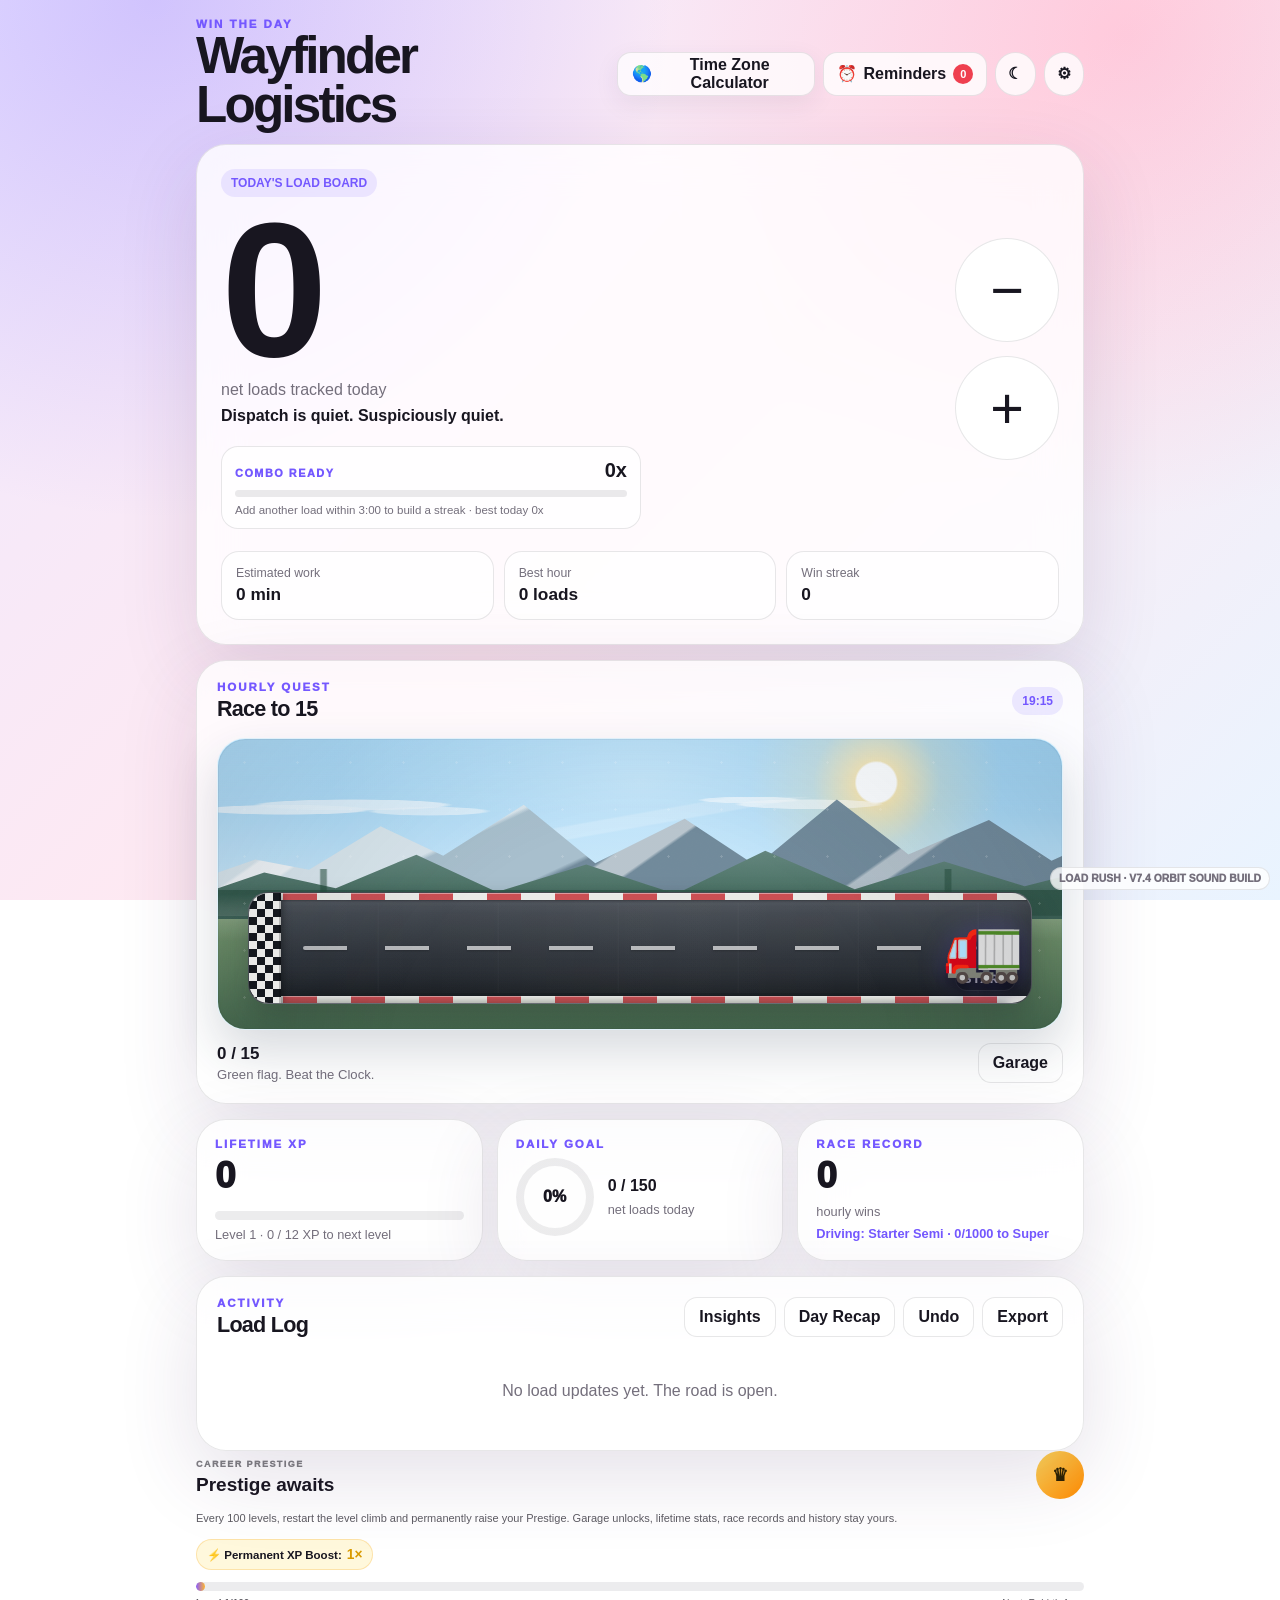
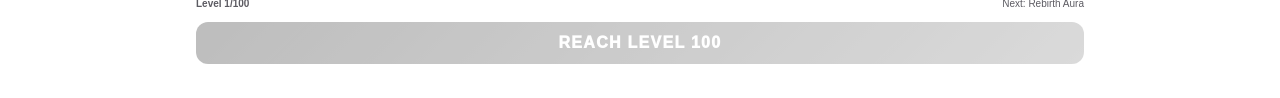
==== commit 35b3766f: "Add files via upload" ====
--- a/index.html
+++ b/index.html
@@ -7,7 +7,7 @@
   <meta name="description" content="A game-like shipment load tracker with hourly road races, XP levels, unlockable rigs, goals, and timestamped updates.">
   <link rel="manifest" href="manifest.webmanifest">
   <link rel="apple-touch-icon" href="icon-192.png">
-  <link rel="stylesheet" href="styles.css?v=7.4.0">
+  <link rel="stylesheet" href="styles.css?v=7.25.0">
   <title>Wayfinder Logistics</title>
 </head>
 <body>
@@ -519,7 +519,7 @@
     </div>
   </dialog>
 
-  <script src="app.js?v=7.23.0" defer></script>
+  <script src="app.js?v=7.25.0" defer></script>
   <script src="timezone-calculator.js?v=7.3.0" defer></script>
 </body>
 </html>
--- a/styles.css
+++ b/styles.css
@@ -3198,23 +3198,37 @@
 .super-crown{
   position:absolute;
   z-index:8;
-  left:50%;
-  top:-0.055em;
-  font-size:.29em;
+  /* Per-rig values come from SUPER_CROWN_FITS in app.js. */
+  left:var(--crown-x, 50%);
+  top:var(--crown-y, 4%);
+  width:var(--crown-size, 23%);
+  height:var(--crown-size, 23%);
+  font-size:var(--crown-size, 23%);
   line-height:1;
-  transform:translate(-50%,0) rotate(-3deg);
-  transform-origin:center bottom;
-  filter:drop-shadow(0 .025em .025em rgba(0,0,0,.24));
+  display:grid;
+  place-items:center;
+  transform:translate(-50%,-62%) rotate(var(--crown-rotate, 0deg));
+  transform-origin:50% 100%;
+  filter:drop-shadow(0 .025em .025em rgba(0,0,0,.28));
   pointer-events:none;
-}
-/* Crown physically overlaps the emoji's top pixels so it reads as one crowned emoji. */
+  /* Keep the crown from affecting the composite's measured line box. */
+  contain:layout style;
+}
+
+/* Crown physically overlaps each emoji's head/cab instead of floating above the whole glyph. */
 .rig-emoji-composite.is-super .super-crown{
   animation:superCrownShine 2.6s ease-in-out infinite;
 }
 @keyframes superCrownShine{
-  0%,78%,100%{transform:translate(-50%,0) rotate(-3deg) scale(1)}
-  86%{transform:translate(-50%,-.025em) rotate(2deg) scale(1.12)}
-  92%{transform:translate(-50%,0) rotate(-2deg) scale(1.04)}
+  0%,78%,100%{
+    transform:translate(-50%,-62%) rotate(var(--crown-rotate, 0deg)) scale(1);
+  }
+  86%{
+    transform:translate(-50%,-70%) rotate(calc(var(--crown-rotate, 0deg) + 3deg)) scale(1.10);
+  }
+  92%{
+    transform:translate(-50%,-62%) rotate(calc(var(--crown-rotate, 0deg) - 1deg)) scale(1.04);
+  }
 }
 
 /* Preserve race emoji sizing even though vehicle now contains nested spans. */
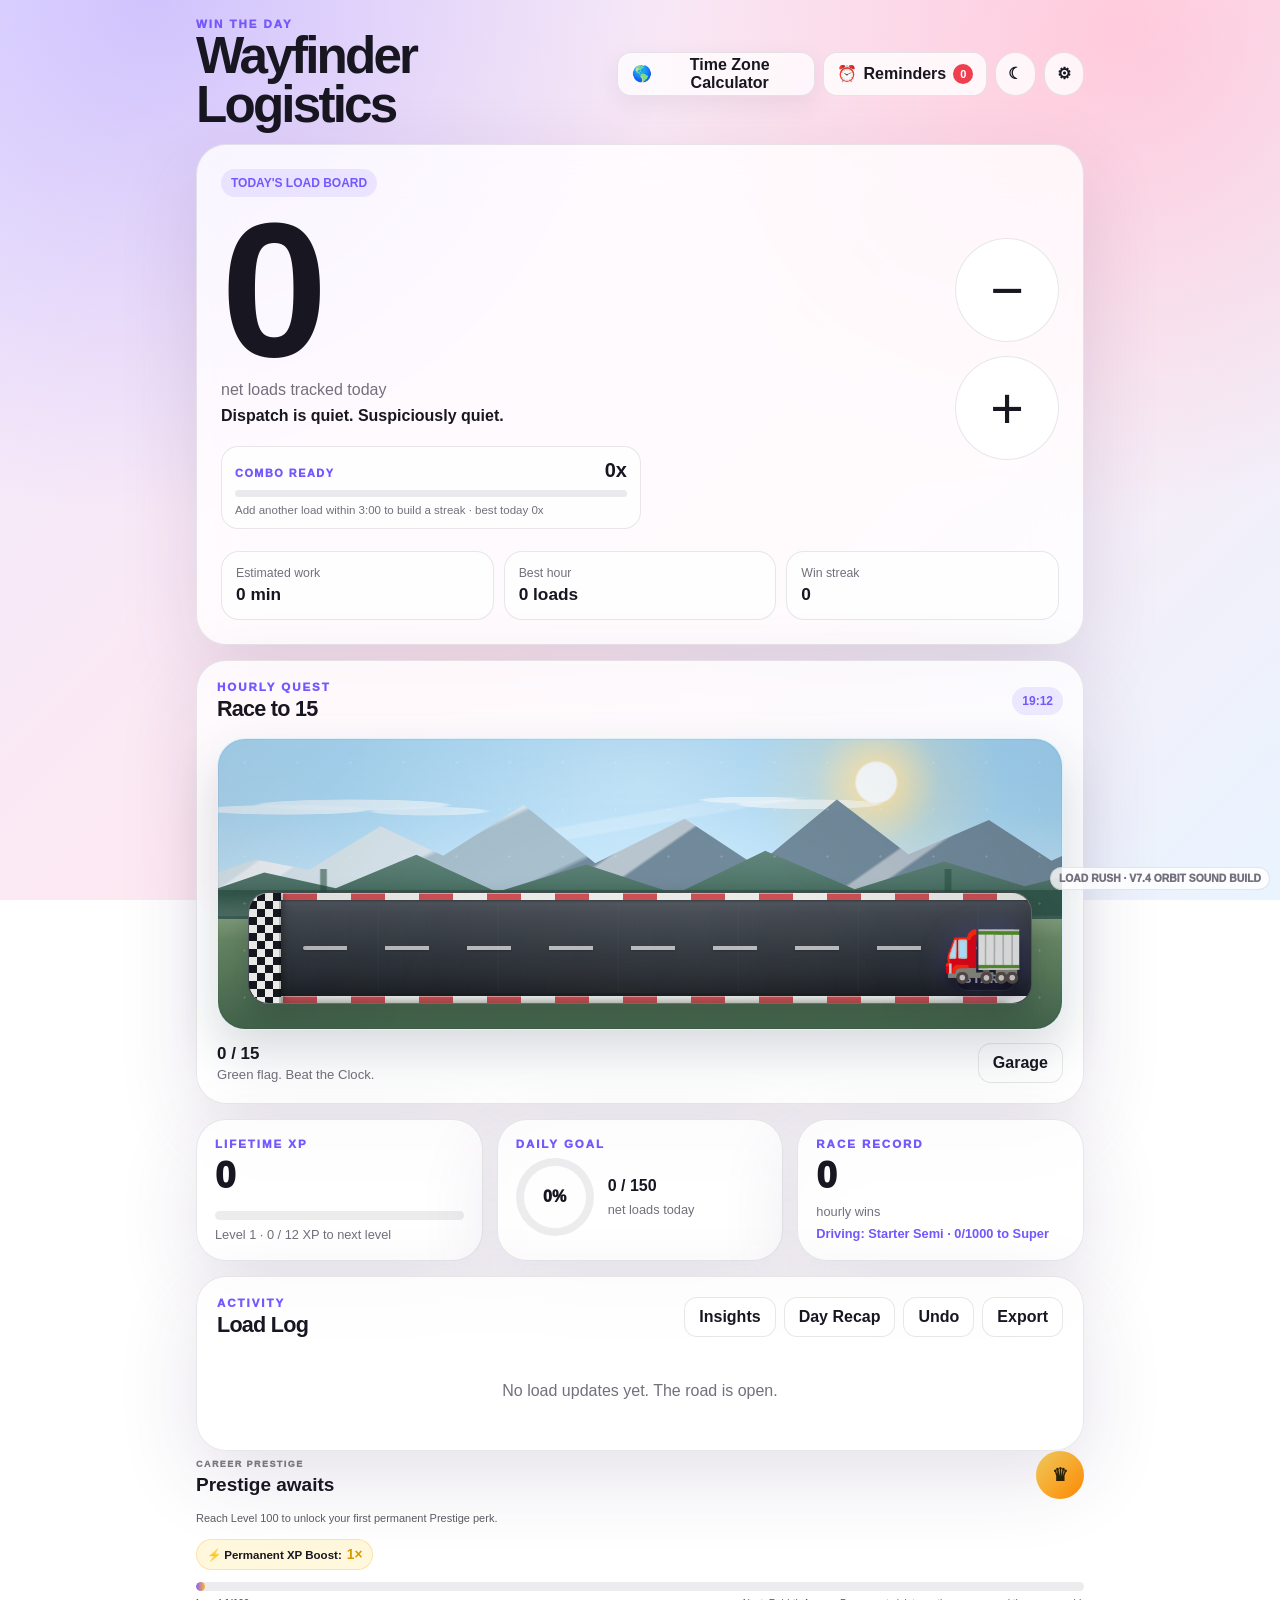
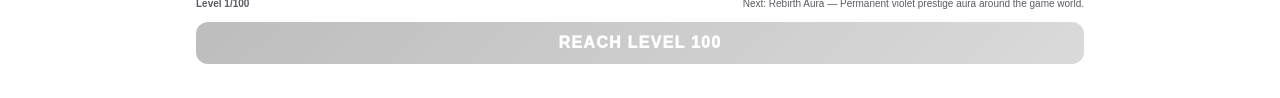
==== commit 327b9c89: "Add files via upload" ====
--- a/index.html
+++ b/index.html
@@ -519,7 +519,7 @@
     </div>
   </dialog>
 
-  <script src="app.js?v=7.25.0" defer></script>
+  <script src="app.js?v=7.36.1-daily100" defer></script>
   <script src="timezone-calculator.js?v=7.3.0" defer></script>
 </body>
 </html>
--- a/styles.css
+++ b/styles.css
@@ -3055,7 +3055,123 @@
 
 /* V7.11: idle bubble follows the vehicle instead of viewport */
 .road-world .vehicle .road-world .vehicle /* Prestige */
-.lr-prestige-box{margin:18px 0;padding:18px;border-radius:20px;border:1px solid rgba(120,120,140,.2);background:linear-gradient(145deg,rgba(255,255,255,.07),rgba(120,80,255,.06));box-shadow:0 14px 35px rgba(0,0,0,.08)}.lr-prestige-head{display:flex;align-items:center;justify-content:space-between;gap:14px}.lr-prestige-head span{font-size:9px;font-weight:1000;letter-spacing:.16em;opacity:.55}.lr-prestige-head h3{margin:3px 0 0;font-size:19px}.lr-prestige-emblem{display:grid;place-items:center;min-width:48px;height:48px;border-radius:50%;font-weight:1000;font-size:18px;background:linear-gradient(135deg,#ffd85a,#ff8a00);color:#2b2100}.lr-prestige-box p{font-size:11px;line-height:1.5;opacity:.7}.lr-prestige-progress{height:9px;border-radius:99px;overflow:hidden;background:rgba(127,127,140,.15)}.lr-prestige-progress i{display:block;height:100%;border-radius:inherit;background:linear-gradient(90deg,#8a5cff,#ffb52e)}.lr-prestige-foot{display:flex;justify-content:space-between;margin-top:7px;font-size:10px;opacity:.7}.lr-prestige-btn{width:100%;margin-top:13px;padding:12px;border:0;border-radius:12px;font-weight:1000;letter-spacing:.08em;background:linear-gradient(135deg,#7c4dff,#ff9d22);color:#fff}.lr-prestige-btn:disabled{filter:grayscale(1);opacity:.42}body.lr-prestige-aura .road-world .vehicle{filter:drop-shadow(0 0 7px rgba(155,105,255,.5))}
+.lr-prestige-box{margin:18px 0;padding:18px;border-radius:20px;border:1px solid rgba(120,120,140,.2);background:linear-gradient(145deg,rgba(255,255,255,.07),rgba(120,80,255,.06));box-shadow:0 14px 35px rgba(0,0,0,.08)}.lr-prestige-head{display:flex;align-items:center;justify-content:space-between;gap:14px}.lr-prestige-head span{font-size:9px;font-weight:1000;letter-spacing:.16em;opacity:.55}.lr-prestige-head h3{margin:3px 0 0;font-size:19px}.lr-prestige-emblem{display:grid;place-items:center;min-width:48px;height:48px;border-radius:50%;font-weight:1000;font-size:18px;background:linear-gradient(135deg,#ffd85a,#ff8a00);color:#2b2100}.lr-prestige-box p{font-size:11px;line-height:1.5;opacity:.7}.lr-prestige-progress{height:9px;border-radius:99px;overflow:hidden;background:rgba(127,127,140,.15)}.lr-prestige-progress i{display:block;height:100%;border-radius:inherit;background:linear-gradient(90deg,#8a5cff,#ffb52e)}.lr-prestige-foot{display:flex;justify-content:space-between;margin-top:7px;font-size:10px;opacity:.7}.lr-prestige-btn{width:100%;margin-top:13px;padding:12px;border:0;border-radius:12px;font-weight:1000;letter-spacing:.08em;background:linear-gradient(135deg,#7c4dff,#ff9d22);color:#fff}.lr-prestige-btn:disabled{filter:grayscale(1);opacity:.42}/* V7.31 — Prestige I: VISIBLE Ascendant Rebirth Aura
+   Aura layers deliberately sit ABOVE the road and BEHIND the emoji. */
+
+
+/* LOAD RUSH V7.34 — SOFT PRESTIGE AURA + CONTRAIL
+   Zero rings. Zero circles. Just glow, motion trail, and a + burst. */
+
+body.lr-prestige-aura .road-world .vehicle{
+  isolation:isolate;
+  filter:
+    drop-shadow(0 0 4px rgba(202,145,255,.78))
+    drop-shadow(0 0 8px rgba(108,176,255,.34))
+    drop-shadow(0 9px 10px rgba(0,0,0,.25)) !important;
+}
+
+/* soft irregular aura — intentionally NOT circular */
+body.lr-prestige-aura .road-world .vehicle::before{
+  content:"";
+  position:absolute;
+  left:48%;
+  top:52%;
+  width:1.12em;
+  height:.78em;
+  transform:translate(-50%,-50%) rotate(-8deg);
+  pointer-events:none;
+  z-index:-1;
+  border-radius:42% 58% 47% 53% / 58% 43% 57% 42%;
+  background:
+    radial-gradient(ellipse at 48% 50%,
+      rgba(222,176,255,.20) 0%,
+      rgba(145,116,255,.14) 38%,
+      rgba(86,164,255,.08) 62%,
+      transparent 78%);
+  filter:blur(4px);
+  opacity:.74;
+  animation:lrP1SoftBreathe 2.4s ease-in-out infinite;
+}
+
+/* subtle trailing streak behind the moving character */
+body.lr-prestige-aura .road-world .vehicle::after{
+  content:"";
+  position:absolute;
+  right:58%;
+  top:52%;
+  width:1.25em;
+  height:.20em;
+  transform:translateY(-50%) skewX(-18deg);
+  transform-origin:right center;
+  pointer-events:none;
+  z-index:-1;
+  border-radius:999px 0 0 999px;
+  background:linear-gradient(
+    90deg,
+    transparent 0%,
+    rgba(84,165,255,.05) 18%,
+    rgba(142,113,255,.18) 58%,
+    rgba(218,169,255,.46) 100%
+  );
+  filter:blur(2.5px);
+  opacity:.62;
+  animation:lrP1TrailFlicker 1.15s ease-in-out infinite alternate;
+}
+
+@keyframes lrP1SoftBreathe{
+  0%,100%{opacity:.55;transform:translate(-50%,-50%) rotate(-8deg) scale(.92)}
+  50%{opacity:.82;transform:translate(-50%,-50%) rotate(-8deg) scale(1.05)}
+}
+@keyframes lrP1TrailFlicker{
+  from{opacity:.42;transform:translateY(-50%) skewX(-18deg) scaleX(.86)}
+  to{opacity:.70;transform:translateY(-50%) skewX(-18deg) scaleX(1.08)}
+}
+
+/* + press: brighter glow and a short contrail kick */
+body.lr-prestige-aura .road-world .vehicle.lr-prestige-aura-hit{
+  filter:
+    drop-shadow(0 0 6px rgba(226,177,255,.95))
+    drop-shadow(0 0 12px rgba(95,181,255,.52))
+    drop-shadow(0 9px 10px rgba(0,0,0,.25)) !important;
+}
+body.lr-prestige-aura .road-world .vehicle.lr-prestige-aura-hit::before{
+  animation:lrP1SoftHit .52s cubic-bezier(.18,.8,.22,1) both;
+}
+body.lr-prestige-aura .road-world .vehicle.lr-prestige-aura-hit::after{
+  animation:lrP1TrailKick .52s cubic-bezier(.12,.72,.15,1) both;
+}
+@keyframes lrP1SoftHit{
+  0%{opacity:.65;transform:translate(-50%,-50%) rotate(-8deg) scale(.94)}
+  38%{opacity:1;transform:translate(-50%,-50%) rotate(-8deg) scale(1.18)}
+  100%{opacity:.62;transform:translate(-50%,-50%) rotate(-8deg) scale(.96)}
+}
+@keyframes lrP1TrailKick{
+  0%{opacity:.5;transform:translateY(-50%) skewX(-18deg) scaleX(.9)}
+  38%{opacity:.95;transform:translateY(-50%) skewX(-18deg) scaleX(1.75)}
+  100%{opacity:.55;transform:translateY(-50%) skewX(-18deg) scaleX(1.0)}
+}
+
+.lr-p1-spark{
+  position:absolute;
+  z-index:18;
+  width:4px;
+  height:4px;
+  border-radius:50%;
+  pointer-events:none;
+  background:#fff;
+  box-shadow:
+    0 0 5px rgba(255,255,255,.9),
+    0 0 9px rgba(160,112,255,.58),
+    0 0 12px rgba(94,180,255,.34);
+  transform:translate(-50%,-50%);
+  animation:lrP1SparkFly .55s cubic-bezier(.12,.72,.15,1) forwards;
+}
+@keyframes lrP1SparkFly{
+  0%{opacity:0;transform:translate(-50%,-50%) scale(.3)}
+  18%{opacity:.9}
+  100%{opacity:0;transform:translate(calc(-50% + var(--sx)),calc(-50% + var(--sy))) scale(.08)}
+}
+
 .lr-prestige-ceremony{position:fixed;inset:0;z-index:20000;display:flex;flex-direction:column;align-items:center;justify-content:center;background:rgba(5,5,12,.94);color:#fff;opacity:0;transform:scale(1.05);transition:.45s;pointer-events:none}.lr-prestige-ceremony.show{opacity:1;transform:scale(1)}.lr-prestige-ceremony>div{font-size:58px}.lr-prestige-ceremony small{font-size:11px;letter-spacing:.3em;opacity:.6}.lr-prestige-ceremony strong{font-size:clamp(38px,9vw,82px);margin:8px 0;text-shadow:0 0 30px rgba(157,104,255,.7)}.lr-prestige-ceremony span{font-size:12px;font-weight:900;letter-spacing:.14em;color:#ffd75e}
 
 
@@ -3178,7 +3294,7 @@
 @media(max-width:620px){.crate-all-summary{grid-template-columns:repeat(2,1fr)}.crate-all-results-grid{grid-template-columns:repeat(2,1fr)}}
 
 
-/* V7.22 — Super Character Mastery */
+/* V7.28 — Super Character Mastery: permanent Rainbow Road glow; no crowns */
 .rig-emoji-composite{
   position:relative;
   display:inline-block;
@@ -3187,51 +3303,67 @@
   line-height:1;
   vertical-align:middle;
   overflow:visible;
+  isolation:isolate;
 }
 .rig-emoji-base{
   position:absolute;
   inset:0;
+  z-index:2;
   display:grid;
   place-items:center;
   line-height:1;
 }
-.super-crown{
+
+/* Super no longer adds a crown. The reward is now a permanent rainbow aura
+   contained tightly inside the character's own 1em box. */
+.rig-emoji-composite.is-super::before{
+  content:"";
   position:absolute;
-  z-index:8;
-  /* Per-rig values come from SUPER_CROWN_FITS in app.js. */
-  left:var(--crown-x, 50%);
-  top:var(--crown-y, 4%);
-  width:var(--crown-size, 23%);
-  height:var(--crown-size, 23%);
-  font-size:var(--crown-size, 23%);
-  line-height:1;
-  display:grid;
-  place-items:center;
-  transform:translate(-50%,-62%) rotate(var(--crown-rotate, 0deg));
-  transform-origin:50% 100%;
-  filter:drop-shadow(0 .025em .025em rgba(0,0,0,.28));
+  z-index:0;
+  inset:10%;
+  border-radius:46%;
+  background:conic-gradient(
+    from 0deg,
+    #ff3b30,
+    #ff9500,
+    #ffd60a,
+    #34c759,
+    #00c7be,
+    #0a84ff,
+    #5e5ce6,
+    #bf5af2,
+    #ff375f,
+    #ff3b30
+  );
+  opacity:.78;
+  filter:blur(.13em) saturate(1.8) brightness(1.12);
+  transform:scale(.92) rotate(0deg);
+  animation:superRainbowCore 3.2s linear infinite;
   pointer-events:none;
-  /* Keep the crown from affecting the composite's measured line box. */
-  contain:layout style;
-}
-
-/* Crown physically overlaps each emoji's head/cab instead of floating above the whole glyph. */
-.rig-emoji-composite.is-super .super-crown{
-  animation:superCrownShine 2.6s ease-in-out infinite;
-}
-@keyframes superCrownShine{
-  0%,78%,100%{
-    transform:translate(-50%,-62%) rotate(var(--crown-rotate, 0deg)) scale(1);
-  }
-  86%{
-    transform:translate(-50%,-70%) rotate(calc(var(--crown-rotate, 0deg) + 3deg)) scale(1.10);
-  }
-  92%{
-    transform:translate(-50%,-62%) rotate(calc(var(--crown-rotate, 0deg) - 1deg)) scale(1.04);
-  }
-}
-
-/* Preserve race emoji sizing even though vehicle now contains nested spans. */
+}
+
+/* A tight animated drop-shadow makes the emoji itself look rainbow-lit,
+   rather than placing a giant halo around the whole race lane. */
+.rig-emoji-composite.is-super .rig-emoji-base{
+  animation:superRainbowInk 3.2s linear infinite;
+}
+
+@keyframes superRainbowCore{
+  from{ transform:scale(.92) rotate(0deg); filter:blur(.13em) saturate(1.8) brightness(1.12) hue-rotate(0deg); }
+  to{ transform:scale(.92) rotate(360deg); filter:blur(.13em) saturate(1.8) brightness(1.12) hue-rotate(360deg); }
+}
+
+@keyframes superRainbowInk{
+  0%{ filter:drop-shadow(0 0 .055em #ff375f) drop-shadow(0 0 .10em rgba(255,55,95,.72)); }
+  16%{ filter:drop-shadow(0 0 .055em #ff9f0a) drop-shadow(0 0 .10em rgba(255,159,10,.72)); }
+  33%{ filter:drop-shadow(0 0 .055em #ffd60a) drop-shadow(0 0 .10em rgba(255,214,10,.72)); }
+  50%{ filter:drop-shadow(0 0 .055em #32d74b) drop-shadow(0 0 .10em rgba(50,215,75,.72)); }
+  66%{ filter:drop-shadow(0 0 .055em #64d2ff) drop-shadow(0 0 .10em rgba(100,210,255,.72)); }
+  83%{ filter:drop-shadow(0 0 .055em #bf5af2) drop-shadow(0 0 .10em rgba(191,90,242,.72)); }
+  100%{ filter:drop-shadow(0 0 .055em #ff375f) drop-shadow(0 0 .10em rgba(255,55,95,.72)); }
+}
+
+/* Preserve race emoji sizing even though vehicle contains nested spans. */
 .vehicle > .rig-emoji-composite.race{
   display:block;
   width:1em;
@@ -3260,8 +3392,14 @@
   display:block;
   height:100%;
   border-radius:inherit;
-  background:linear-gradient(90deg,#f59e0b,#facc15,#fff3a3);
+  background:linear-gradient(90deg,#ff375f,#ff9f0a,#ffd60a,#32d74b,#64d2ff,#bf5af2);
+  background-size:220% 100%;
+  animation:superProgressRainbow 3s linear infinite;
   transition:width .3s ease;
+}
+@keyframes superProgressRainbow{
+  from{background-position:0% 50%}
+  to{background-position:220% 50%}
 }
 .rig-super-progress b{
   display:block;
@@ -3271,13 +3409,8 @@
   letter-spacing:.03em;
 }
 .rig-super-progress.complete b{
-  color:#d69b00;
+  color:#bf5af2;
   font-weight:1000;
-}
-
-/* Super rigs get a very subtle gold aura without changing gameplay. */
-.vehicle .rig-emoji-composite.is-super{
-  filter:drop-shadow(0 0 .11em rgba(255,197,45,.8));
 }
 
 /* V7.23 — Prestige XP multiplier */
@@ -3336,3 +3469,4 @@
 @keyframes lrPcScreenShake{0%,100%{transform:translate(0)}25%{transform:translate(4px,-3px)}50%{transform:translate(-5px,3px)}75%{transform:translate(3px,4px)}}
 @keyframes lrPcConfetti{to{background-position:0 95px,20px 125px,50px 103px}}
 @media (prefers-reduced-motion:reduce){.lr-prestige-ceremony *{animation-duration:.01ms!important;animation-iteration-count:1!important;transition-duration:.01ms!important}}
+\n\n/* V7.29 — real Prestige rewards */\nbody.lr-prestige-immortal .app-shell,\nbody.lr-prestige-immortal main {\n  animation: lrImmortalAura 5s linear infinite;\n}\n@keyframes lrImmortalAura {\n  0% { filter: drop-shadow(0 0 7px rgba(255,70,70,.28)); }\n  20% { filter: drop-shadow(0 0 9px rgba(255,190,70,.32)); }\n  40% { filter: drop-shadow(0 0 10px rgba(80,255,130,.30)); }\n  60% { filter: drop-shadow(0 0 10px rgba(70,180,255,.32)); }\n  80% { filter: drop-shadow(0 0 10px rgba(180,90,255,.32)); }\n  100% { filter: drop-shadow(0 0 7px rgba(255,70,70,.28)); }\n}\n
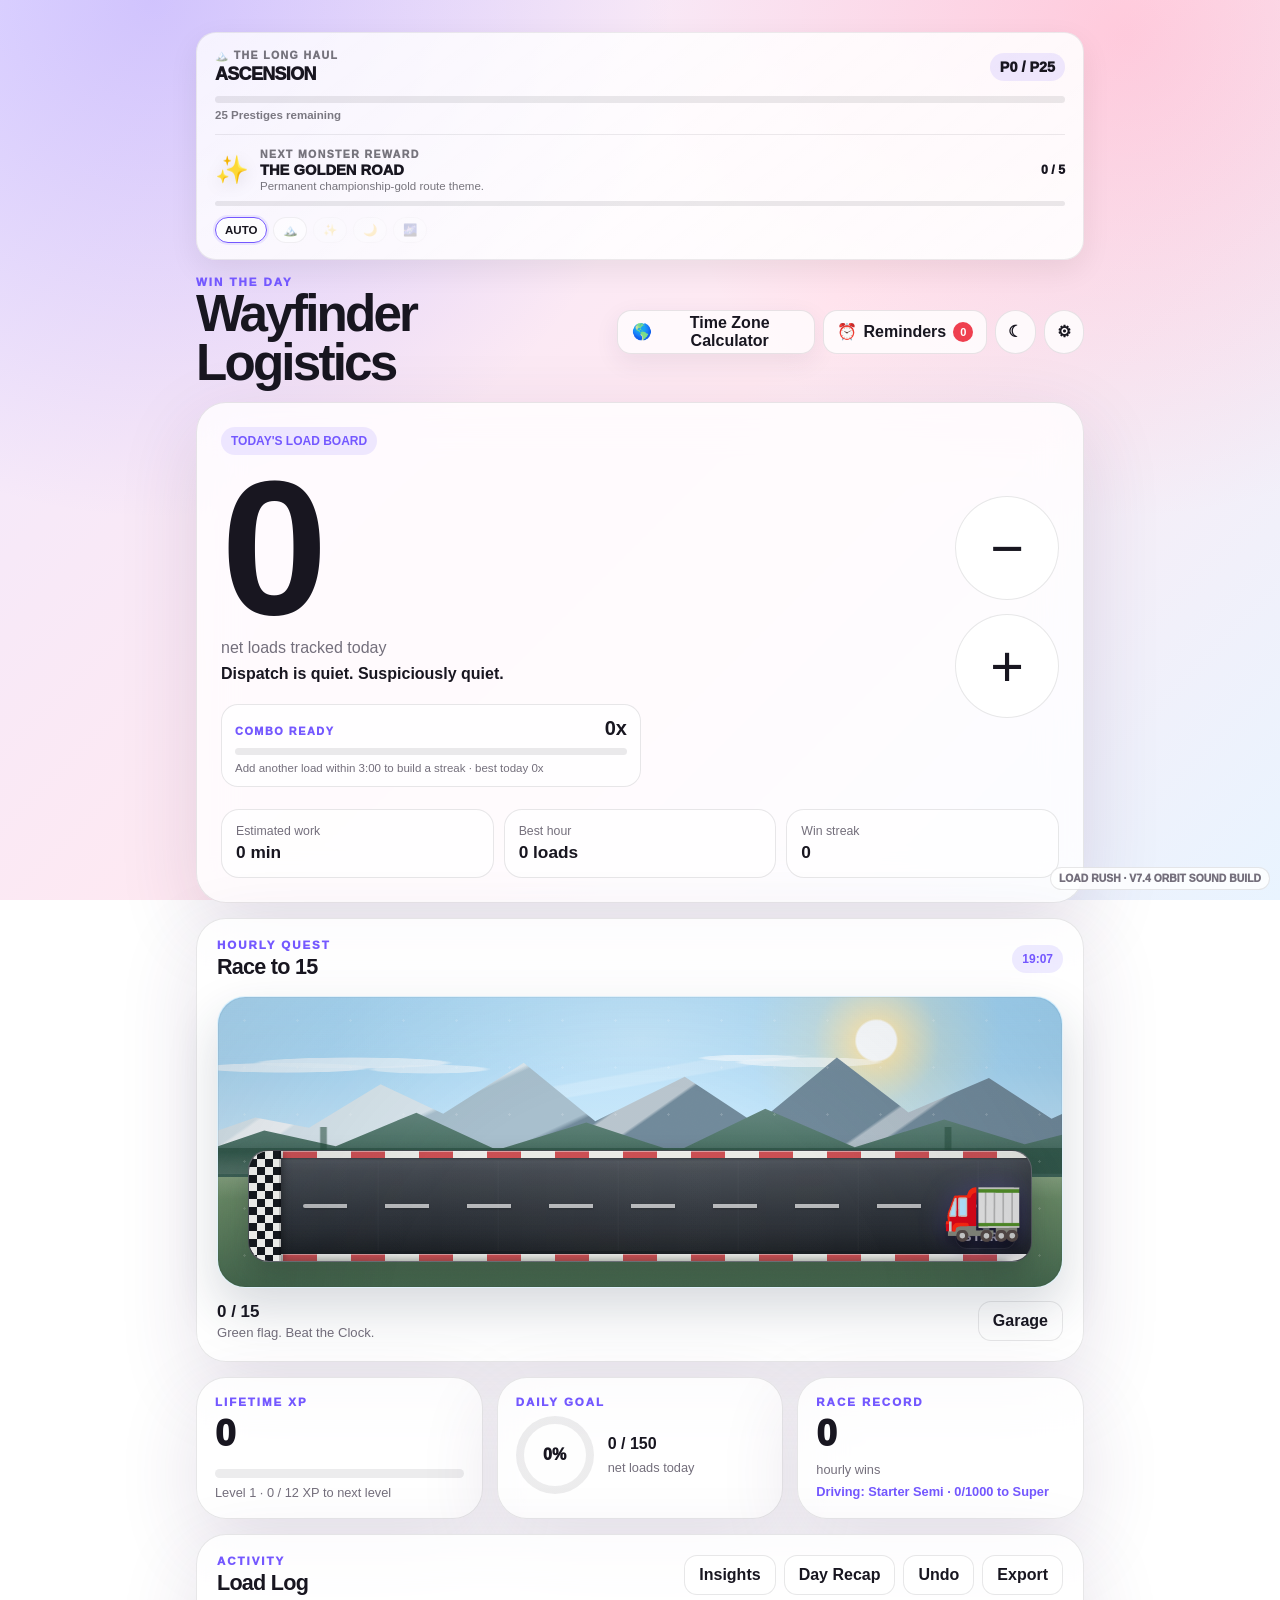
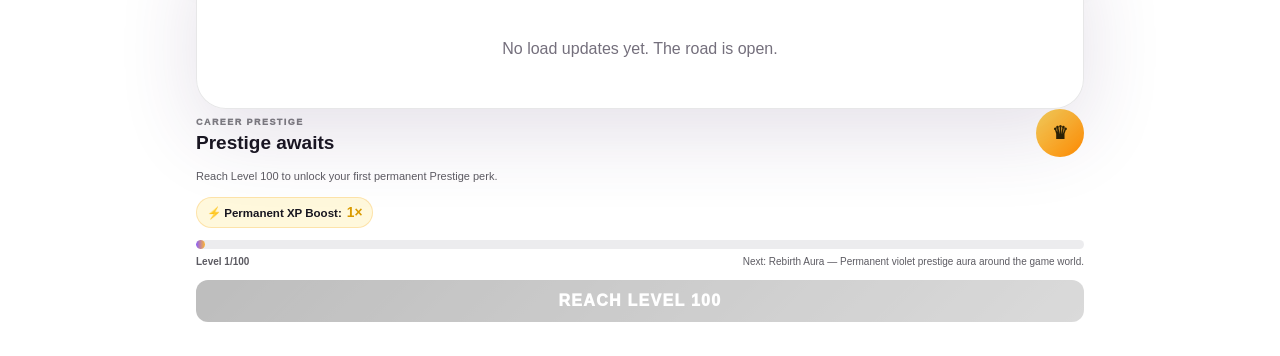
==== commit 91982112: "Add files via upload" ====
--- a/index.html
+++ b/index.html
@@ -7,7 +7,7 @@
   <meta name="description" content="A game-like shipment load tracker with hourly road races, XP levels, unlockable rigs, goals, and timestamped updates.">
   <link rel="manifest" href="manifest.webmanifest">
   <link rel="apple-touch-icon" href="icon-192.png">
-  <link rel="stylesheet" href="styles.css?v=7.25.0">
+  <link rel="stylesheet" href="styles.css?v=8.1-final-ten">
   <title>Wayfinder Logistics</title>
 </head>
 <body>
@@ -519,7 +519,7 @@
     </div>
   </dialog>
 
-  <script src="app.js?v=7.36.1-daily100" defer></script>
+  <script src="app.js?v=8.1-final-ten" defer></script>
   <script src="timezone-calculator.js?v=7.3.0" defer></script>
 </body>
 </html>
--- a/styles.css
+++ b/styles.css
@@ -3469,4 +3469,250 @@
 @keyframes lrPcScreenShake{0%,100%{transform:translate(0)}25%{transform:translate(4px,-3px)}50%{transform:translate(-5px,3px)}75%{transform:translate(3px,4px)}}
 @keyframes lrPcConfetti{to{background-position:0 95px,20px 125px,50px 103px}}
 @media (prefers-reduced-motion:reduce){.lr-prestige-ceremony *{animation-duration:.01ms!important;animation-iteration-count:1!important;transition-duration:.01ms!important}}
-\n\n/* V7.29 — real Prestige rewards */\nbody.lr-prestige-immortal .app-shell,\nbody.lr-prestige-immortal main {\n  animation: lrImmortalAura 5s linear infinite;\n}\n@keyframes lrImmortalAura {\n  0% { filter: drop-shadow(0 0 7px rgba(255,70,70,.28)); }\n  20% { filter: drop-shadow(0 0 9px rgba(255,190,70,.32)); }\n  40% { filter: drop-shadow(0 0 10px rgba(80,255,130,.30)); }\n  60% { filter: drop-shadow(0 0 10px rgba(70,180,255,.32)); }\n  80% { filter: drop-shadow(0 0 10px rgba(180,90,255,.32)); }\n  100% { filter: drop-shadow(0 0 7px rgba(255,70,70,.28)); }\n}\n+\n\n/* V7.29 — real Prestige rewards */\nbody.lr-prestige-immortal .app-shell,\nbody.lr-prestige-immortal main {\n  animation: lrImmortalAura 5s linear infinite;\n}\n@keyframes lrImmortalAura {\n  0% { filter: drop-shadow(0 0 7px rgba(255,70,70,.28)); }\n  20% { filter: drop-shadow(0 0 9px rgba(255,190,70,.32)); }\n  40% { filter: drop-shadow(0 0 10px rgba(80,255,130,.30)); }\n  60% { filter: drop-shadow(0 0 10px rgba(70,180,255,.32)); }\n  80% { filter: drop-shadow(0 0 10px rgba(180,90,255,.32)); }\n  100% { filter: drop-shadow(0 0 7px rgba(255,70,70,.28)); }\n}\n
+
+/* LOAD RUSH V7.36 — HOT SHIFT + PR CHASE */
+.lr-motivation-grid{
+  display:grid;
+  grid-template-columns:repeat(2,minmax(0,1fr));
+  gap:14px;
+  margin:16px 0;
+}
+.lr-motivation-card{
+  position:relative;
+  overflow:hidden;
+  padding:18px;
+  border-radius:22px;
+  border:1px solid color-mix(in srgb,var(--border) 80%,transparent);
+  background:
+    linear-gradient(145deg,color-mix(in srgb,var(--surface) 96%,transparent),color-mix(in srgb,var(--surface-strong) 92%,transparent));
+  box-shadow:0 12px 34px rgba(0,0,0,.10);
+}
+.lr-motivation-card::before{
+  content:"";
+  position:absolute;
+  inset:0;
+  pointer-events:none;
+  opacity:0;
+  transition:opacity .35s ease;
+  background:linear-gradient(115deg,transparent 0 34%,rgba(255,255,255,.10) 48%,transparent 62%);
+}
+.lr-hot-card.is-hot{
+  border-color:rgba(255,111,44,.58);
+  box-shadow:0 0 0 1px rgba(255,151,67,.15),0 15px 42px rgba(255,86,35,.16);
+}
+.lr-hot-card.is-hot::before{
+  opacity:1;
+  animation:lrHotSweep 3.4s linear infinite;
+}
+.lr-pr-card.is-record{
+  border-color:rgba(250,204,21,.58);
+  box-shadow:0 0 0 1px rgba(250,204,21,.13),0 15px 42px rgba(250,180,20,.14);
+}
+@keyframes lrHotSweep{
+  from{transform:translateX(-90%)}
+  to{transform:translateX(90%)}
+}
+.lr-motive-kicker{
+  position:relative;
+  z-index:1;
+  font-size:.74rem;
+  font-weight:950;
+  letter-spacing:.12em;
+  color:var(--accent);
+}
+.lr-hot-card.is-hot .lr-motive-kicker{color:#ff7b32}
+.lr-pr-card.is-record .lr-motive-kicker{color:#f5c542}
+.lr-motive-title{
+  position:relative;
+  z-index:1;
+  margin-top:5px;
+  font-size:1.08rem;
+  font-weight:950;
+  letter-spacing:-.02em;
+}
+.lr-motive-number{
+  position:relative;
+  z-index:1;
+  margin-top:9px;
+  font-size:clamp(2.2rem,6vw,3.5rem);
+  line-height:.95;
+  font-weight:1000;
+  letter-spacing:-.06em;
+}
+.lr-motive-caption,.lr-mini-label{
+  position:relative;
+  z-index:1;
+  font-size:.72rem;
+  font-weight:800;
+  opacity:.62;
+  text-transform:uppercase;
+  letter-spacing:.08em;
+}
+.lr-motive-track{
+  position:relative;
+  z-index:1;
+  height:8px;
+  margin-top:14px;
+  overflow:hidden;
+  border-radius:999px;
+  background:color-mix(in srgb,var(--text) 10%,transparent);
+}
+.lr-motive-track span{
+  display:block;
+  height:100%;
+  width:0;
+  border-radius:inherit;
+  background:linear-gradient(90deg,var(--accent),var(--accent-2));
+  transition:width .55s cubic-bezier(.2,.8,.2,1);
+}
+.lr-hot-card.is-hot .lr-motive-track span{
+  background:linear-gradient(90deg,#ff5a36,#ffad42,#ffe16a);
+}
+.lr-pr-card.is-record .lr-motive-track span{
+  background:linear-gradient(90deg,#f4b41a,#ffe66d);
+}
+.lr-motive-foot{
+  position:relative;
+  z-index:1;
+  margin-top:10px;
+  font-size:.82rem;
+  font-weight:750;
+  opacity:.72;
+}
+.lr-pr-row{
+  position:relative;
+  z-index:1;
+  display:grid;
+  grid-template-columns:1fr auto 1fr;
+  align-items:end;
+  gap:12px;
+  margin-top:13px;
+}
+.lr-pr-row > div:not(.lr-pr-arrow){
+  display:flex;
+  flex-direction:column;
+}
+.lr-pr-row strong{
+  font-size:2rem;
+  line-height:1;
+  font-weight:1000;
+}
+.lr-pr-arrow{
+  padding-bottom:2px;
+  font-size:1.35rem;
+  opacity:.45;
+}
+@media (max-width:760px){
+  .lr-motivation-grid{grid-template-columns:1fr}
+}
+
+#lrMotivationPanel{display:none!important;}
+.lr-micro-motivation{
+  position:fixed;z-index:9998;min-width:190px;max-width:min(270px,calc(100vw - 24px));
+  padding:10px 12px;border-radius:14px;border:1px solid rgba(255,255,255,.16);
+  background:rgba(22,20,34,.72);color:#fff;backdrop-filter:blur(12px) saturate(1.15);
+  -webkit-backdrop-filter:blur(12px) saturate(1.15);box-shadow:0 10px 30px rgba(0,0,0,.18);
+  pointer-events:none;opacity:0;transform:translateY(8px) scale(.96);
+  transition:opacity .18s ease,transform .18s ease;
+}
+.lr-micro-motivation.show{opacity:.92;transform:translateY(0) scale(1);}
+.lr-micro-top{display:flex;align-items:center;justify-content:space-between;gap:10px;margin-bottom:5px;}
+.lr-micro-kicker{font-size:.64rem;font-weight:950;letter-spacing:.10em;text-transform:uppercase;opacity:.7;}
+.lr-micro-pace{font-size:.72rem;font-weight:950;white-space:nowrap;}
+.lr-micro-row{display:flex;align-items:baseline;justify-content:space-between;gap:12px;font-size:.74rem;line-height:1.2;}
+.lr-micro-row+.lr-micro-row{margin-top:4px;}
+.lr-micro-label{opacity:.58;font-weight:750;}
+.lr-micro-value{font-weight:950;text-align:right;}
+.lr-micro-hot{color:#ffb060;}
+.lr-micro-pr{color:#ffe47a;}
+
+
+/* LOAD RUSH V8.0 — THE LONG HAUL */
+.lr-long-haul{
+  margin:14px 0 16px;
+  padding:16px 18px;
+  border:1px solid color-mix(in srgb,var(--border) 78%,transparent);
+  border-radius:20px;
+  background:linear-gradient(145deg,color-mix(in srgb,var(--surface) 97%,transparent),color-mix(in srgb,var(--surface-strong) 94%,transparent));
+  box-shadow:0 10px 30px rgba(0,0,0,.07);
+}
+.lr-long-head{display:flex;align-items:center;justify-content:space-between;gap:14px}
+.lr-long-kicker,.lr-monster-label{font-size:.66rem;font-weight:950;letter-spacing:.13em;opacity:.58}
+.lr-long-title{font-size:1.12rem;font-weight:1000;letter-spacing:-.035em;margin-top:2px}
+.lr-long-prestige{font-size:.9rem;font-weight:1000;padding:6px 10px;border-radius:999px;background:color-mix(in srgb,var(--accent) 12%,transparent)}
+.lr-long-bar{height:7px;margin-top:11px;border-radius:999px;overflow:hidden;background:color-mix(in srgb,var(--text) 9%,transparent)}
+.lr-long-bar span{display:block;width:0;height:100%;border-radius:inherit;background:linear-gradient(90deg,var(--accent),var(--accent-2));transition:width .6s cubic-bezier(.2,.8,.2,1)}
+.lr-long-sub{margin-top:6px;font-size:.72rem;font-weight:750;opacity:.56}
+.lr-monster-divider{height:1px;background:color-mix(in srgb,var(--border) 75%,transparent);margin:13px 0}
+.lr-monster-row{display:grid;grid-template-columns:auto 1fr auto;align-items:center;gap:11px}
+.lr-monster-icon{font-size:1.7rem;filter:drop-shadow(0 4px 8px rgba(0,0,0,.12))}
+.lr-monster-name{font-size:.92rem;font-weight:1000;margin-top:2px}
+.lr-monster-desc{font-size:.72rem;opacity:.58;margin-top:2px}
+.lr-monster-count{font-size:.77rem;font-weight:950;white-space:nowrap}
+.lr-monster-bar{height:5px;margin-top:9px}
+.lr-monster-bar span{background:linear-gradient(90deg,#f6c453,#a77cff,#72c8ff)}
+.lr-long-actions{display:flex;gap:6px;margin-top:11px;flex-wrap:wrap}
+.lr-theme-chip{border:1px solid color-mix(in srgb,var(--border) 75%,transparent);background:color-mix(in srgb,var(--surface) 92%,transparent);color:var(--text);border-radius:999px;padding:5px 9px;font-size:.72rem;font-weight:900;cursor:pointer;opacity:.7}
+.lr-theme-chip.active{opacity:1;border-color:var(--accent);box-shadow:0 0 0 2px color-mix(in srgb,var(--accent) 12%,transparent)}
+.lr-theme-chip:disabled{opacity:.22;cursor:not-allowed}
+
+/* P5 — GOLDEN ROAD */
+body[data-monster-theme="golden-road"] .road-world{
+  background:
+    radial-gradient(circle at 75% 18%,rgba(255,235,147,.24),transparent 25%),
+    linear-gradient(180deg,#fff1b8 0%,#e4b85c 43%,#75501f 44%,#2d281f 100%) !important;
+  box-shadow:inset 0 0 40px rgba(255,209,83,.25),0 0 28px rgba(234,179,56,.12);
+}
+body[data-monster-theme="golden-road"] .road-world::after{
+  content:"";position:absolute;inset:0;pointer-events:none;z-index:2;
+  background:linear-gradient(110deg,transparent 30%,rgba(255,245,181,.13) 48%,transparent 62%);
+  animation:lrGoldenSweep 5s linear infinite;
+}
+body[data-monster-theme="golden-road"] .lane-line{filter:drop-shadow(0 0 5px rgba(255,212,71,.65))}
+@keyframes lrGoldenSweep{from{transform:translateX(-70%)}to{transform:translateX(70%)}}
+
+/* P10 — SPACE FREIGHT */
+body[data-monster-theme="space-freight"] .road-world{
+  background:
+    radial-gradient(circle at 82% 17%,#d9e1ff 0 3%,rgba(217,225,255,.20) 3.5%,transparent 11%),
+    radial-gradient(circle at 12% 22%,rgba(255,255,255,.8) 0 1px,transparent 1.5px),
+    radial-gradient(circle at 35% 10%,rgba(255,255,255,.7) 0 1px,transparent 1.5px),
+    radial-gradient(circle at 67% 28%,rgba(255,255,255,.65) 0 1px,transparent 1.5px),
+    linear-gradient(180deg,#080c22 0%,#151b3e 44%,#33354d 45%,#181925 100%) !important;
+  box-shadow:inset 0 0 50px rgba(87,109,255,.18),0 0 30px rgba(76,88,180,.14);
+}
+body[data-monster-theme="space-freight"] .road-world::before{
+  content:"EARTH";position:absolute;right:8%;top:11%;z-index:1;
+  width:42px;height:42px;border-radius:50%;font-size:0;
+  background:radial-gradient(circle at 35% 32%,#9df0ff 0 9%,#4aa9ff 10% 43%,#2966bd 44% 58%,#123b75 59%);
+  box-shadow:0 0 22px rgba(99,175,255,.4);
+}
+
+/* P25 — ASCENDED HIGHWAY */
+body[data-monster-theme="ascended"] .road-world{
+  background:
+    radial-gradient(circle at 50% 20%,rgba(255,255,255,.18),transparent 16%),
+    conic-gradient(from 90deg at 50% 50%,#3f1670,#104985,#0f6d70,#5c306f,#3f1670) !important;
+  box-shadow:inset 0 0 65px rgba(227,139,255,.22),0 0 34px rgba(147,86,255,.18);
+}
+body[data-monster-theme="ascended"] .road-world{animation:lrAscendedHue 10s linear infinite}
+@keyframes lrAscendedHue{to{filter:hue-rotate(360deg)}}
+body.lr-ascended-account .lr-long-haul{
+  border-color:rgba(210,129,255,.5);
+  box-shadow:0 0 0 1px rgba(136,199,255,.14),0 14px 42px rgba(152,88,255,.14);
+}
+
+/* Monster rig polish */
+[data-rig-rarity="ascended"] .vehicle,.rig-icon.ascended{
+  filter:drop-shadow(0 0 6px rgba(153,220,255,.85)) drop-shadow(0 0 13px rgba(203,124,255,.55)) !important;
+}
+@media(max-width:700px){
+  .lr-monster-desc{display:none}
+  .lr-monster-row{grid-template-columns:auto 1fr}
+  .lr-monster-count{grid-column:2}
+}
+
+.lr-goal-countdown-overlay{position:fixed;inset:0;z-index:25000;display:flex;align-items:center;justify-content:center;overflow:hidden;pointer-events:none;opacity:0;visibility:hidden;background:rgba(7,4,18,.88);color:#fff;transition:.12s}
+.lr-goal-countdown-overlay.show{opacity:1;visibility:visible}.lr-gc-bg{position:absolute;inset:-35%;background:conic-gradient(transparent,#8d59ff,transparent,#39d7ff,transparent,#ff4ea3,transparent);opacity:calc(.25 + var(--lvl)*.045);animation:lrGcSpin calc(6s - var(--lvl)*.35s) linear infinite}.lr-gc-content{position:relative;z-index:2;text-align:center;width:95vw;animation:lrGcSlam .7s cubic-bezier(.12,.9,.16,1) both}.lr-gc-kicker{font-size:clamp(.75rem,2vw,1.1rem);font-weight:1000;letter-spacing:.22em;opacity:.7}.lr-gc-number{font-size:clamp(11rem,40vw,33rem);line-height:.7;font-weight:1000;letter-spacing:-.1em;text-shadow:0 0 calc(12px + var(--lvl)*3px) #9d65ff,0 0 calc(20px + var(--lvl)*6px) rgba(53,211,255,.55)}.lr-gc-copy{margin-top:26px;font-size:clamp(2rem,7vw,6rem);font-weight:1000;letter-spacing:-.06em;line-height:.9}.lr-gc-sub{margin-top:12px;font-size:clamp(.9rem,2.3vw,1.5rem);font-weight:900;letter-spacing:.08em;opacity:.82}.lr-goal-countdown-overlay[data-remaining="1"]{background:rgba(24,1,10,.94);animation:lrGcPulse .28s ease-in-out infinite alternate}@keyframes lrGcSpin{to{transform:rotate(360deg)}}@keyframes lrGcPulse{to{box-shadow:inset 0 0 150px rgba(255,48,95,.75)}}@keyframes lrGcSlam{0%{opacity:0;transform:scale(2.4) rotate(-7deg)}40%{opacity:1;transform:scale(.9) rotate(2deg)}65%{transform:scale(1.08)}100%{transform:scale(1)}}
+.lr-goal-reward-cinematic{position:fixed;inset:0;z-index:30000;display:flex;align-items:center;justify-content:center;overflow:hidden;background:#05030d;color:#fff;opacity:0;visibility:hidden;transition:.3s;isolation:isolate}.lr-goal-reward-cinematic.show{opacity:1;visibility:visible}.lr-gr-bg{position:absolute;inset:-25%;z-index:0;background:conic-gradient(from 30deg,#271052,#09152f,#0d4e60,#691c6f,#271052);animation:lrGrSpin 13s linear infinite}.lr-gr-road{position:absolute;left:-15%;right:-15%;bottom:-10%;height:40%;z-index:1;transform:perspective(600px) rotateX(58deg);background:repeating-linear-gradient(90deg,transparent 0 13%,rgba(255,255,255,.7) 13.5% 14%,transparent 14.5% 27%),linear-gradient(90deg,#151522,#2d2d41,#151522)}.lr-gr-content{position:relative;z-index:3;text-align:center;width:95vw}.lr-gr-phase{font-size:clamp(.8rem,2vw,1.3rem);font-weight:1000;letter-spacing:.22em;opacity:.72}.lr-gr-mega{margin-top:14px;font-size:clamp(4rem,13vw,11rem);font-weight:1000;line-height:.82;letter-spacing:-.075em;background:linear-gradient(90deg,#fff,#ffe058,#ff5f8f,#8d7dff,#4eeaff,#fff);background-size:300% 100%;-webkit-background-clip:text;background-clip:text;color:transparent;animation:lrGrGrad 2s linear infinite,lrGrBounce .48s ease-in-out infinite alternate}.lr-gr-reward{display:inline-flex;gap:12px;align-items:center;margin-top:34px;padding:14px 22px;border-radius:999px;border:1px solid rgba(255,255,255,.25);background:rgba(255,255,255,.1);font-size:clamp(1rem,3vw,2rem);font-weight:1000;transform:scale(.75);opacity:.35;transition:.5s}.phase2 .lr-gr-reward,.phase3 .lr-gr-reward{transform:scale(1);opacity:1}.phase3 .lr-gr-reward{box-shadow:0 0 40px rgba(255,211,74,.5)}.lr-gr-sub{margin-top:18px;font-size:clamp(.9rem,2vw,1.35rem);font-weight:900;letter-spacing:.08em;opacity:.75}.lr-gr-skip{position:absolute;right:18px;top:18px;z-index:5;border:1px solid rgba(255,255,255,.2);background:rgba(0,0,0,.28);color:#fff;border-radius:999px;padding:8px 13px;font-size:.7rem;font-weight:900;cursor:pointer}.phase4 .lr-gr-mega{background:linear-gradient(90deg,#fff,#9fffdc,#8fdcff,#d3a3ff,#fff);background-size:250% 100%;-webkit-background-clip:text;background-clip:text;color:transparent}@keyframes lrGrSpin{to{transform:rotate(360deg)}}@keyframes lrGrGrad{to{background-position:300% 0}}@keyframes lrGrBounce{from{transform:scale(.985) rotate(-.5deg)}to{transform:scale(1.025) rotate(.5deg)}}
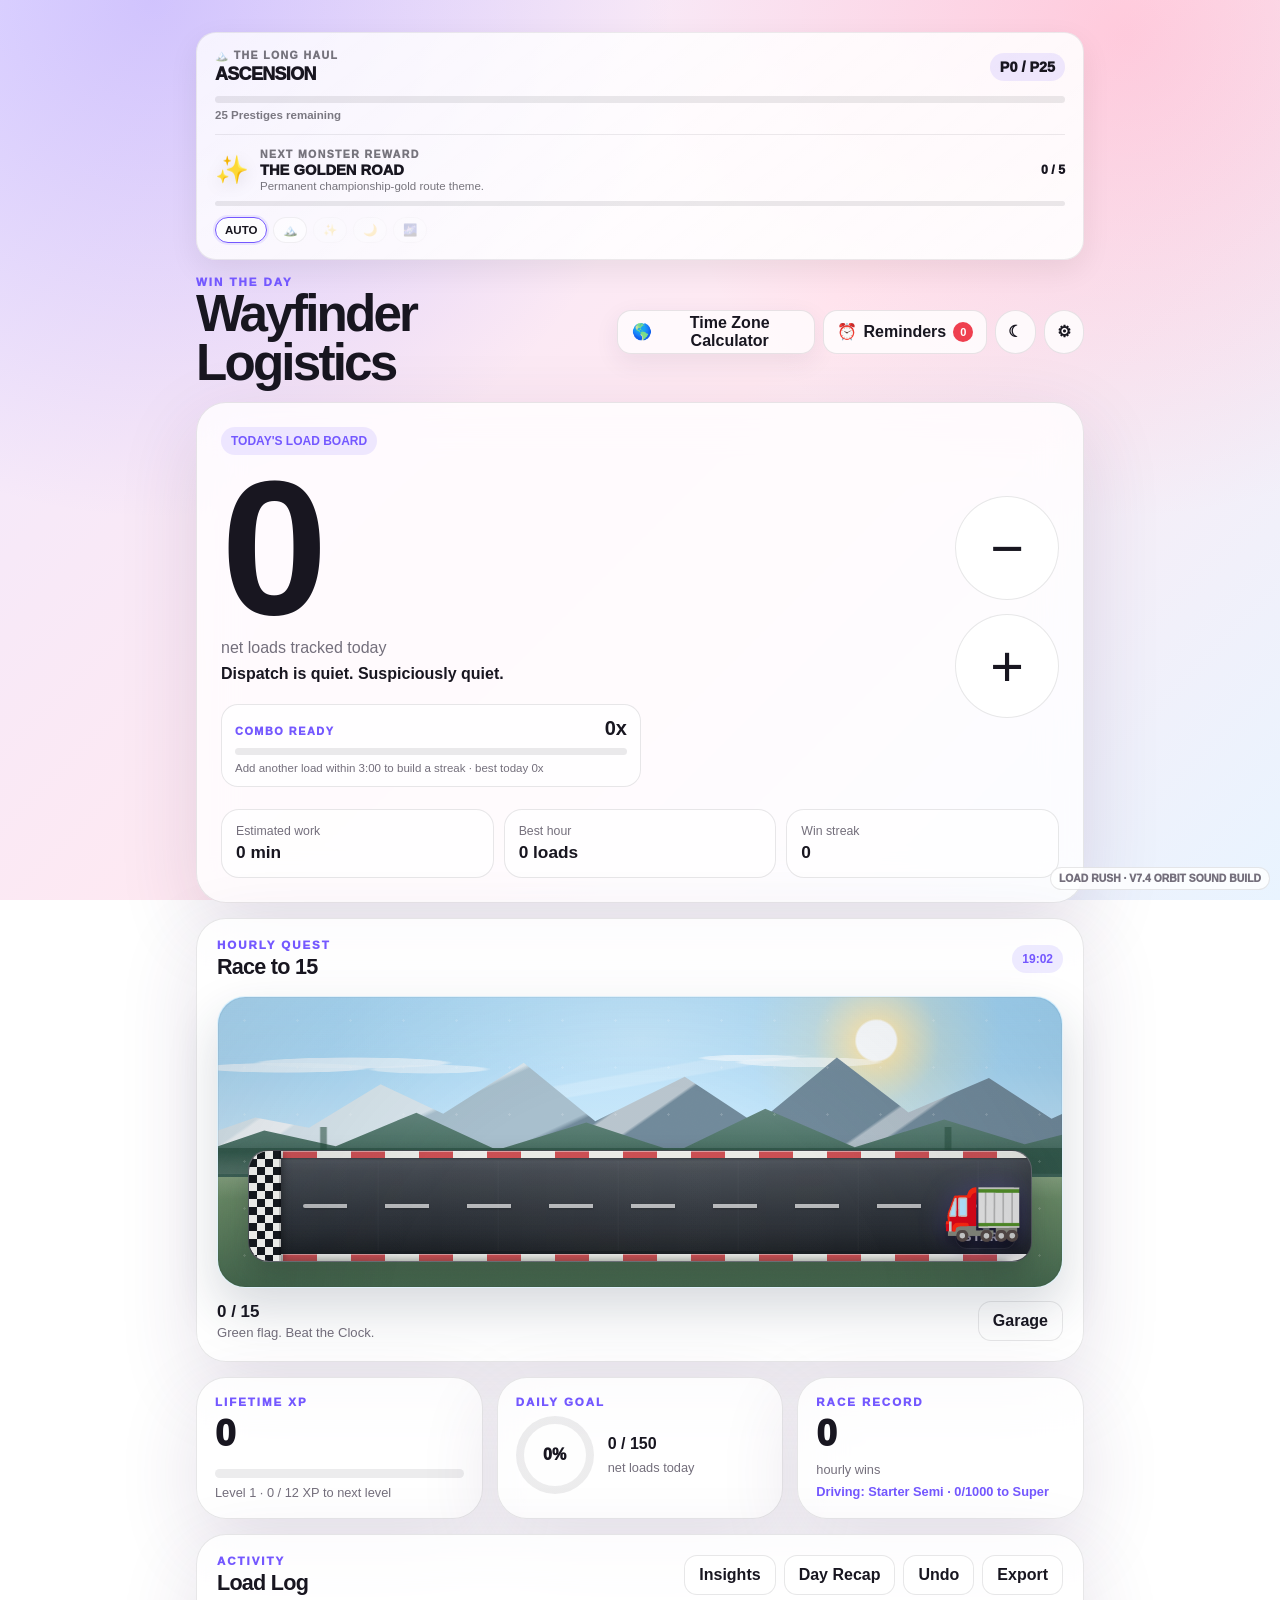
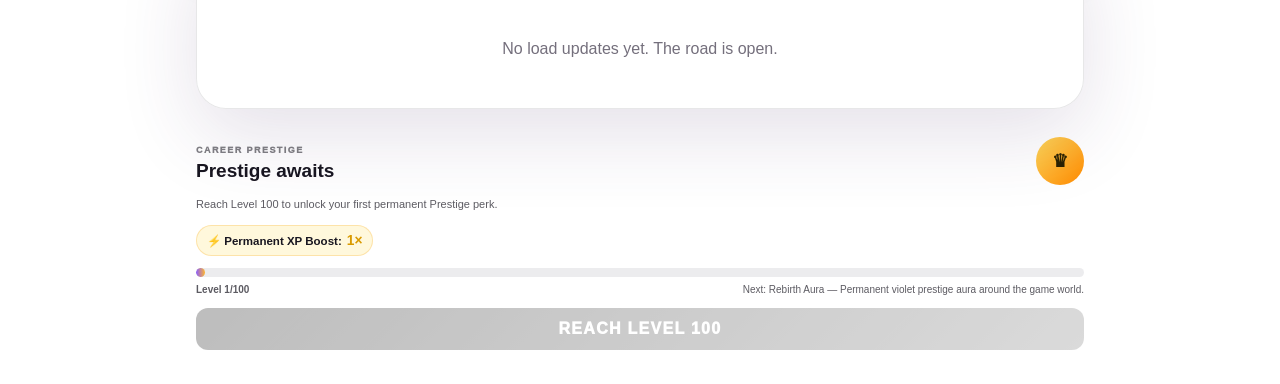
==== commit af5965f1: "Add files via upload" ====
--- a/index.html
+++ b/index.html
@@ -7,7 +7,7 @@
   <meta name="description" content="A game-like shipment load tracker with hourly road races, XP levels, unlockable rigs, goals, and timestamped updates.">
   <link rel="manifest" href="manifest.webmanifest">
   <link rel="apple-touch-icon" href="icon-192.png">
-  <link rel="stylesheet" href="styles.css?v=8.1-final-ten">
+  <link rel="stylesheet" href="styles.css?v=8.3-luxury-rarity">
   <title>Wayfinder Logistics</title>
 </head>
 <body>
@@ -519,7 +519,7 @@
     </div>
   </dialog>
 
-  <script src="app.js?v=8.1-final-ten" defer></script>
+  <script src="app.js?v=8.3-luxury-rarity" defer></script>
   <script src="timezone-calculator.js?v=7.3.0" defer></script>
 </body>
 </html>
--- a/styles.css
+++ b/styles.css
@@ -3716,3 +3716,45 @@
 .lr-goal-countdown-overlay{position:fixed;inset:0;z-index:25000;display:flex;align-items:center;justify-content:center;overflow:hidden;pointer-events:none;opacity:0;visibility:hidden;background:rgba(7,4,18,.88);color:#fff;transition:.12s}
 .lr-goal-countdown-overlay.show{opacity:1;visibility:visible}.lr-gc-bg{position:absolute;inset:-35%;background:conic-gradient(transparent,#8d59ff,transparent,#39d7ff,transparent,#ff4ea3,transparent);opacity:calc(.25 + var(--lvl)*.045);animation:lrGcSpin calc(6s - var(--lvl)*.35s) linear infinite}.lr-gc-content{position:relative;z-index:2;text-align:center;width:95vw;animation:lrGcSlam .7s cubic-bezier(.12,.9,.16,1) both}.lr-gc-kicker{font-size:clamp(.75rem,2vw,1.1rem);font-weight:1000;letter-spacing:.22em;opacity:.7}.lr-gc-number{font-size:clamp(11rem,40vw,33rem);line-height:.7;font-weight:1000;letter-spacing:-.1em;text-shadow:0 0 calc(12px + var(--lvl)*3px) #9d65ff,0 0 calc(20px + var(--lvl)*6px) rgba(53,211,255,.55)}.lr-gc-copy{margin-top:26px;font-size:clamp(2rem,7vw,6rem);font-weight:1000;letter-spacing:-.06em;line-height:.9}.lr-gc-sub{margin-top:12px;font-size:clamp(.9rem,2.3vw,1.5rem);font-weight:900;letter-spacing:.08em;opacity:.82}.lr-goal-countdown-overlay[data-remaining="1"]{background:rgba(24,1,10,.94);animation:lrGcPulse .28s ease-in-out infinite alternate}@keyframes lrGcSpin{to{transform:rotate(360deg)}}@keyframes lrGcPulse{to{box-shadow:inset 0 0 150px rgba(255,48,95,.75)}}@keyframes lrGcSlam{0%{opacity:0;transform:scale(2.4) rotate(-7deg)}40%{opacity:1;transform:scale(.9) rotate(2deg)}65%{transform:scale(1.08)}100%{transform:scale(1)}}
 .lr-goal-reward-cinematic{position:fixed;inset:0;z-index:30000;display:flex;align-items:center;justify-content:center;overflow:hidden;background:#05030d;color:#fff;opacity:0;visibility:hidden;transition:.3s;isolation:isolate}.lr-goal-reward-cinematic.show{opacity:1;visibility:visible}.lr-gr-bg{position:absolute;inset:-25%;z-index:0;background:conic-gradient(from 30deg,#271052,#09152f,#0d4e60,#691c6f,#271052);animation:lrGrSpin 13s linear infinite}.lr-gr-road{position:absolute;left:-15%;right:-15%;bottom:-10%;height:40%;z-index:1;transform:perspective(600px) rotateX(58deg);background:repeating-linear-gradient(90deg,transparent 0 13%,rgba(255,255,255,.7) 13.5% 14%,transparent 14.5% 27%),linear-gradient(90deg,#151522,#2d2d41,#151522)}.lr-gr-content{position:relative;z-index:3;text-align:center;width:95vw}.lr-gr-phase{font-size:clamp(.8rem,2vw,1.3rem);font-weight:1000;letter-spacing:.22em;opacity:.72}.lr-gr-mega{margin-top:14px;font-size:clamp(4rem,13vw,11rem);font-weight:1000;line-height:.82;letter-spacing:-.075em;background:linear-gradient(90deg,#fff,#ffe058,#ff5f8f,#8d7dff,#4eeaff,#fff);background-size:300% 100%;-webkit-background-clip:text;background-clip:text;color:transparent;animation:lrGrGrad 2s linear infinite,lrGrBounce .48s ease-in-out infinite alternate}.lr-gr-reward{display:inline-flex;gap:12px;align-items:center;margin-top:34px;padding:14px 22px;border-radius:999px;border:1px solid rgba(255,255,255,.25);background:rgba(255,255,255,.1);font-size:clamp(1rem,3vw,2rem);font-weight:1000;transform:scale(.75);opacity:.35;transition:.5s}.phase2 .lr-gr-reward,.phase3 .lr-gr-reward{transform:scale(1);opacity:1}.phase3 .lr-gr-reward{box-shadow:0 0 40px rgba(255,211,74,.5)}.lr-gr-sub{margin-top:18px;font-size:clamp(.9rem,2vw,1.35rem);font-weight:900;letter-spacing:.08em;opacity:.75}.lr-gr-skip{position:absolute;right:18px;top:18px;z-index:5;border:1px solid rgba(255,255,255,.2);background:rgba(0,0,0,.28);color:#fff;border-radius:999px;padding:8px 13px;font-size:.7rem;font-weight:900;cursor:pointer}.phase4 .lr-gr-mega{background:linear-gradient(90deg,#fff,#9fffdc,#8fdcff,#d3a3ff,#fff);background-size:250% 100%;-webkit-background-clip:text;background-clip:text;color:transparent}@keyframes lrGrSpin{to{transform:rotate(360deg)}}@keyframes lrGrGrad{to{background-position:300% 0}}@keyframes lrGrBounce{from{transform:scale(.985) rotate(-.5deg)}to{transform:scale(1.025) rotate(.5deg)}}
+
+/* V8.2 — Prestige exclusives */
+.lr-prestige-character-blast{position:fixed;inset:0;z-index:24000;pointer-events:none;overflow:hidden;opacity:0;mix-blend-mode:screen}
+.lr-prestige-character-blast.go{opacity:1;animation:lrPcbFlash .9s ease-out forwards}
+.lr-pcb-core{position:absolute;left:50%;top:50%;transform:translate(-50%,-50%) scale(.3);font-size:min(24vw,220px);filter:drop-shadow(0 0 28px currentColor);animation:lrPcbCore .75s cubic-bezier(.12,.9,.18,1) forwards}
+.lr-pcb-flames i{position:absolute;left:var(--x);bottom:-14vh;width:clamp(22px,5vw,75px);height:clamp(80px,24vh,280px);border-radius:60% 60% 25% 25%;transform-origin:50% 100%;animation:lrPcbFlame var(--d) ease-out forwards}
+.lr-fire-blast{background:radial-gradient(circle at center,rgba(255,236,100,.82),rgba(255,84,0,.48) 34%,rgba(120,0,0,.16) 70%,transparent)}
+.lr-fire-blast .lr-pcb-core{color:#ff8a00}
+.lr-fire-blast .lr-pcb-flames i{background:linear-gradient(to top,#ff2600,#ff8a00,#fff09a,transparent);box-shadow:0 0 35px #ff4d00}
+.lr-blue-blast{background:radial-gradient(circle at center,rgba(210,250,255,.86),rgba(27,164,255,.48) 34%,rgba(16,40,130,.18) 70%,transparent)}
+.lr-blue-blast .lr-pcb-core{color:#4fdcff}
+.lr-blue-blast .lr-pcb-flames i{background:linear-gradient(to top,#073cff,#00a8ff,#9ff7ff,transparent);box-shadow:0 0 38px #00a8ff}
+@keyframes lrPcbFlash{0%{opacity:0}12%{opacity:1}65%{opacity:.88}100%{opacity:0}}
+@keyframes lrPcbCore{0%{transform:translate(-50%,-50%) scale(.25) rotate(-12deg);opacity:0}32%{transform:translate(-50%,-50%) scale(1.15) rotate(4deg);opacity:1}100%{transform:translate(-50%,-50%) scale(.82);opacity:0}}
+@keyframes lrPcbFlame{0%{transform:translateY(20vh) scale(.4) rotate(-8deg);opacity:0}20%{opacity:.95}100%{transform:translateY(-115vh) scale(1.7) rotate(12deg);opacity:0}}
+#lrPrestigeBox{order:9999;margin-top:28px!important}
+
+/* V8.3 — BESPOKE LUXURY RARITY BADGES
+   Later-added characters get their own identity instead of default white pills. */
+.rig-rarity[class*="lr-rarity-"]{
+  color:#fff;
+  border:1px solid rgba(255,255,255,.24);
+  box-shadow:inset 0 1px 0 rgba(255,255,255,.25),0 4px 14px rgba(0,0,0,.18);
+  text-shadow:0 1px 5px rgba(0,0,0,.38);
+  background-size:220% 220%;
+}
+.lr-rarity-sherm{background:linear-gradient(120deg,#2a0a4d,#7c3aed 42%,#d8b4fe 70%,#4c1d95)}
+.lr-rarity-shaun-white{background:linear-gradient(120deg,#4b5563,#f8fafc 46%,#94a3b8 58%,#e2e8f0);color:#111827!important;text-shadow:0 1px 3px rgba(255,255,255,.6)!important}
+.lr-rarity-slotted-trotter{background:linear-gradient(120deg,#052e16,#16a34a 45%,#86efac 68%,#14532d)}
+.lr-rarity-vinny{background:linear-gradient(120deg,#082f49,#0369a1 38%,#38bdf8 68%,#1e3a8a)}
+.lr-rarity-fromelts-boat{background:linear-gradient(120deg,#083344,#0891b2 40%,#67e8f9 67%,#155e75)}
+.lr-rarity-slopes{background:linear-gradient(120deg,#64748b,#dbeafe 38%,#7dd3fc 62%,#818cf8);color:#0f172a!important;text-shadow:0 1px 3px rgba(255,255,255,.5)!important}
+.lr-rarity-grrr{background:linear-gradient(120deg,#451a03,#f97316 38%,#facc15 55%,#111827 72%,#ea580c)}
+.lr-rarity-otter{background:linear-gradient(120deg,#164e63,#06b6d4 38%,#5eead4 60%,#2563eb)}
+.lr-rarity-genuine-fire{background:linear-gradient(120deg,#450a0a,#dc2626 28%,#f97316 52%,#fde047 68%,#991b1b);box-shadow:0 0 15px rgba(249,115,22,.32),inset 0 1px rgba(255,255,255,.3)!important}
+.lr-rarity-zenyatta{background:linear-gradient(120deg,#172554,#1d4ed8 30%,#06b6d4 55%,#bae6fd 70%,#312e81);box-shadow:0 0 15px rgba(56,189,248,.3),inset 0 1px rgba(255,255,255,.3)!important}
+.lr-rarity-byler{background:linear-gradient(120deg,#0e7490,#22d3ee 35%,#fbbf24 58%,#fb7185 78%,#7c3aed)}
+.lr-rarity-diamond-hauler{background:linear-gradient(120deg,#334155,#e0f2fe 30%,#7dd3fc 48%,#ddd6fe 68%,#475569);color:#0f172a!important;text-shadow:0 1px 4px rgba(255,255,255,.65)!important;box-shadow:0 0 18px rgba(125,211,252,.38),inset 0 1px rgba(255,255,255,.55)!important}
+.lr-rarity-ascended-hauler{background:linear-gradient(120deg,#1e103d,#7c3aed 28%,#ec4899 48%,#22d3ee 68%,#4c1d95);box-shadow:0 0 20px rgba(192,132,252,.42),inset 0 1px rgba(255,255,255,.35)!important}
+.rig-card:hover .rig-rarity[class*="lr-rarity-"],
+.rig-card.selected .rig-rarity[class*="lr-rarity-"]{animation:lrLuxuryRarityShimmer 2.8s ease infinite}
+@keyframes lrLuxuryRarityShimmer{0%,100%{background-position:0% 50%}50%{background-position:100% 50%}}
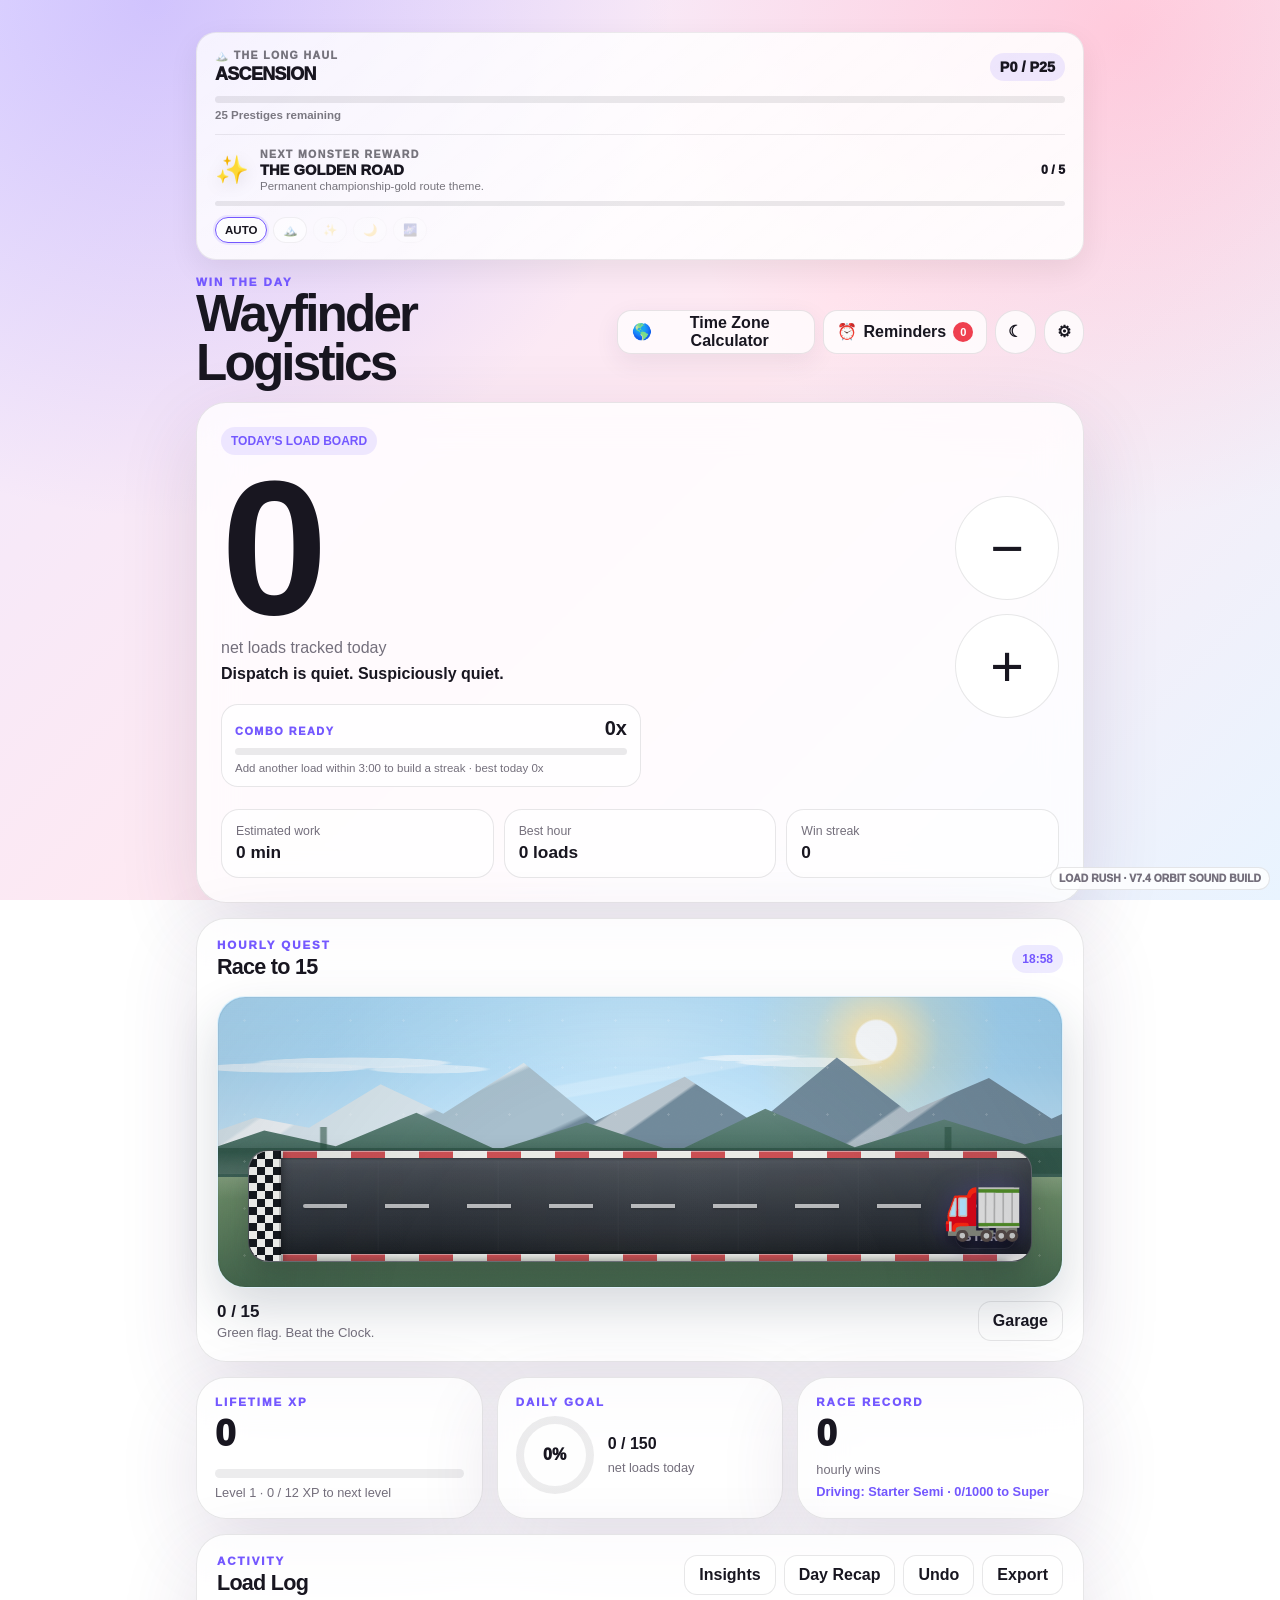
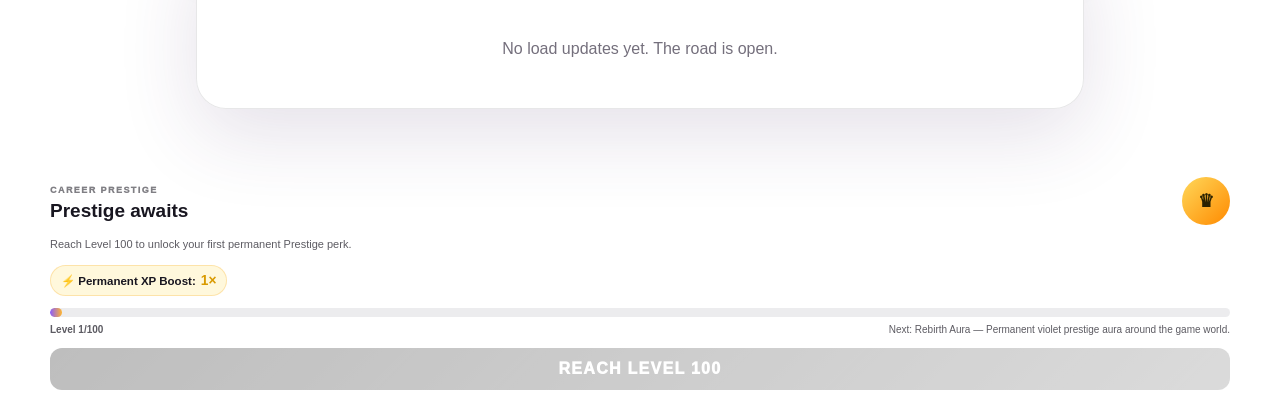
==== commit 3794e67e: "Add files via upload" ====
--- a/index.html
+++ b/index.html
@@ -7,7 +7,7 @@
   <meta name="description" content="A game-like shipment load tracker with hourly road races, XP levels, unlockable rigs, goals, and timestamped updates.">
   <link rel="manifest" href="manifest.webmanifest">
   <link rel="apple-touch-icon" href="icon-192.png">
-  <link rel="stylesheet" href="styles.css?v=8.3-luxury-rarity">
+  <link rel="stylesheet" href="styles.css?v=8.4-zenyatta-endgame">
   <title>Wayfinder Logistics</title>
 </head>
 <body>
@@ -519,7 +519,7 @@
     </div>
   </dialog>
 
-  <script src="app.js?v=8.3-luxury-rarity" defer></script>
+  <script src="app.js?v=8.4-zenyatta-endgame" defer></script>
   <script src="timezone-calculator.js?v=7.3.0" defer></script>
 </body>
 </html>
--- a/styles.css
+++ b/styles.css
@@ -3753,8 +3753,27 @@
 .lr-rarity-genuine-fire{background:linear-gradient(120deg,#450a0a,#dc2626 28%,#f97316 52%,#fde047 68%,#991b1b);box-shadow:0 0 15px rgba(249,115,22,.32),inset 0 1px rgba(255,255,255,.3)!important}
 .lr-rarity-zenyatta{background:linear-gradient(120deg,#172554,#1d4ed8 30%,#06b6d4 55%,#bae6fd 70%,#312e81);box-shadow:0 0 15px rgba(56,189,248,.3),inset 0 1px rgba(255,255,255,.3)!important}
 .lr-rarity-byler{background:linear-gradient(120deg,#0e7490,#22d3ee 35%,#fbbf24 58%,#fb7185 78%,#7c3aed)}
-.lr-rarity-diamond-hauler{background:linear-gradient(120deg,#334155,#e0f2fe 30%,#7dd3fc 48%,#ddd6fe 68%,#475569);color:#0f172a!important;text-shadow:0 1px 4px rgba(255,255,255,.65)!important;box-shadow:0 0 18px rgba(125,211,252,.38),inset 0 1px rgba(255,255,255,.55)!important}
-.lr-rarity-ascended-hauler{background:linear-gradient(120deg,#1e103d,#7c3aed 28%,#ec4899 48%,#22d3ee 68%,#4c1d95);box-shadow:0 0 20px rgba(192,132,252,.42),inset 0 1px rgba(255,255,255,.35)!important}
 .rig-card:hover .rig-rarity[class*="lr-rarity-"],
 .rig-card.selected .rig-rarity[class*="lr-rarity-"]{animation:lrLuxuryRarityShimmer 2.8s ease infinite}
 @keyframes lrLuxuryRarityShimmer{0%,100%{background-position:0% 50%}50%{background-position:100% 50%}}
+
+/* V8.4 — Zenyatta is the terminal rarity */
+.lr-rarity-zenyatta{
+  background:linear-gradient(115deg,#050b2d 0%,#172554 18%,#1d4ed8 38%,#22d3ee 55%,#e0f2fe 67%,#7c3aed 82%,#11194d 100%)!important;
+  background-size:260% 260%!important;
+  color:#fff!important;
+  border-color:rgba(125,211,252,.62)!important;
+  box-shadow:0 0 9px rgba(34,211,238,.42),0 0 22px rgba(59,130,246,.28),inset 0 1px 0 rgba(255,255,255,.45)!important;
+  animation:lrZenyattaLuxury 3.2s ease-in-out infinite!important;
+}
+@keyframes lrZenyattaLuxury{
+  0%,100%{background-position:0% 50%;filter:brightness(1)}
+  50%{background-position:100% 50%;filter:brightness(1.16)}
+}
+/* Prestige progression belongs at the very end of the app. */
+body > #lrPrestigeBox{
+  position:relative!important;
+  order:initial!important;
+  width:min(1180px,calc(100% - 28px));
+  margin:34px auto 28px!important;
+}
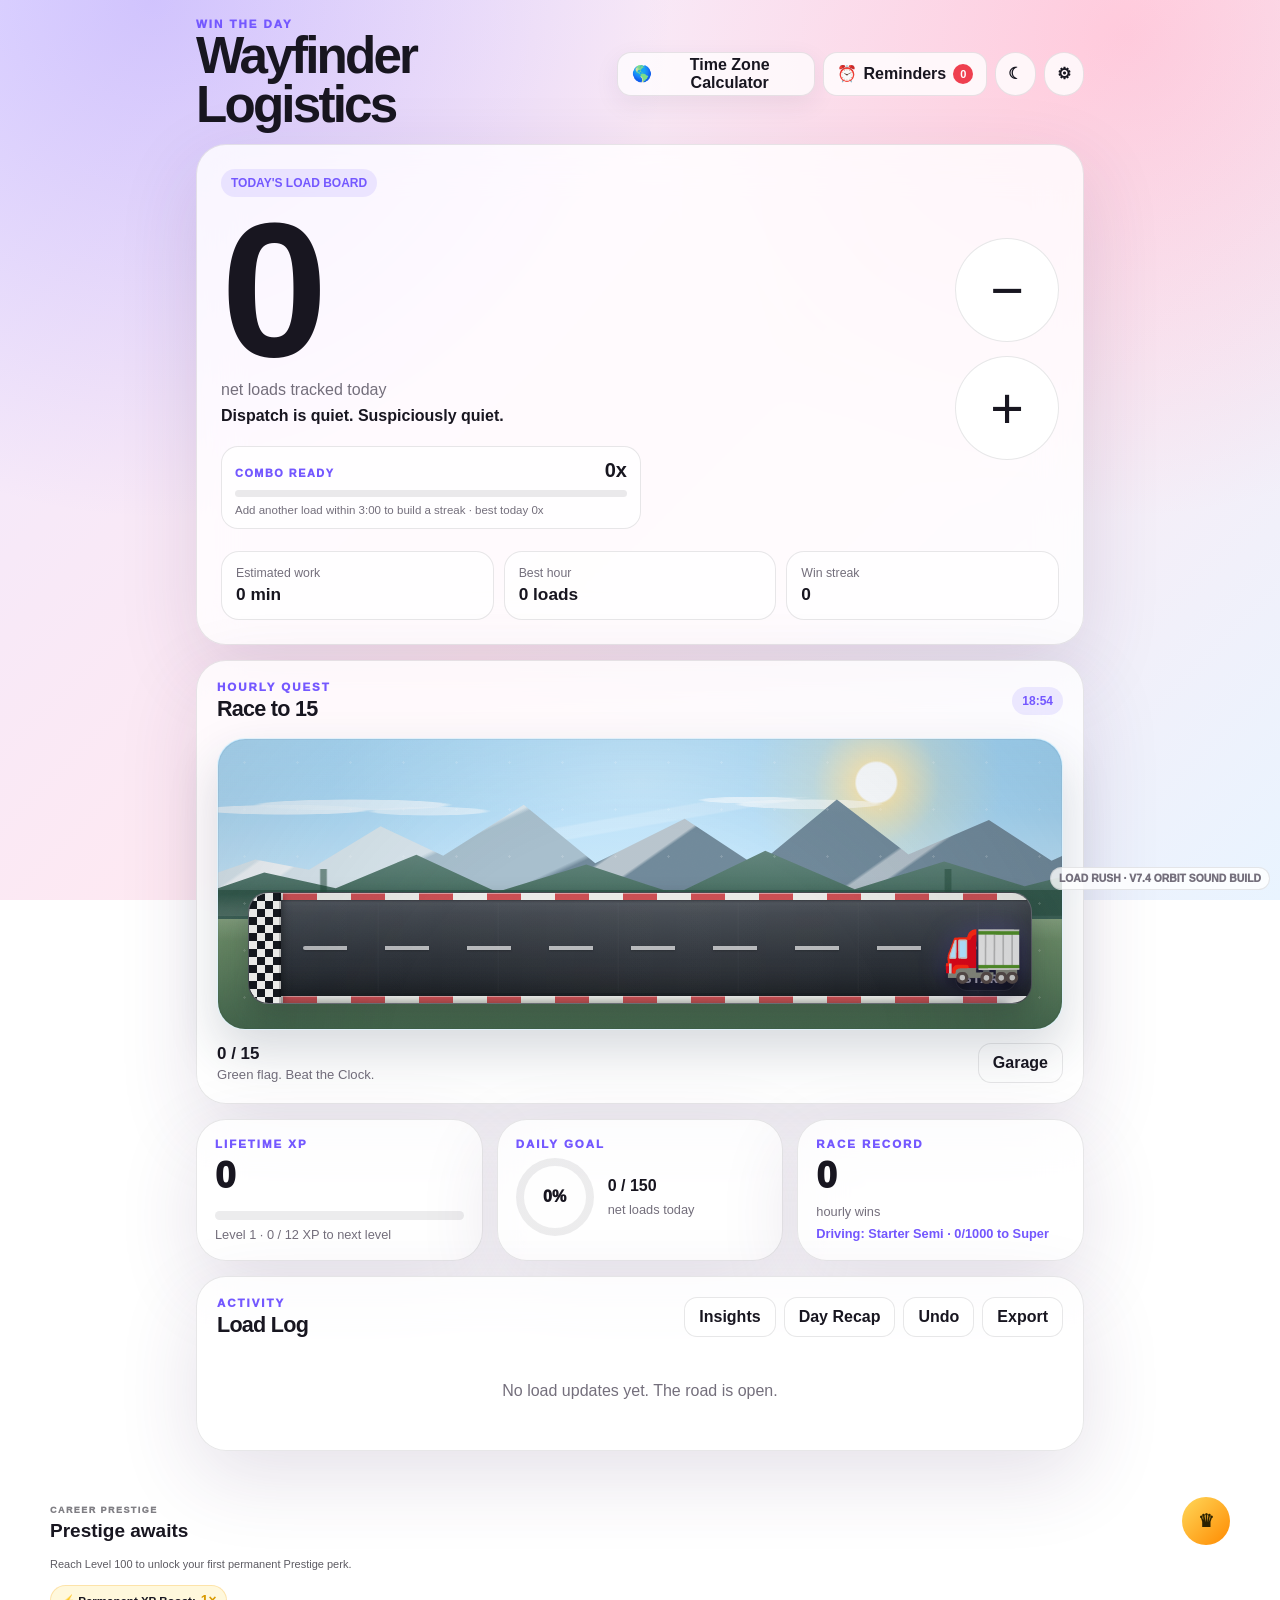
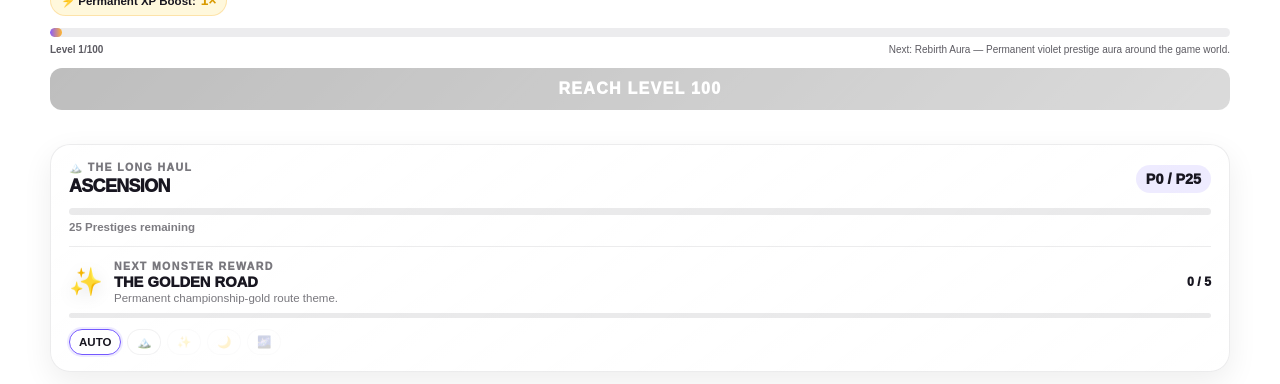
==== commit 65c7a921: "Add files via upload" ====
--- a/index.html
+++ b/index.html
@@ -7,7 +7,7 @@
   <meta name="description" content="A game-like shipment load tracker with hourly road races, XP levels, unlockable rigs, goals, and timestamped updates.">
   <link rel="manifest" href="manifest.webmanifest">
   <link rel="apple-touch-icon" href="icon-192.png">
-  <link rel="stylesheet" href="styles.css?v=8.4-zenyatta-endgame">
+  <link rel="stylesheet" href="styles.css?v=8.4.1-bottom-fix">
   <title>Wayfinder Logistics</title>
 </head>
 <body>
@@ -519,7 +519,7 @@
     </div>
   </dialog>
 
-  <script src="app.js?v=8.4-zenyatta-endgame" defer></script>
+  <script src="app.js?v=8.4.1-bottom-fix" defer></script>
   <script src="timezone-calculator.js?v=7.3.0" defer></script>
 </body>
 </html>
--- a/styles.css
+++ b/styles.css
@@ -3777,3 +3777,17 @@
   width:min(1180px,calc(100% - 28px));
   margin:34px auto 28px!important;
 }
+
+/* V8.4.1 — ENDGAME UI ACTUALLY AT THE BOTTOM */
+body > #lrLongHaul{
+  position:relative!important;
+  width:min(1180px,calc(100% - 28px))!important;
+  margin:34px auto 12px!important;
+  order:initial!important;
+}
+body > #lrPrestigeBox{
+  position:relative!important;
+  width:min(1180px,calc(100% - 28px))!important;
+  margin:12px auto 32px!important;
+  order:initial!important;
+}
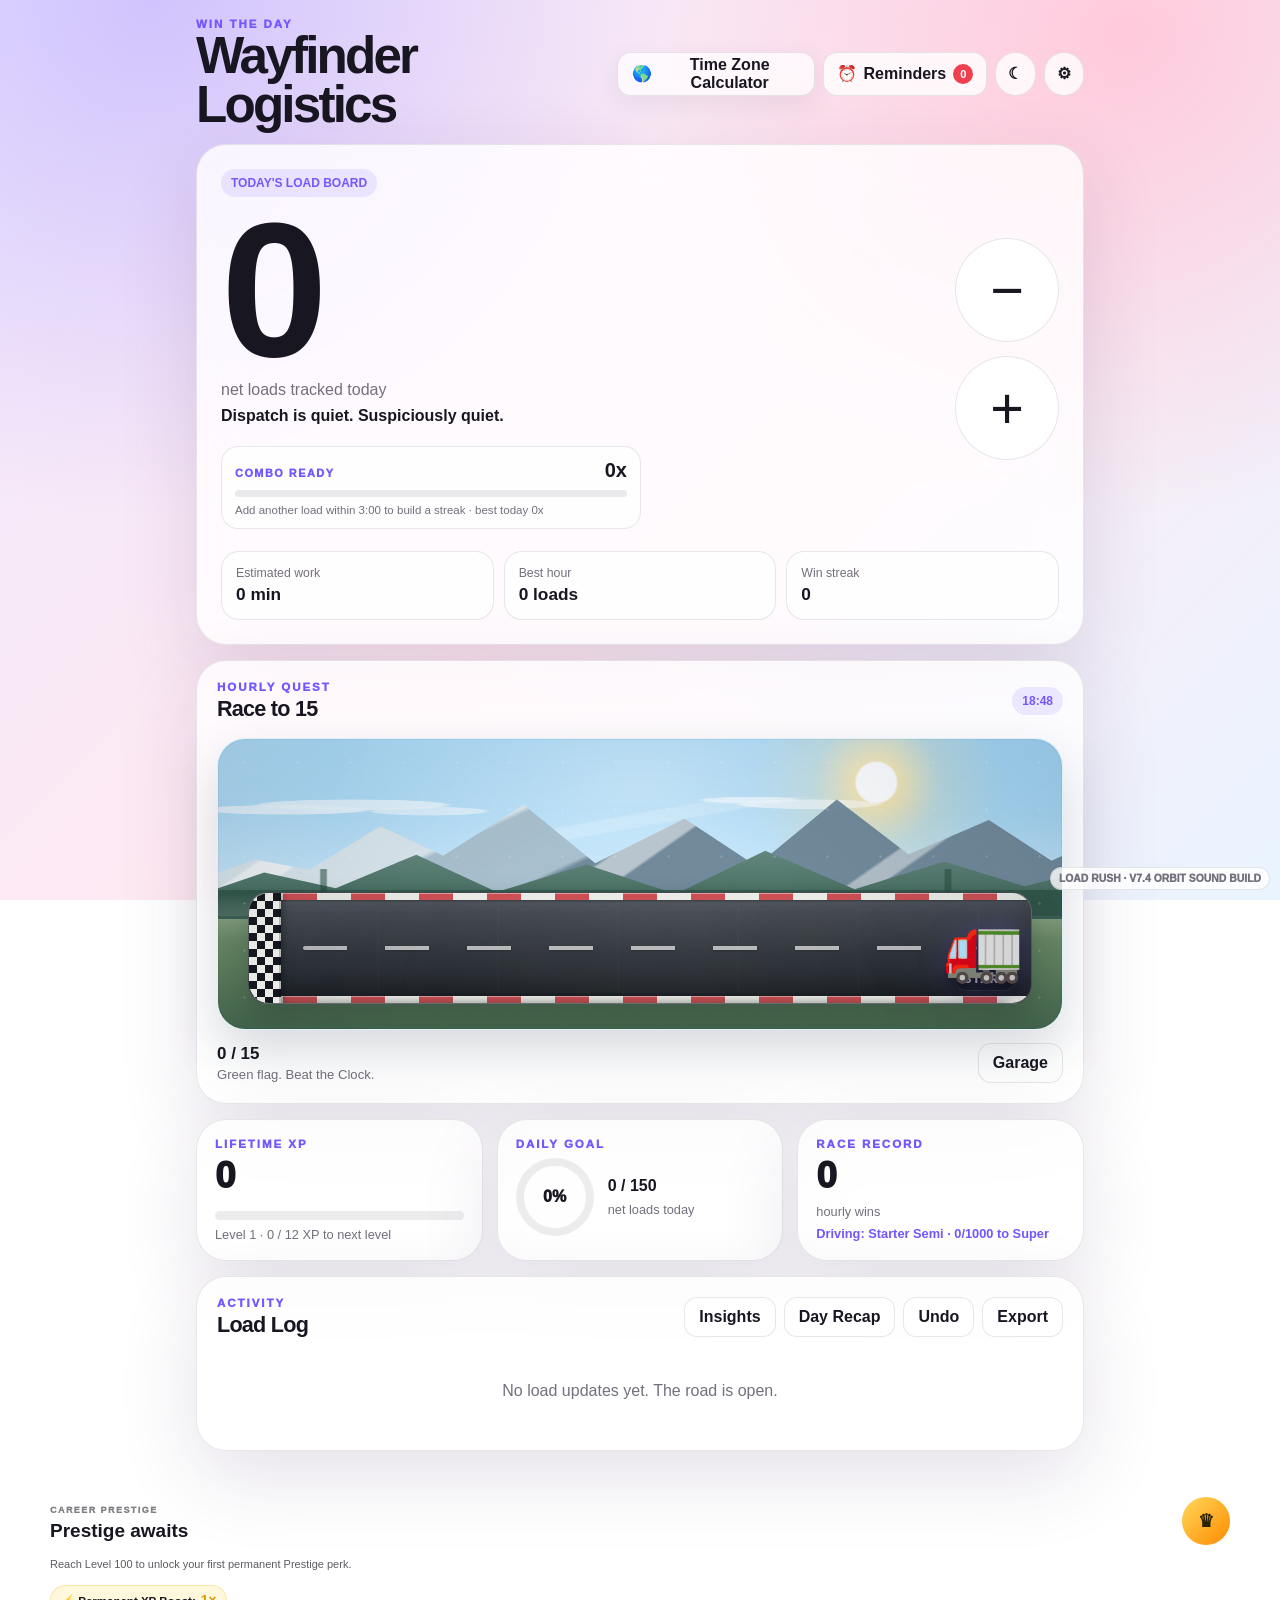
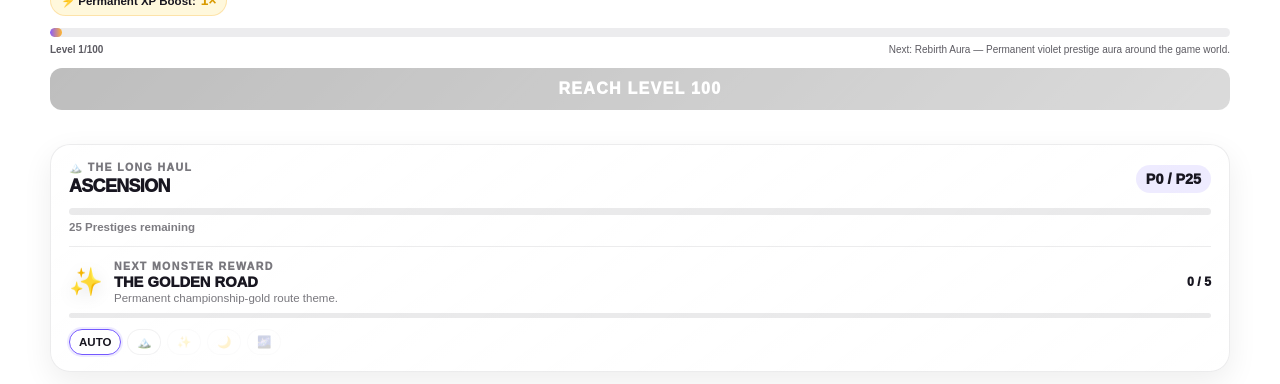
==== commit db0af45d: "Add files via upload" ====
--- a/index.html
+++ b/index.html
@@ -7,7 +7,7 @@
   <meta name="description" content="A game-like shipment load tracker with hourly road races, XP levels, unlockable rigs, goals, and timestamped updates.">
   <link rel="manifest" href="manifest.webmanifest">
   <link rel="apple-touch-icon" href="icon-192.png">
-  <link rel="stylesheet" href="styles.css?v=8.4.1-bottom-fix">
+  <link rel="stylesheet" href="styles.css?v=8.4.2-prestige-loot-lock">
   <title>Wayfinder Logistics</title>
 </head>
 <body>
@@ -519,7 +519,7 @@
     </div>
   </dialog>
 
-  <script src="app.js?v=8.4.1-bottom-fix" defer></script>
+  <script src="app.js?v=8.4.2-prestige-loot-lock" defer></script>
   <script src="timezone-calculator.js?v=7.3.0" defer></script>
 </body>
 </html>
